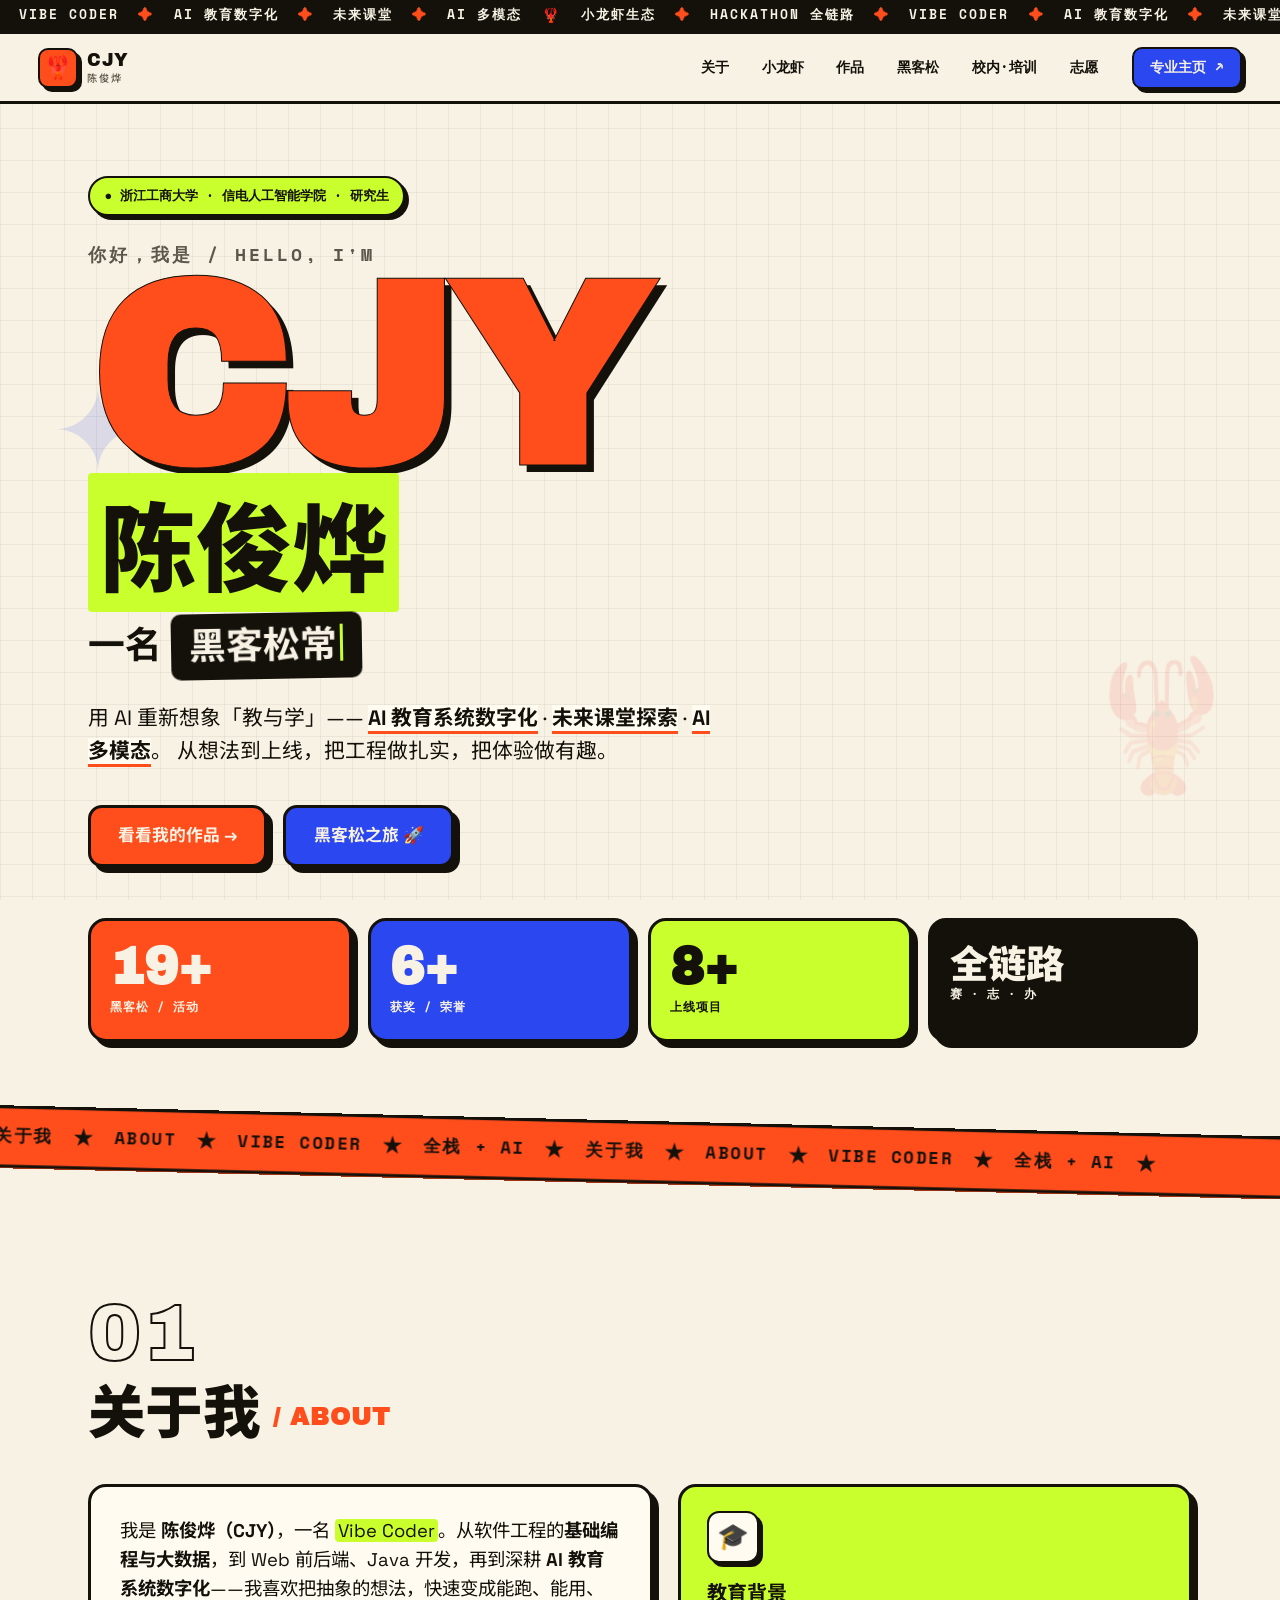
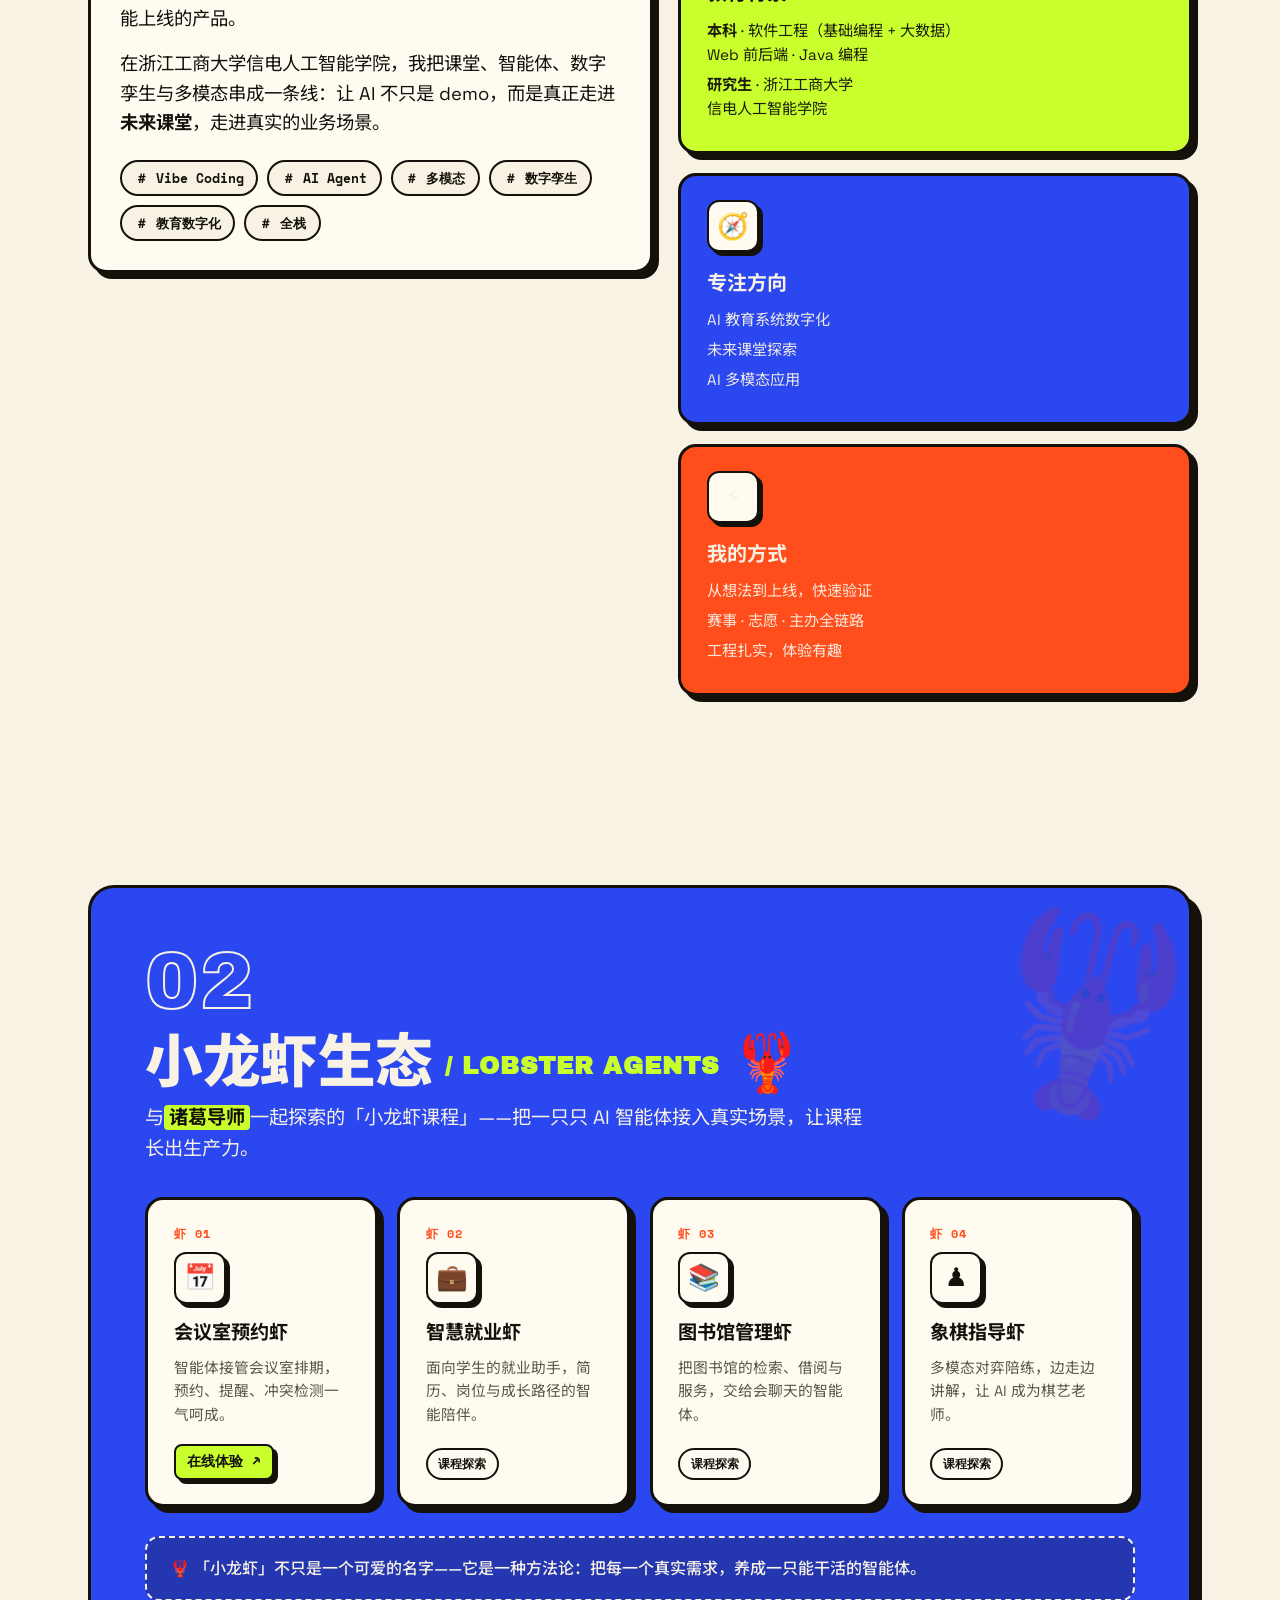
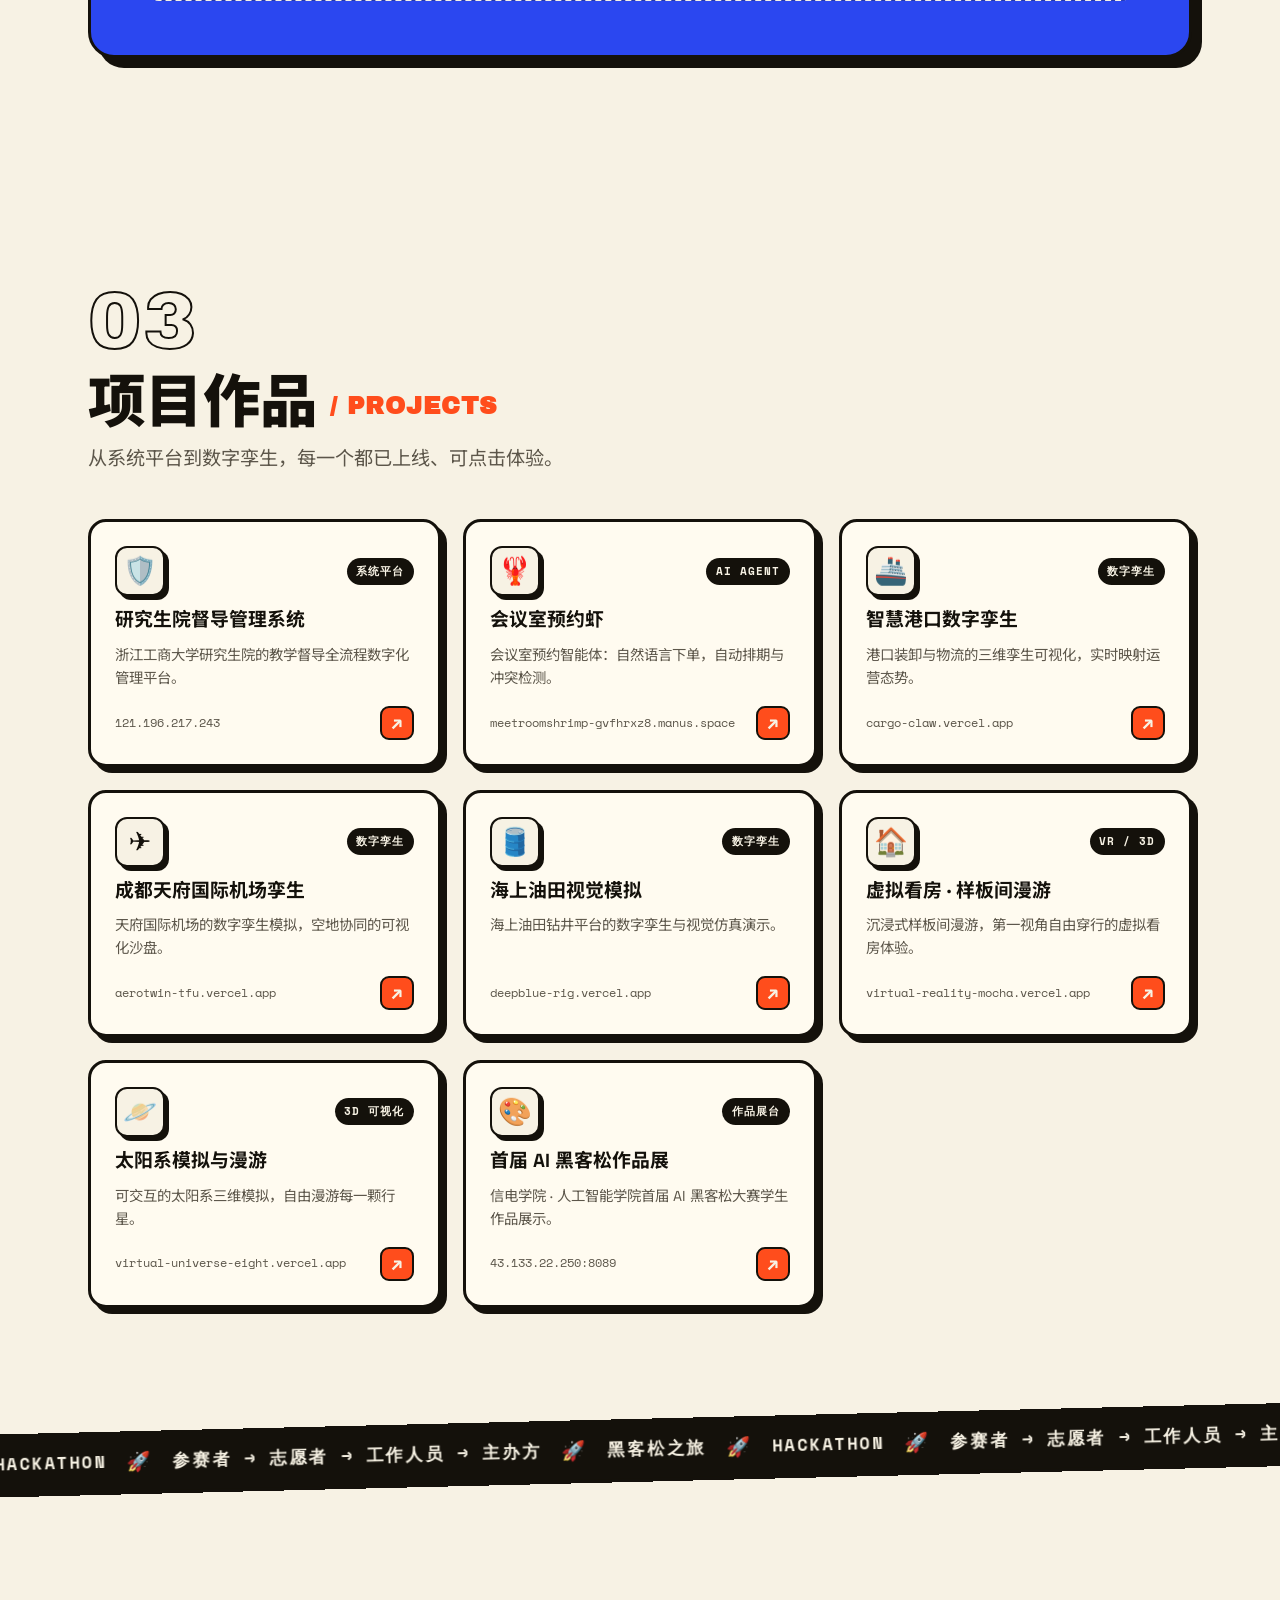
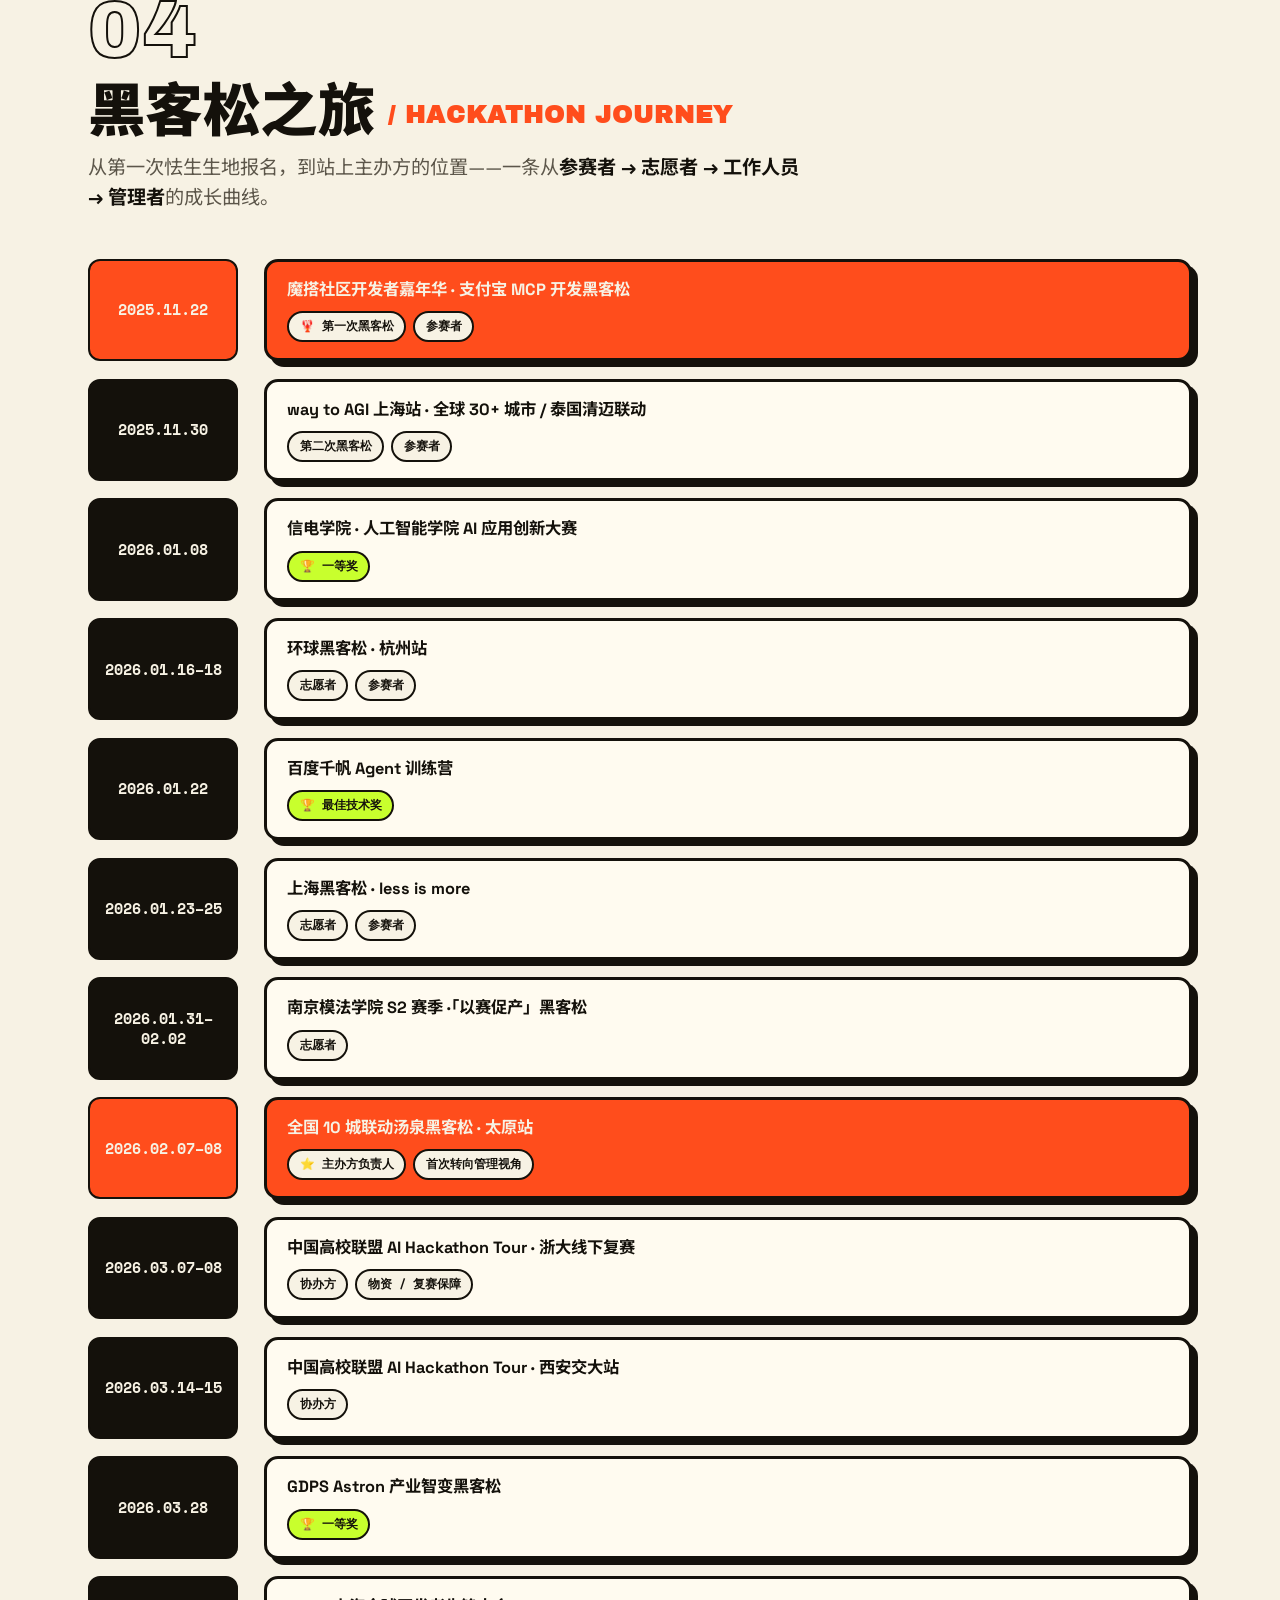
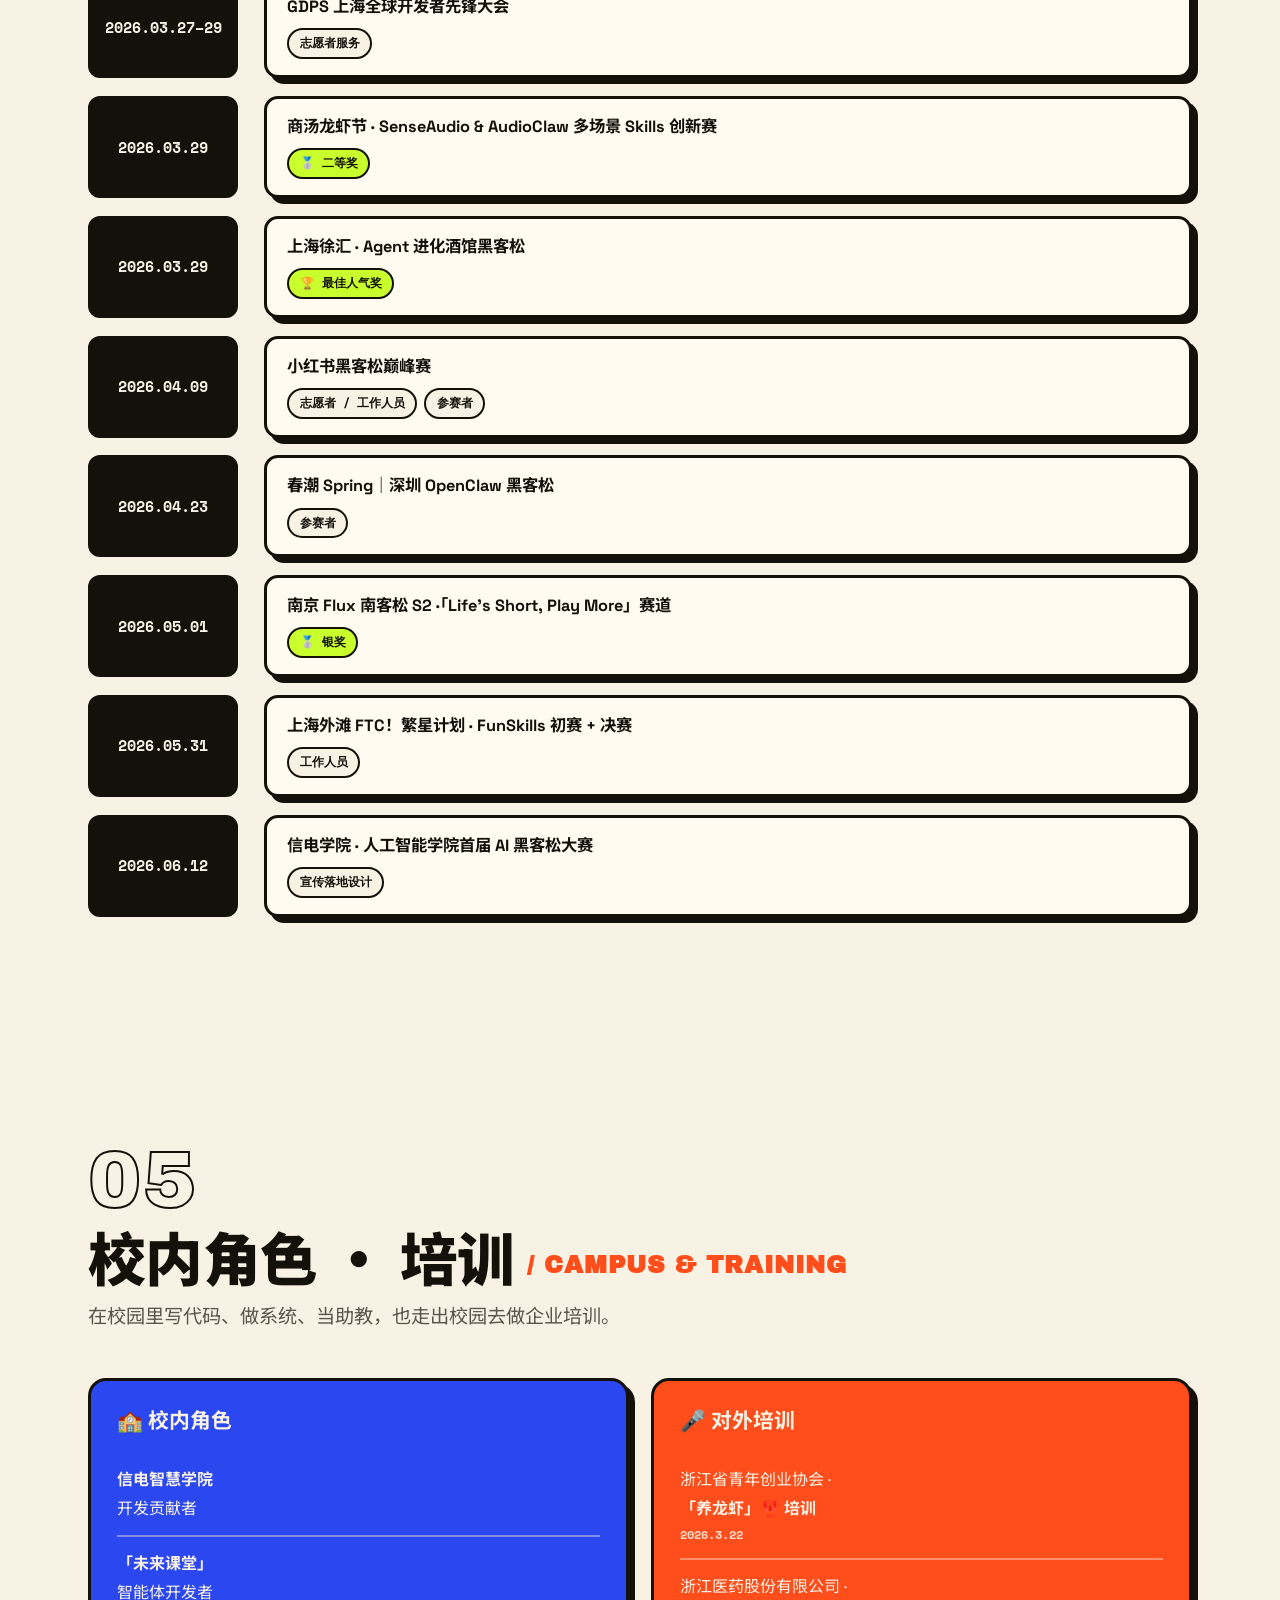
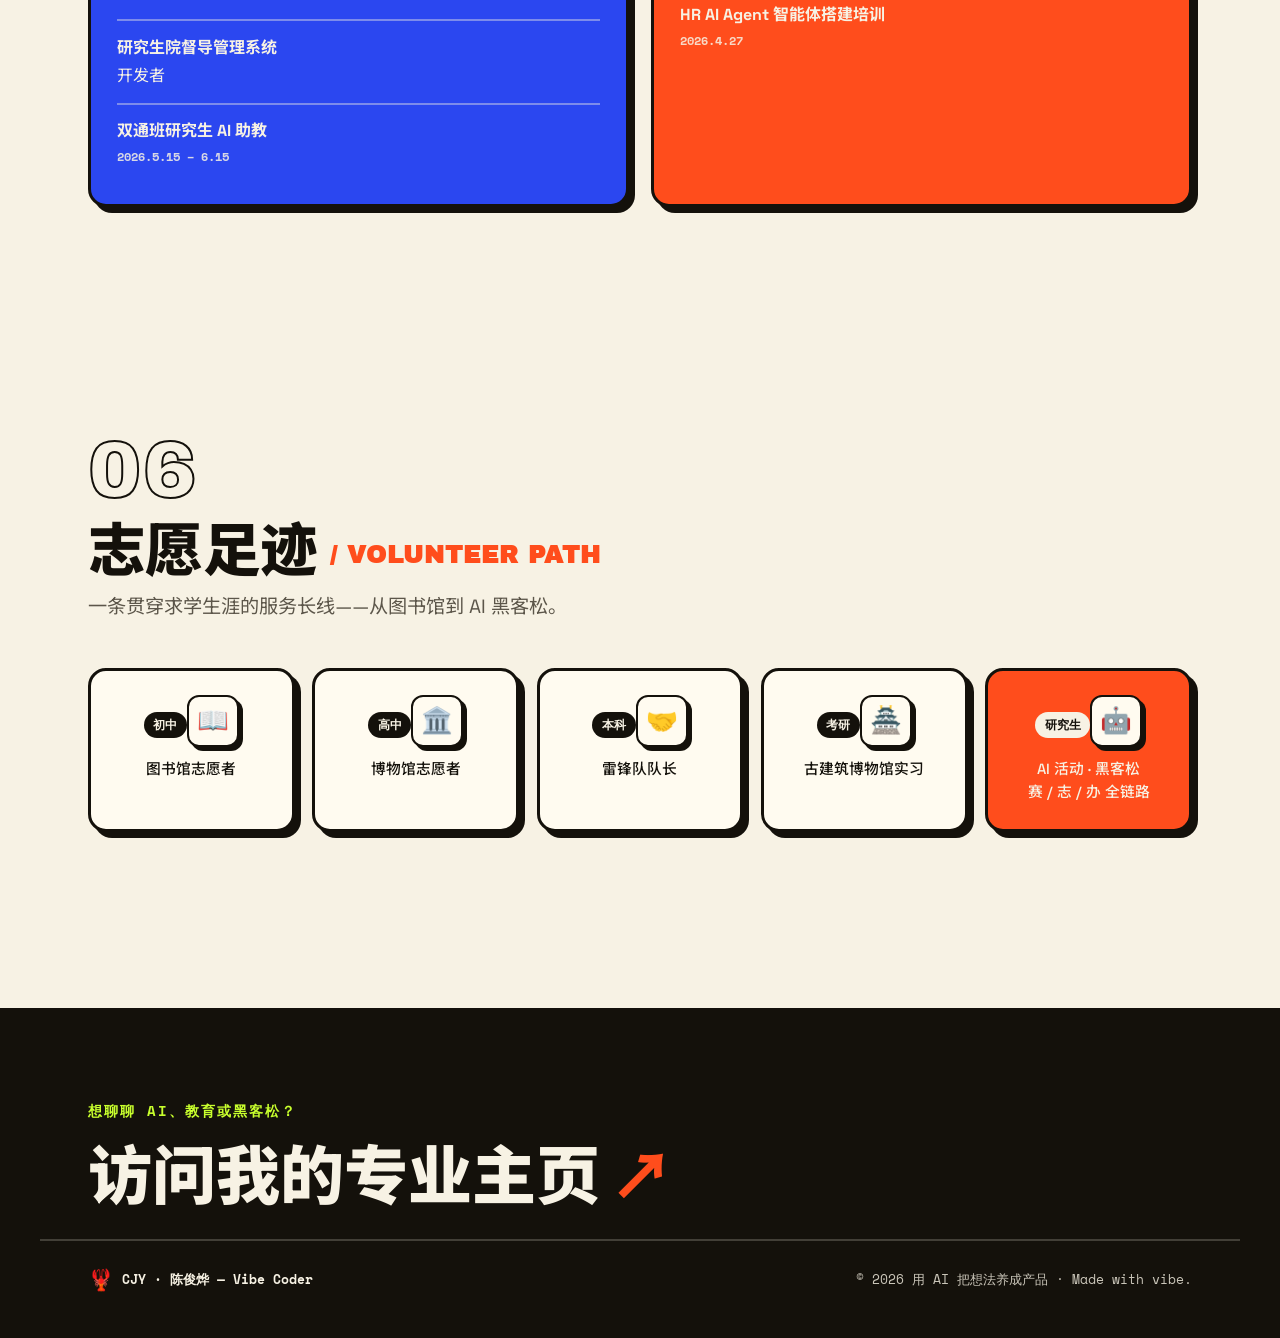
==== index.html @ 98ac2d46 "Add CJY personal site — neo-brutalist single-page design Bold, distinctive personal intro page for 陈" ====
<!DOCTYPE html>
<html lang="zh-CN">
<head>
  <meta charset="UTF-8" />
  <meta name="viewport" content="width=device-width, initial-scale=1.0" />
  <title>CJY 陈俊烨 · VIBE CODER | AI 教育 × 多模态 × 未来课堂</title>
  <meta name="description" content="陈俊烨 (CJY) — Vibe Coder。专注 AI 教育系统数字化、未来课堂探索与 AI 多模态。浙江工商大学信电人工智能学院研究生，AI 黑客松全链路参与者。" />
  <meta name="author" content="陈俊烨 CJY" />
  <meta name="theme-color" content="#F7F2E4" />

  <meta property="og:type" content="website" />
  <meta property="og:title" content="CJY 陈俊烨 · VIBE CODER" />
  <meta property="og:description" content="AI 教育系统数字化 · 未来课堂探索 · AI 多模态 🦞" />
  <meta property="og:url" content="https://cjy-self-production.zeabur.app" />

  <link rel="icon" href="data:image/svg+xml,<svg xmlns=%22http://www.w3.org/2000/svg%22 viewBox=%220 0 100 100%22><text y=%22.9em%22 font-size=%2290%22>🦞</text></svg>" />

  <link rel="preconnect" href="https://fonts.googleapis.com" />
  <link rel="preconnect" href="https://fonts.gstatic.com" crossorigin />
  <link href="https://fonts.googleapis.com/css2?family=Archivo+Black&family=Space+Grotesk:wght@400;500;600;700&family=Noto+Sans+SC:wght@400;500;700;900&family=Space+Mono:wght@400;700&display=swap" rel="stylesheet" />

  <link rel="stylesheet" href="styles.css" />
</head>
<body>
  <div class="scroll-progress" id="scrollProgress"></div>
  <div class="bg-grid" aria-hidden="true"></div>
  <span class="deco deco--star" aria-hidden="true">✦</span>
  <span class="deco deco--lobster" aria-hidden="true">🦞</span>

  <!-- ===== top ticker ===== -->
  <div class="ticker ticker--top" aria-hidden="true">
    <div class="ticker__track">
      <span>VIBE CODER</span><b>✦</b><span>AI 教育数字化</span><b>✦</b><span>未来课堂</span><b>✦</b><span>AI 多模态</span><b>🦞</b><span>小龙虾生态</span><b>✦</b><span>HACKATHON 全链路</span><b>✦</b>
      <span>VIBE CODER</span><b>✦</b><span>AI 教育数字化</span><b>✦</b><span>未来课堂</span><b>✦</b><span>AI 多模态</span><b>🦞</b><span>小龙虾生态</span><b>✦</b><span>HACKATHON 全链路</span><b>✦</b>
    </div>
  </div>

  <!-- ===== nav ===== -->
  <header class="nav" id="nav">
    <a href="#top" class="nav__brand">
      <span class="nav__logo">🦞</span>
      <span class="nav__name">CJY<em>陈俊烨</em></span>
    </a>
    <nav class="nav__links" id="navLinks">
      <a href="#about">关于</a>
      <a href="#lobster">小龙虾</a>
      <a href="#projects">作品</a>
      <a href="#journey">黑客松</a>
      <a href="#campus">校内·培训</a>
      <a href="#volunteer">志愿</a>
    </nav>
    <a class="nav__cta" href="https://cjy-self-production.zeabur.app" target="_blank" rel="noopener">专业主页 ↗</a>
    <button class="nav__burger" id="navBurger" aria-label="菜单" aria-expanded="false"><span></span><span></span><span></span></button>
  </header>

  <main id="top">
    <!-- ============ HERO ============ -->
    <section class="hero" id="hero">
      <span class="badge badge--eyebrow reveal" data-reveal>● 浙江工商大学 · 信电人工智能学院 · 研究生</span>

      <h1 class="hero__title">
        <span class="hero__hi reveal" data-reveal>你好，我是 / HELLO, I'M</span>
        <span class="hero__giant reveal" data-reveal>CJY</span>
        <span class="hero__cn reveal" data-reveal><mark>陈俊烨</mark></span>
      </h1>

      <p class="hero__role reveal" data-reveal>
        一名 <span class="hero__role-hl"><span id="roleRotate" aria-live="polite"></span></span>
      </p>

      <p class="hero__tagline reveal" data-reveal>
        用 AI 重新想象「教与学」——
        <b>AI 教育系统数字化</b> · <b>未来课堂探索</b> · <b>AI 多模态</b>。
        从想法到上线，把工程做扎实，把体验做有趣。
      </p>

      <div class="hero__actions reveal" data-reveal>
        <a class="btn btn--red" href="#projects">看看我的作品 →</a>
        <a class="btn btn--blue" href="#journey">黑客松之旅 🚀</a>
      </div>

      <ul class="hero__stats">
        <li class="stat stat--red reveal" data-reveal><strong class="counter" data-target="19" data-suffix="+">0</strong><span>黑客松 / 活动</span></li>
        <li class="stat stat--blue reveal" data-reveal><strong class="counter" data-target="6" data-suffix="+">0</strong><span>获奖 / 荣誉</span></li>
        <li class="stat stat--lime reveal" data-reveal><strong class="counter" data-target="8" data-suffix="+">0</strong><span>上线项目</span></li>
        <li class="stat stat--ink reveal" data-reveal><strong>全链路</strong><span>赛 · 志 · 办</span></li>
      </ul>
    </section>

    <!-- ===== ticker divider ===== -->
    <div class="ticker ticker--band ticker--reverse" aria-hidden="true">
      <div class="ticker__track">
        <span>关于我</span><b>★</b><span>ABOUT</span><b>★</b><span>VIBE CODER</span><b>★</b><span>全栈 + AI</span><b>★</b>
        <span>关于我</span><b>★</b><span>ABOUT</span><b>★</b><span>VIBE CODER</span><b>★</b><span>全栈 + AI</span><b>★</b>
      </div>
    </div>

    <!-- ============ ABOUT ============ -->
    <section class="section about" id="about">
      <div class="section__head">
        <span class="section__num reveal" data-reveal>01</span>
        <h2 class="section__title reveal" data-reveal>关于我 <span>/ ABOUT</span></h2>
      </div>

      <div class="about__grid">
        <article class="panel about__intro reveal" data-reveal>
          <p>我是 <b>陈俊烨（CJY）</b>，一名 <mark>Vibe Coder</mark>。从软件工程的<b>基础编程与大数据</b>，到 Web 前后端、Java 开发，再到深耕 <b>AI 教育系统数字化</b>——我喜欢把抽象的想法，快速变成能跑、能用、能上线的产品。</p>
          <p>在浙江工商大学信电人工智能学院，我把课堂、智能体、数字孪生与多模态串成一条线：让 AI 不只是 demo，而是真正走进<b>未来课堂</b>，走进真实的业务场景。</p>
          <div class="chips">
            <span>＃ Vibe Coding</span><span>＃ AI Agent</span><span>＃ 多模态</span>
            <span>＃ 数字孪生</span><span>＃ 教育数字化</span><span>＃ 全栈</span>
          </div>
        </article>

        <div class="about__cards">
          <article class="panel card--lime reveal" data-reveal><span class="card__emoji">🎓</span><h3>教育背景</h3><p><b>本科</b> · 软件工程（基础编程 + 大数据）<br/>Web 前后端 · Java 编程</p><p><b>研究生</b> · 浙江工商大学<br/>信电人工智能学院</p></article>
          <article class="panel card--blue reveal" data-reveal><span class="card__emoji">🧭</span><h3>专注方向</h3><p>AI 教育系统数字化</p><p>未来课堂探索</p><p>AI 多模态应用</p></article>
          <article class="panel card--red reveal" data-reveal><span class="card__emoji">⚡</span><h3>我的方式</h3><p>从想法到上线，快速验证</p><p>赛事 · 志愿 · 主办全链路</p><p>工程扎实，体验有趣</p></article>
        </div>
      </div>
    </section>

    <!-- ============ LOBSTER ============ -->
    <section class="section lobster" id="lobster">
      <div class="lobster__panel">
        <div class="section__head section__head--light">
          <span class="section__num section__num--light reveal" data-reveal>02</span>
          <h2 class="section__title section__title--light reveal" data-reveal>小龙虾生态 <span>/ LOBSTER AGENTS</span> 🦞</h2>
          <p class="lobster__lead reveal" data-reveal>与<b>诸葛导师</b>一起探索的「小龙虾课程」——把一只只 AI 智能体接入真实场景，让课程长出生产力。</p>
        </div>

        <div class="lobster__grid">
          <article class="panel lcard reveal" data-reveal><div class="lcard__no">虾 01</div><span class="card__emoji">📅</span><h3>会议室预约虾</h3><p>智能体接管会议室排期，预约、提醒、冲突检测一气呵成。</p><a class="lcard__link" href="https://meetroomshrimp-gvfhrxz8.manus.space" target="_blank" rel="noopener">在线体验 ↗</a></article>
          <article class="panel lcard reveal" data-reveal><div class="lcard__no">虾 02</div><span class="card__emoji">💼</span><h3>智慧就业虾</h3><p>面向学生的就业助手，简历、岗位与成长路径的智能陪伴。</p><span class="lcard__tag">课程探索</span></article>
          <article class="panel lcard reveal" data-reveal><div class="lcard__no">虾 03</div><span class="card__emoji">📚</span><h3>图书馆管理虾</h3><p>把图书馆的检索、借阅与服务，交给会聊天的智能体。</p><span class="lcard__tag">课程探索</span></article>
          <article class="panel lcard reveal" data-reveal><div class="lcard__no">虾 04</div><span class="card__emoji">♟️</span><h3>象棋指导虾</h3><p>多模态对弈陪练，边走边讲解，让 AI 成为棋艺老师。</p><span class="lcard__tag">课程探索</span></article>
        </div>

        <p class="lobster__note reveal" data-reveal>🦞 「小龙虾」不只是一个可爱的名字——它是一种方法论：把每一个真实需求，养成一只能干活的智能体。</p>
      </div>
    </section>

    <!-- ============ PROJECTS ============ -->
    <section class="section projects" id="projects">
      <div class="section__head">
        <span class="section__num reveal" data-reveal>03</span>
        <h2 class="section__title reveal" data-reveal>项目作品 <span>/ PROJECTS</span></h2>
        <p class="section__sub reveal" data-reveal>从系统平台到数字孪生，每一个都已上线、可点击体验。</p>
      </div>
      <div class="projects__grid" id="projectsGrid"></div>
    </section>

    <!-- ===== ticker divider ===== -->
    <div class="ticker ticker--band" aria-hidden="true">
      <div class="ticker__track">
        <span>HACKATHON</span><b>🚀</b><span>参赛者 → 志愿者 → 工作人员 → 主办方</span><b>🚀</b><span>黑客松之旅</span><b>🚀</b>
        <span>HACKATHON</span><b>🚀</b><span>参赛者 → 志愿者 → 工作人员 → 主办方</span><b>🚀</b><span>黑客松之旅</span><b>🚀</b>
      </div>
    </div>

    <!-- ============ JOURNEY ============ -->
    <section class="section journey" id="journey">
      <div class="section__head">
        <span class="section__num reveal" data-reveal>04</span>
        <h2 class="section__title reveal" data-reveal>黑客松之旅 <span>/ HACKATHON JOURNEY</span></h2>
        <p class="section__sub reveal" data-reveal>从第一次怯生生地报名，到站上主办方的位置——一条从<b>参赛者 → 志愿者 → 工作人员 → 管理者</b>的成长曲线。</p>
      </div>
      <div class="timeline" id="timeline"></div>
    </section>

    <!-- ============ CAMPUS ============ -->
    <section class="section campus" id="campus">
      <div class="section__head">
        <span class="section__num reveal" data-reveal>05</span>
        <h2 class="section__title reveal" data-reveal>校内角色 · 培训 <span>/ CAMPUS &amp; TRAINING</span></h2>
        <p class="section__sub reveal" data-reveal>在校园里写代码、做系统、当助教，也走出校园去做企业培训。</p>
      </div>
      <div class="campus__cols">
        <div class="panel card--blue campus__col reveal" data-reveal>
          <h3 class="campus__col-title">🏫 校内角色</h3>
          <ul class="campus__list">
            <li><b>信电智慧学院</b> 开发贡献者</li>
            <li><b>「未来课堂」</b> 智能体开发者</li>
            <li><b>研究生院督导管理系统</b> 开发者</li>
            <li><b>双通班研究生 AI 助教</b><span class="campus__date">2026.5.15 – 6.15</span></li>
          </ul>
        </div>
        <div class="panel card--red campus__col reveal" data-reveal>
          <h3 class="campus__col-title">🎤 对外培训</h3>
          <ul class="campus__list">
            <li>浙江省青年创业协会 · <b>「养龙虾」🦞 培训</b><span class="campus__date">2026.3.22</span></li>
            <li>浙江医药股份有限公司 · <b>HR AI Agent 智能体搭建培训</b><span class="campus__date">2026.4.27</span></li>
          </ul>
        </div>
      </div>
    </section>

    <!-- ============ VOLUNTEER ============ -->
    <section class="section volunteer" id="volunteer">
      <div class="section__head">
        <span class="section__num reveal" data-reveal>06</span>
        <h2 class="section__title reveal" data-reveal>志愿足迹 <span>/ VOLUNTEER PATH</span></h2>
        <p class="section__sub reveal" data-reveal>一条贯穿求学生涯的服务长线——从图书馆到 AI 黑客松。</p>
      </div>
      <div class="vsteps">
        <div class="panel vstep reveal" data-reveal><span class="vstep__when">初中</span><span class="card__emoji">📖</span><p>图书馆志愿者</p></div>
        <div class="panel vstep reveal" data-reveal><span class="vstep__when">高中</span><span class="card__emoji">🏛️</span><p>博物馆志愿者</p></div>
        <div class="panel vstep reveal" data-reveal><span class="vstep__when">本科</span><span class="card__emoji">🤝</span><p>雷锋队队长</p></div>
        <div class="panel vstep reveal" data-reveal><span class="vstep__when">考研</span><span class="card__emoji">🏯</span><p>古建筑博物馆实习</p></div>
        <div class="panel vstep vstep--now reveal" data-reveal><span class="vstep__when">研究生</span><span class="card__emoji">🤖</span><p>AI 活动 · 黑客松<br/>赛 / 志 / 办 全链路</p></div>
      </div>
    </section>
  </main>

  <!-- ============ FOOTER ============ -->
  <footer class="footer" id="footer">
    <div class="footer__cta-wrap">
      <p class="footer__kicker">想聊聊 AI、教育或黑客松？</p>
      <a class="footer__big" href="https://cjy-self-production.zeabur.app" target="_blank" rel="noopener">访问我的专业主页 <span>↗</span></a>
    </div>
    <div class="footer__bar">
      <span class="footer__brand"><span class="footer__logo">🦞</span> CJY · 陈俊烨 — Vibe Coder</span>
      <span class="footer__copy">© <span id="year"></span> 用 AI 把想法养成产品 · Made with vibe.</span>
    </div>
  </footer>

  <script src="main.js" defer></script>
</body>
</html>
---- styles.css ----
/* =====================================================================
   CJY · 陈俊烨 — Personal Site
   Style: NEO-BRUTALISM 🦞  ·  cream paper × ink × red/blue/lime
   Bold · Creative · Distinct
   ===================================================================== */

:root {
  --paper:  #F7F2E4;   /* warm cream background */
  --paper-2:#FFFBF0;
  --ink:    #14110B;   /* near-black warm ink */
  --red:    #FF4D1C;   /* lobster red-orange */
  --blue:   #2B47F0;   /* electric blue */
  --lime:   #C8FF2D;   /* acid lime */
  --pink:   #FF5DA2;   /* accent pink */
  --muted:  #5C564A;

  --bd:     3px solid var(--ink);
  --bd-2:   2px solid var(--ink);
  --sh:     6px 6px 0 var(--ink);
  --sh-lg:  10px 10px 0 var(--ink);
  --sh-sm:  4px 4px 0 var(--ink);
  --radius: 18px;
  --radius-s: 12px;

  --maxw:   1200px;
  --ease:   cubic-bezier(.2,.8,.2,1);
  --sans:   "Space Grotesk", "Noto Sans SC", system-ui, sans-serif;
  --cn:     "Noto Sans SC", "Space Grotesk", sans-serif;
  --black:  "Archivo Black", "Noto Sans SC", sans-serif;
  --mono:   "Space Mono", ui-monospace, monospace;
}

*, *::before, *::after { box-sizing: border-box; margin: 0; padding: 0; }
html { scroll-behavior: smooth; -webkit-text-size-adjust: 100%; }
body {
  font-family: var(--sans);
  background: var(--paper);
  color: var(--ink);
  line-height: 1.6;
  overflow-x: hidden;
  -webkit-font-smoothing: antialiased;
}
a { color: inherit; text-decoration: none; }
ul { list-style: none; }
b, strong { font-weight: 700; }
::selection { background: var(--lime); color: var(--ink); }

mark {
  background: var(--lime); color: var(--ink); padding: 0 .18em;
  border-radius: 4px; box-decoration-break: clone; -webkit-box-decoration-break: clone;
}

::-webkit-scrollbar { width: 12px; }
::-webkit-scrollbar-track { background: var(--paper); border-left: var(--bd-2); }
::-webkit-scrollbar-thumb { background: var(--ink); }

/* ---------- background ---------- */
.bg-grid {
  position: fixed; inset: 0; z-index: -2; pointer-events: none;
  background-image:
    linear-gradient(rgba(20,17,11,.05) 1.5px, transparent 1.5px),
    linear-gradient(90deg, rgba(20,17,11,.05) 1.5px, transparent 1.5px);
  background-size: 32px 32px;
}
.deco { position: fixed; z-index: -1; pointer-events: none; user-select: none; }
.deco--star { top: 38%; left: 4%; font-size: 7rem; color: var(--blue); opacity: .14; animation: spin 26s linear infinite; }
.deco--lobster { bottom: 8%; right: 3%; font-size: 8rem; opacity: .10; animation: spin 40s linear infinite reverse; }
@keyframes spin { to { transform: rotate(360deg); } }

/* ---------- scroll progress ---------- */
.scroll-progress {
  position: fixed; top: 0; left: 0; height: 6px; width: 0%;
  background: var(--red); z-index: 100; border-bottom: var(--bd-2);
  transition: width .1s linear;
}

/* =====================================================================
   Ticker / marquee
   ===================================================================== */
.ticker { overflow: hidden; background: var(--ink); color: var(--paper); border-block: var(--bd); }
.ticker--top {
  position: fixed; top: 0; left: 0; right: 0; z-index: 95;
  border-top: 0; height: 34px; display: flex; align-items: center;
}
.ticker--band { margin: 0; transform: rotate(-1.4deg) scale(1.04); border-color: var(--ink); }
.ticker--band.ticker--reverse { transform: rotate(1.4deg) scale(1.04); background: var(--red); color: var(--ink); border-color: var(--ink); }
.ticker__track {
  display: inline-flex; align-items: center; white-space: nowrap;
  font-family: var(--mono); font-weight: 700; text-transform: uppercase; letter-spacing: 2px;
  animation: marquee 26s linear infinite;
}
.ticker--top .ticker__track { font-size: .8rem; padding-block: 0; }
.ticker--band .ticker__track { font-size: 1.05rem; padding-block: .75rem; animation-duration: 30s; }
.ticker--reverse .ticker__track { animation-direction: reverse; }
.ticker__track span { padding: 0 1.2rem; }
.ticker__track b { color: var(--red); font-size: 1.1em; }
.ticker--reverse .ticker__track b { color: var(--ink); }
@keyframes marquee { to { transform: translateX(-50%); } }

/* =====================================================================
   Nav
   ===================================================================== */
.nav {
  position: fixed; top: 34px; left: 0; right: 0; z-index: 90;
  display: flex; align-items: center; gap: 1.2rem;
  padding: .8rem clamp(1rem, 4vw, 2.4rem);
  background: var(--paper); border-bottom: var(--bd);
  transition: box-shadow .3s, transform .3s;
}
.nav.is-stuck { box-shadow: 0 8px 0 -3px rgba(20,17,11,.12); }
.nav__brand { display: flex; align-items: center; gap: .55rem; }
.nav__logo {
  font-size: 1.4rem; background: var(--red); border: var(--bd-2); border-radius: 10px;
  width: 40px; height: 40px; display: grid; place-items: center; box-shadow: var(--sh-sm);
  transition: transform .25s var(--ease);
}
.nav__brand:hover .nav__logo { transform: rotate(-10deg) scale(1.05); }
.nav__name { display: flex; flex-direction: column; line-height: 1; font-family: var(--black); font-size: 1.1rem; letter-spacing: .5px; }
.nav__name em { font-style: normal; font-family: var(--cn); font-weight: 500; font-size: .64rem; color: var(--muted); letter-spacing: 2px; margin-top: 3px; }

.nav__links { display: flex; gap: .2rem; margin-left: auto; font-family: var(--mono); font-weight: 700; }
.nav__links a {
  padding: .45rem .8rem; font-size: .85rem; border: 2px solid transparent; border-radius: 9px;
  transition: background .2s, border-color .2s, color .2s;
}
.nav__links a:hover, .nav__links a.is-active { background: var(--lime); border-color: var(--ink); box-shadow: var(--sh-sm); }

.nav__cta {
  font-family: var(--mono); font-weight: 700; font-size: .85rem;
  padding: .5rem 1rem; background: var(--blue); color: var(--paper);
  border: var(--bd-2); border-radius: 10px; box-shadow: var(--sh-sm);
  transition: transform .15s var(--ease), box-shadow .15s var(--ease);
}
.nav__cta:hover { transform: translate(-2px,-2px); box-shadow: 6px 6px 0 var(--ink); }
.nav__cta:active { transform: translate(2px,2px); box-shadow: 1px 1px 0 var(--ink); }

.nav__burger { display: none; flex-direction: column; gap: 5px; background: var(--lime); border: var(--bd-2); border-radius: 9px; box-shadow: var(--sh-sm); padding: 8px 7px; cursor: pointer; }
.nav__burger span { width: 22px; height: 2.5px; background: var(--ink); border-radius: 2px; transition: .3s var(--ease); }
.nav__burger[aria-expanded="true"] span:nth-child(1) { transform: translateY(7.5px) rotate(45deg); }
.nav__burger[aria-expanded="true"] span:nth-child(2) { opacity: 0; }
.nav__burger[aria-expanded="true"] span:nth-child(3) { transform: translateY(-7.5px) rotate(-45deg); }

/* =====================================================================
   Badges / buttons / chips (shared brutalist bits)
   ===================================================================== */
.badge {
  display: inline-block; font-family: var(--mono); font-weight: 700; font-size: .8rem;
  padding: .5rem .9rem; background: var(--paper-2); border: var(--bd-2); border-radius: 999px;
  box-shadow: var(--sh-sm);
}
.badge--eyebrow { background: var(--lime); transform: rotate(-1.5deg); }

.btn {
  display: inline-flex; align-items: center; gap: .5rem;
  font-family: var(--sans); font-weight: 700; font-size: 1.05rem;
  padding: .9rem 1.7rem; border: var(--bd); border-radius: 14px; box-shadow: var(--sh);
  cursor: pointer; transition: transform .15s var(--ease), box-shadow .15s var(--ease);
}
.btn:hover { transform: translate(-3px,-3px); box-shadow: var(--sh-lg); }
.btn:active { transform: translate(3px,3px); box-shadow: 2px 2px 0 var(--ink); }
.btn--red  { background: var(--red);  color: var(--paper); }
.btn--blue { background: var(--blue); color: var(--paper); }

.chips { display: flex; flex-wrap: wrap; gap: .55rem; margin-top: 1.4rem; }
.chips span {
  font-family: var(--mono); font-size: .82rem; font-weight: 700;
  padding: .35rem .8rem; background: var(--paper); border: var(--bd-2); border-radius: 999px;
  transition: transform .2s var(--ease), background .2s;
}
.chips span:hover { background: var(--blue); color: var(--paper); transform: translateY(-3px) rotate(-2deg); }

/* shared panel */
.panel { background: var(--paper-2); border: var(--bd); border-radius: var(--radius); box-shadow: var(--sh); }

/* =====================================================================
   Hero
   ===================================================================== */
.hero {
  max-width: var(--maxw); margin: 0 auto;
  padding: clamp(7rem, 16vw, 11rem) clamp(1rem, 6vw, 3rem) clamp(3rem, 7vw, 5rem);
}
.hero__title { line-height: .92; margin: 1.6rem 0 1.4rem; }
.hero__hi {
  display: inline-block; font-family: var(--mono); font-weight: 700; font-size: clamp(.85rem, 2.2vw, 1.1rem);
  letter-spacing: 3px; color: var(--muted); margin-bottom: .8rem;
}
.hero__giant {
  display: block; font-family: var(--black); color: var(--red);
  font-size: clamp(5rem, 22vw, 16rem); letter-spacing: -.02em; line-height: .82;
  text-shadow: 7px 7px 0 var(--ink); -webkit-text-stroke: 1px var(--ink);
}
.hero__cn {
  display: block; font-family: var(--cn); font-weight: 900;
  font-size: clamp(2.4rem, 9vw, 6rem); margin-top: .1em; line-height: 1;
}
.hero__cn mark { padding: 0 .12em; }

.hero__role { font-size: clamp(1.3rem, 4vw, 2.3rem); font-weight: 700; margin-bottom: 1.4rem; }
.hero__role-hl {
  display: inline-block; background: var(--ink); color: var(--paper);
  padding: .1em .5em; border-radius: 10px; min-width: 6ch; transform: rotate(-1deg);
}
#roleRotate::after { content: ""; display: inline-block; width: 3px; height: 1em; background: var(--lime); margin-left: 3px; vertical-align: -.12em; animation: caret 1s steps(1) infinite; }
@keyframes caret { 50% { opacity: 0; } }

.hero__tagline { font-size: clamp(1.05rem, 2vw, 1.3rem); max-width: 640px; color: var(--ink); margin-bottom: 2.3rem; }
.hero__tagline b { background: var(--paper-2); border-bottom: 3px solid var(--red); }

.hero__actions { display: flex; flex-wrap: wrap; gap: 1rem; margin-bottom: 3.2rem; }

.hero__stats { display: grid; grid-template-columns: repeat(4, 1fr); gap: 1rem; }
.stat {
  border: var(--bd); border-radius: var(--radius); box-shadow: var(--sh);
  padding: 1.3rem 1.2rem; transition: transform .2s var(--ease), box-shadow .2s var(--ease);
}
.stat:hover { transform: translate(-3px,-3px) rotate(-1deg); box-shadow: var(--sh-lg); }
.stat strong { display: block; font-family: var(--black); font-size: clamp(2rem, 5vw, 3.2rem); line-height: 1; }
.stat span { font-family: var(--mono); font-size: .76rem; font-weight: 700; text-transform: uppercase; letter-spacing: 1px; }
.stat--red  { background: var(--red);  color: var(--paper); }
.stat--blue { background: var(--blue); color: var(--paper); }
.stat--lime { background: var(--lime); }
.stat--ink  { background: var(--ink);  color: var(--paper); }
.stat--ink strong { font-family: var(--cn); font-weight: 900; font-size: clamp(1.5rem, 4vw, 2.4rem); }

/* =====================================================================
   Section scaffolding
   ===================================================================== */
.section { max-width: var(--maxw); margin: 0 auto; padding: clamp(4rem, 9vw, 7rem) clamp(1rem, 6vw, 3rem); }
.section__head { margin-bottom: 2.8rem; }
.section__num {
  display: inline-block; font-family: var(--black); font-size: clamp(2.5rem, 8vw, 5rem);
  color: transparent; -webkit-text-stroke: 2px var(--ink); line-height: 1; letter-spacing: 2px;
}
.section__title { font-family: var(--cn); font-weight: 900; font-size: clamp(2rem, 6vw, 3.6rem); line-height: 1.05; letter-spacing: -.01em; margin-top: .3rem; }
.section__title span { font-family: var(--black); font-size: .42em; color: var(--red); -webkit-text-stroke: 0; letter-spacing: 1px; vertical-align: middle; }
.section__sub { font-size: clamp(1rem, 2vw, 1.2rem); color: var(--muted); max-width: 720px; margin-top: 1rem; }
.section__sub b { color: var(--ink); }

/* =====================================================================
   About
   ===================================================================== */
.about__grid { display: grid; grid-template-columns: 1.1fr 1fr; gap: 1.6rem; align-items: start; }
.about__intro { padding: 1.8rem; }
.about__intro p { font-size: clamp(1rem, 1.6vw, 1.15rem); margin-bottom: 1rem; }
.about__cards { display: grid; gap: 1.2rem; }

.card--lime { background: var(--lime); }
.card--blue { background: var(--blue); color: var(--paper); }
.card--red  { background: var(--red);  color: var(--paper); }
.about__cards .panel, .lcard, .vstep, .campus__col {
  padding: 1.5rem 1.6rem; transition: transform .2s var(--ease), box-shadow .2s var(--ease);
}
.about__cards .panel:hover { transform: translate(-4px,-4px) rotate(-1deg); box-shadow: var(--sh-lg); }
.card__emoji {
  display: inline-grid; place-items: center; width: 52px; height: 52px; font-size: 1.6rem;
  background: var(--paper-2); border: var(--bd-2); border-radius: 12px; box-shadow: var(--sh-sm); margin-bottom: .9rem;
}
.about__cards h3 { font-size: 1.25rem; margin-bottom: .6rem; }
.about__cards p { font-size: .95rem; margin-bottom: .35rem; opacity: .95; }

/* =====================================================================
   Lobster
   ===================================================================== */
.lobster { padding-top: clamp(3rem, 6vw, 5rem); }
.lobster__panel {
  background: var(--blue); border: var(--bd); border-radius: 26px; box-shadow: var(--sh-lg);
  padding: clamp(2rem, 5vw, 3.4rem); position: relative; overflow: hidden;
}
.lobster__panel::after {
  content: "🦞"; position: absolute; top: -30px; right: -20px; font-size: 12rem; opacity: .16; transform: rotate(14deg);
}
.section__head--light { margin-bottom: 2rem; position: relative; z-index: 1; }
.section__num--light { color: transparent; -webkit-text-stroke: 2px var(--paper); }
.section__title--light { color: var(--paper); }
.section__title--light span { color: var(--lime); }
.lobster__lead { color: var(--paper); font-size: clamp(1rem, 2vw, 1.2rem); max-width: 720px; margin-top: 1rem; }
.lobster__lead b { background: var(--lime); color: var(--ink); padding: 0 .25em; border-radius: 4px; }

.lobster__grid { display: grid; grid-template-columns: repeat(4, 1fr); gap: 1.2rem; position: relative; z-index: 1; }
.lcard { background: var(--paper-2); display: flex; flex-direction: column; }
.lcard:hover { transform: translate(-4px,-4px) rotate(1deg); box-shadow: var(--sh-lg); }
.lcard__no { font-family: var(--mono); font-weight: 700; font-size: .78rem; color: var(--red); margin-bottom: .5rem; letter-spacing: 1px; }
.lcard h3 { font-size: 1.2rem; margin-bottom: .5rem; }
.lcard p { font-size: .92rem; color: var(--muted); margin-bottom: 1rem; flex-grow: 1; }
.lcard__link { font-family: var(--mono); font-weight: 700; font-size: .85rem; background: var(--lime); border: var(--bd-2); border-radius: 8px; padding: .35rem .7rem; align-self: flex-start; box-shadow: var(--sh-sm); transition: transform .15s var(--ease); }
.lcard__link:hover { transform: translate(-2px,-2px); box-shadow: 5px 5px 0 var(--ink); }
.lcard__tag { font-family: var(--mono); font-weight: 700; font-size: .72rem; padding: .3rem .65rem; border: var(--bd-2); border-radius: 999px; align-self: flex-start; }
.lobster__note {
  margin-top: 1.8rem; position: relative; z-index: 1; color: var(--paper);
  background: rgba(20,17,11,.28); border: 2px dashed var(--paper); border-radius: 14px;
  padding: 1.1rem 1.4rem; font-size: 1rem; font-weight: 500;
}

/* =====================================================================
   Projects
   ===================================================================== */
.projects__grid { display: grid; grid-template-columns: repeat(auto-fill, minmax(280px, 1fr)); gap: 1.4rem; }
.pcard {
  display: flex; flex-direction: column; gap: .7rem; min-height: 210px;
  padding: 1.5rem; background: var(--paper-2); border: var(--bd); border-radius: var(--radius); box-shadow: var(--sh);
  transition: transform .2s var(--ease), box-shadow .2s var(--ease), background .2s;
}
.pcard:hover { transform: translate(-4px,-4px) rotate(-1deg); box-shadow: var(--sh-lg); background: var(--lime); }
.pcard__top { display: flex; align-items: center; justify-content: space-between; }
.pcard__emoji { font-size: 1.7rem; width: 50px; height: 50px; display: grid; place-items: center; background: var(--paper); border: var(--bd-2); border-radius: 12px; box-shadow: var(--sh-sm); }
.pcard__cat { font-family: var(--mono); font-weight: 700; font-size: .68rem; letter-spacing: 1px; text-transform: uppercase; padding: .3rem .6rem; background: var(--ink); color: var(--paper); border-radius: 999px; }
.pcard h3 { font-size: 1.18rem; line-height: 1.35; }
.pcard p { font-size: .9rem; color: var(--muted); flex-grow: 1; }
.pcard:hover p, .pcard:hover .pcard__url { color: var(--ink); }
.pcard__foot { display: flex; align-items: center; gap: .5rem; margin-top: auto; padding-top: .3rem; }
.pcard__url { font-family: var(--mono); font-size: .74rem; color: var(--muted); overflow: hidden; text-overflow: ellipsis; white-space: nowrap; }
.pcard__arrow { margin-left: auto; font-weight: 700; font-size: 1.2rem; width: 34px; height: 34px; display: grid; place-items: center; background: var(--red); color: var(--paper); border: var(--bd-2); border-radius: 9px; transition: transform .2s var(--ease); }
.pcard:hover .pcard__arrow { transform: rotate(45deg) scale(1.1); }

/* =====================================================================
   Timeline (Journey)
   ===================================================================== */
.timeline { display: grid; gap: 1.1rem; }
.tl-item {
  display: grid; grid-template-columns: clamp(96px, 16vw, 150px) 1fr; gap: clamp(.8rem, 3vw, 1.6rem); align-items: stretch;
}
.tl-date {
  font-family: var(--mono); font-weight: 700; font-size: clamp(.78rem, 1.6vw, .92rem);
  display: flex; align-items: center; justify-content: center; text-align: center; line-height: 1.3;
  background: var(--ink); color: var(--paper); border: var(--bd-2); border-radius: 12px; padding: .6rem .4rem;
}
.tl-body {
  background: var(--paper-2); border: var(--bd); border-radius: 14px; box-shadow: var(--sh);
  padding: 1rem 1.3rem; transition: transform .2s var(--ease), box-shadow .2s var(--ease);
}
.tl-item:hover .tl-body { transform: translate(-3px,-3px); box-shadow: var(--sh-lg); }
.tl-title { font-weight: 700; font-size: 1.02rem; line-height: 1.45; }
.tl-role { display: flex; flex-wrap: wrap; gap: .45rem; margin-top: .6rem; }
.tl-tag { font-family: var(--mono); font-weight: 700; font-size: .74rem; padding: .25rem .65rem; border: var(--bd-2); border-radius: 999px; background: var(--paper); }
.tl-tag--award { background: var(--lime); }
.tl-tag--lead  { background: var(--blue); color: var(--paper); }
.tl-tag--first { background: var(--pink); }
/* milestone rows */
.tl-item--star .tl-date { background: var(--red); }
.tl-item--star .tl-body { background: var(--red); color: var(--paper); }
.tl-item--star .tl-tag { background: var(--paper); color: var(--ink); border-color: var(--ink); }

/* =====================================================================
   Campus
   ===================================================================== */
.campus__cols { display: grid; grid-template-columns: 1fr 1fr; gap: 1.4rem; }
.campus__col:hover { transform: translate(-4px,-4px); box-shadow: var(--sh-lg); }
.campus__col-title { font-size: 1.3rem; margin-bottom: 1rem; }
.campus__list li { display: flex; flex-direction: column; gap: .2rem; padding: .85rem 0; border-bottom: 2px solid rgba(247,242,228,.35); }
.card--blue .campus__list li, .card--red .campus__list li { border-color: rgba(247,242,228,.4); }
.campus__list li:last-child { border-bottom: 0; }
.campus__date { font-family: var(--mono); font-weight: 700; font-size: .76rem; opacity: .85; }

/* =====================================================================
   Volunteer
   ===================================================================== */
.vsteps { display: grid; grid-template-columns: repeat(5, 1fr); gap: 1.1rem; }
.vstep { text-align: center; }
.vstep:hover { transform: translate(-4px,-4px) rotate(-1.5deg); box-shadow: var(--sh-lg); }
.vstep__when { display: inline-block; font-family: var(--mono); font-weight: 700; font-size: .78rem; background: var(--ink); color: var(--paper); padding: .2rem .6rem; border-radius: 999px; margin-bottom: .8rem; }
.vstep .card__emoji { margin: 0 auto .7rem; }
.vstep p { font-size: .92rem; font-weight: 500; }
.vstep--now { background: var(--red); color: var(--paper); }
.vstep--now .vstep__when { background: var(--paper); color: var(--ink); }

/* =====================================================================
   Footer
   ===================================================================== */
.footer { border-top: var(--bd); background: var(--ink); color: var(--paper); margin-top: 4rem; }
.footer__cta-wrap { max-width: var(--maxw); margin: 0 auto; padding: clamp(3rem, 8vw, 5.5rem) clamp(1rem, 6vw, 3rem) 2rem; }
.footer__kicker { font-family: var(--mono); font-weight: 700; text-transform: uppercase; letter-spacing: 2px; color: var(--lime); font-size: .9rem; margin-bottom: 1rem; }
.footer__big {
  display: inline-flex; align-items: center; gap: .6rem; flex-wrap: wrap;
  font-family: var(--cn); font-weight: 900; font-size: clamp(1.8rem, 6vw, 4rem); line-height: 1.05;
  color: var(--paper); transition: gap .25s var(--ease);
}
.footer__big span { color: var(--red); }
.footer__big:hover { gap: 1.4rem; }
.footer__big:hover span { color: var(--lime); }
.footer__bar {
  max-width: var(--maxw); margin: 0 auto; padding: 1.4rem clamp(1rem, 6vw, 3rem) 2.6rem;
  display: flex; flex-wrap: wrap; gap: 1rem; justify-content: space-between; align-items: center;
  border-top: 2px solid rgba(247,242,228,.2); font-family: var(--mono); font-size: .82rem;
}
.footer__brand { display: inline-flex; align-items: center; gap: .5rem; font-weight: 700; }
.footer__logo { font-size: 1.3rem; }
.footer__copy { opacity: .8; }

/* =====================================================================
   Reveal
   ===================================================================== */
.reveal { opacity: 0; transform: translateY(34px) scale(.97); transition: opacity .6s var(--ease), transform .6s var(--ease); }
.reveal.is-in { opacity: 1; transform: none; }

/* =====================================================================
   Responsive
   ===================================================================== */
@media (max-width: 960px) {
  .about__grid { grid-template-columns: 1fr; }
  .lobster__grid { grid-template-columns: repeat(2, 1fr); }
  .campus__cols { grid-template-columns: 1fr; }
  .vsteps { grid-template-columns: repeat(2, 1fr); }
  .vstep--now { grid-column: span 2; }
}
@media (max-width: 760px) {
  .nav__links, .nav__cta { display: none; }
  .nav__burger { display: flex; margin-left: auto; }
  .nav__links.is-open {
    display: flex; flex-direction: column; gap: .5rem; align-items: stretch;
    position: absolute; top: 100%; left: 0; right: 0; padding: 1rem clamp(1rem,4vw,2.4rem) 1.4rem;
    background: var(--paper); border-bottom: var(--bd);
  }
  .nav__links.is-open a { padding: .7rem .8rem; font-size: 1rem; }
  .hero__stats { grid-template-columns: repeat(2, 1fr); }
}
@media (max-width: 520px) {
  .lobster__grid { grid-template-columns: 1fr; }
  .vsteps { grid-template-columns: 1fr; }
  .vstep--now { grid-column: span 1; }
  .hero__giant { text-shadow: 5px 5px 0 var(--ink); }
  .tl-item { grid-template-columns: 84px 1fr; }
}

/* reduced motion */
@media (prefers-reduced-motion: reduce) {
  *, *::before, *::after { animation-duration: .001ms !important; animation-iteration-count: 1 !important; transition-duration: .001ms !important; scroll-behavior: auto !important; }
  .reveal { opacity: 1; transform: none; }
  .ticker__track { animation: none; }
}
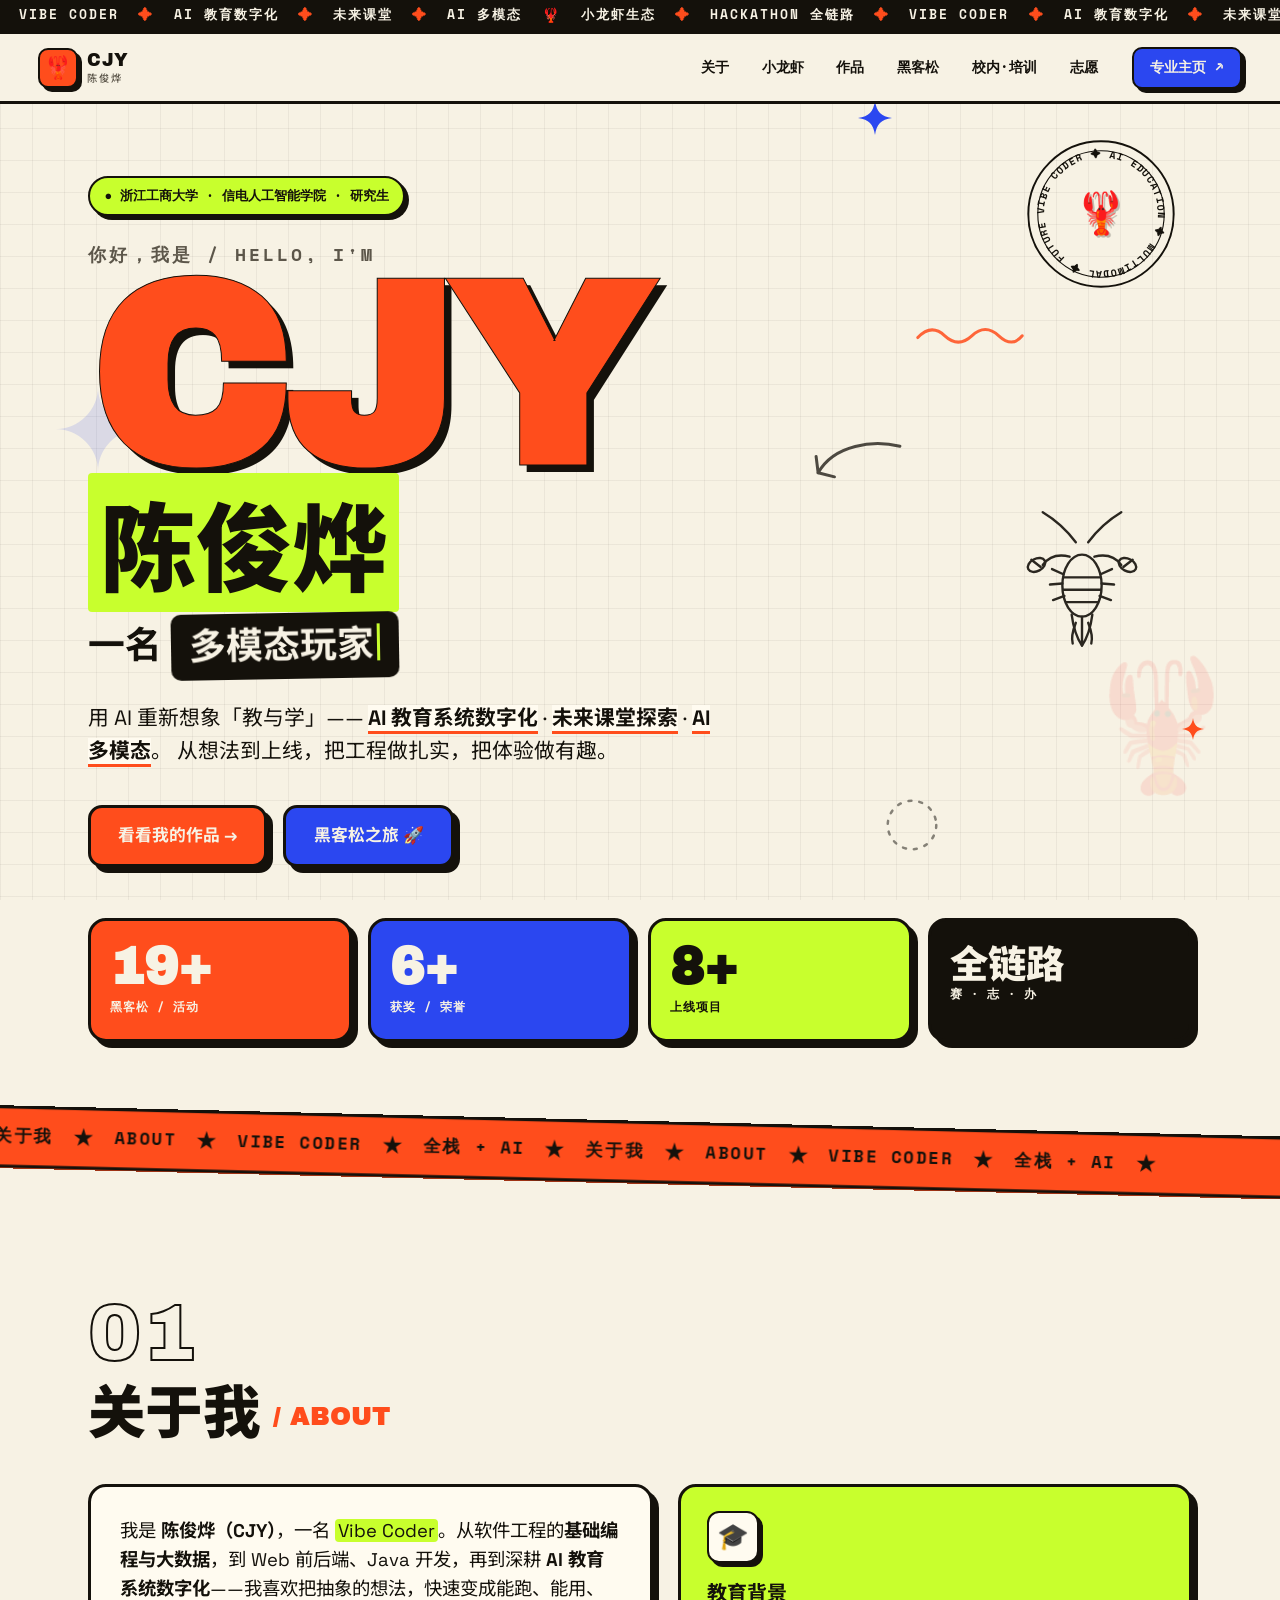
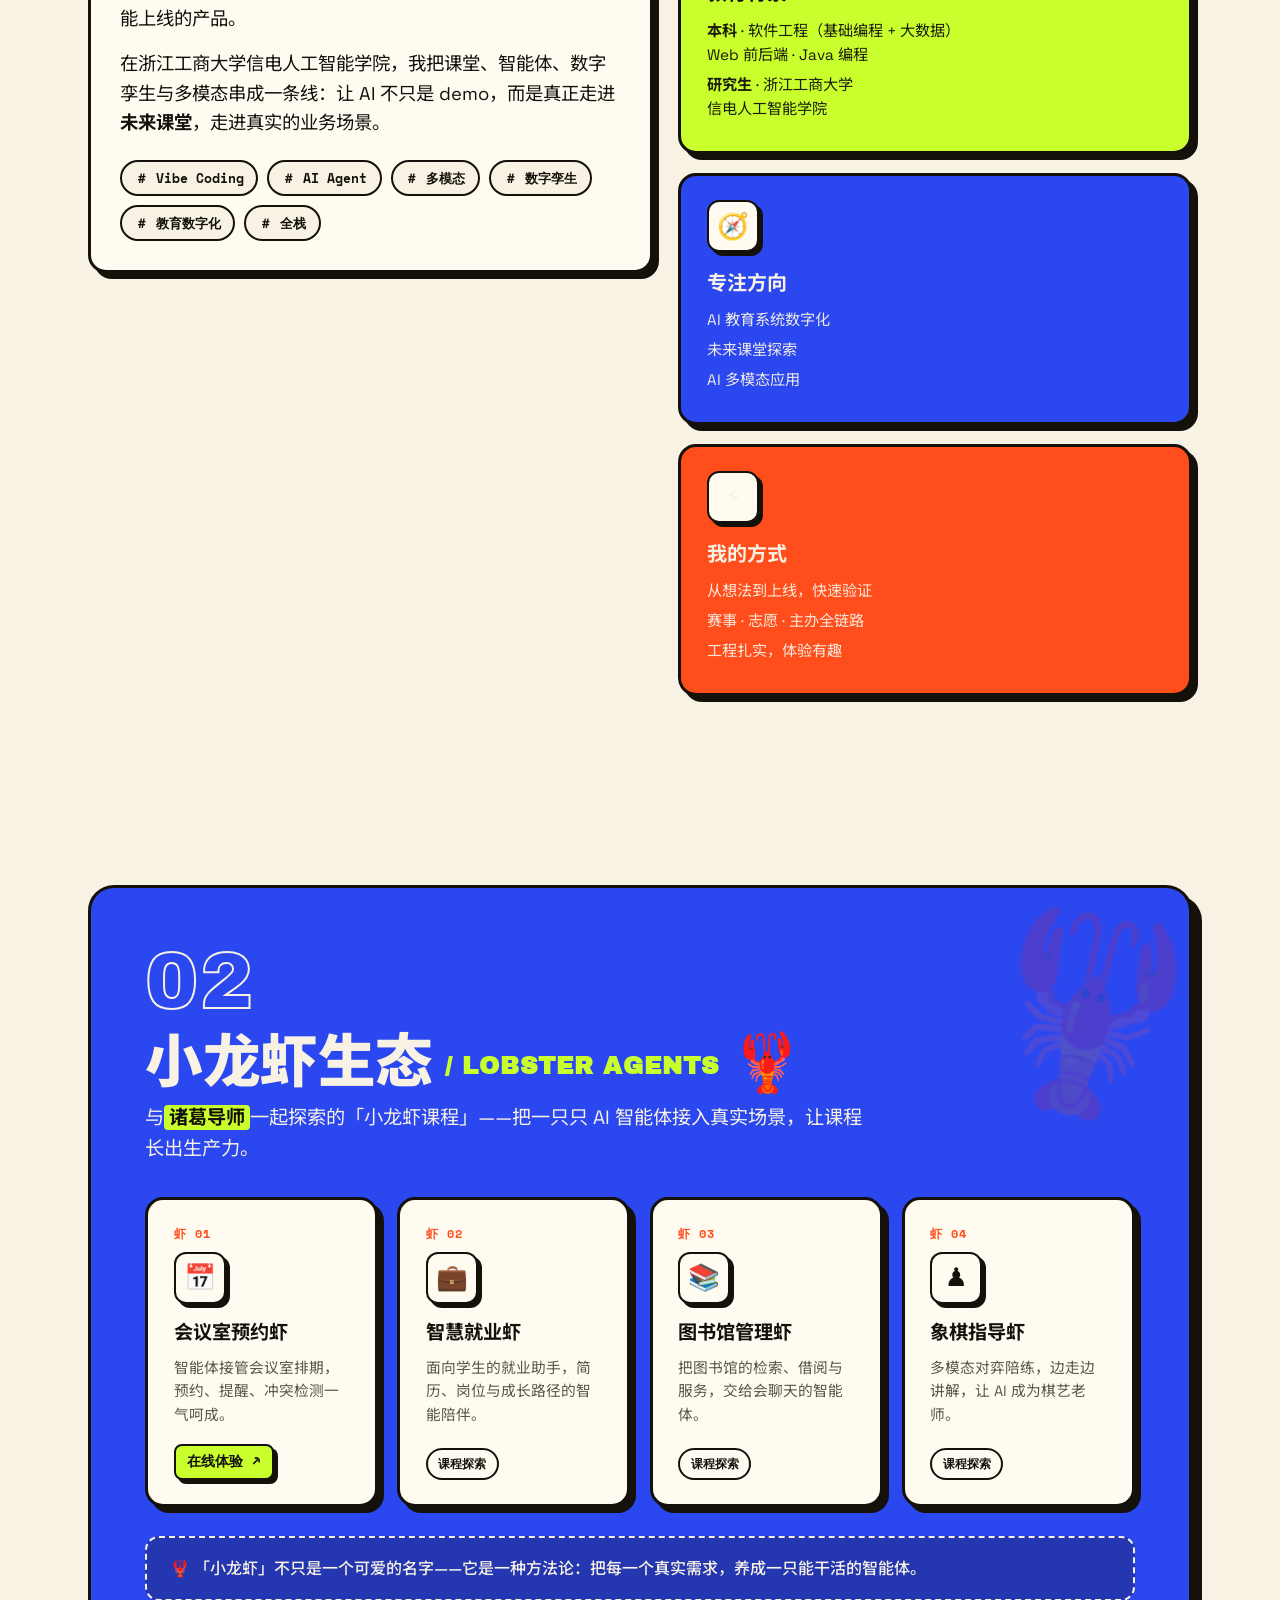
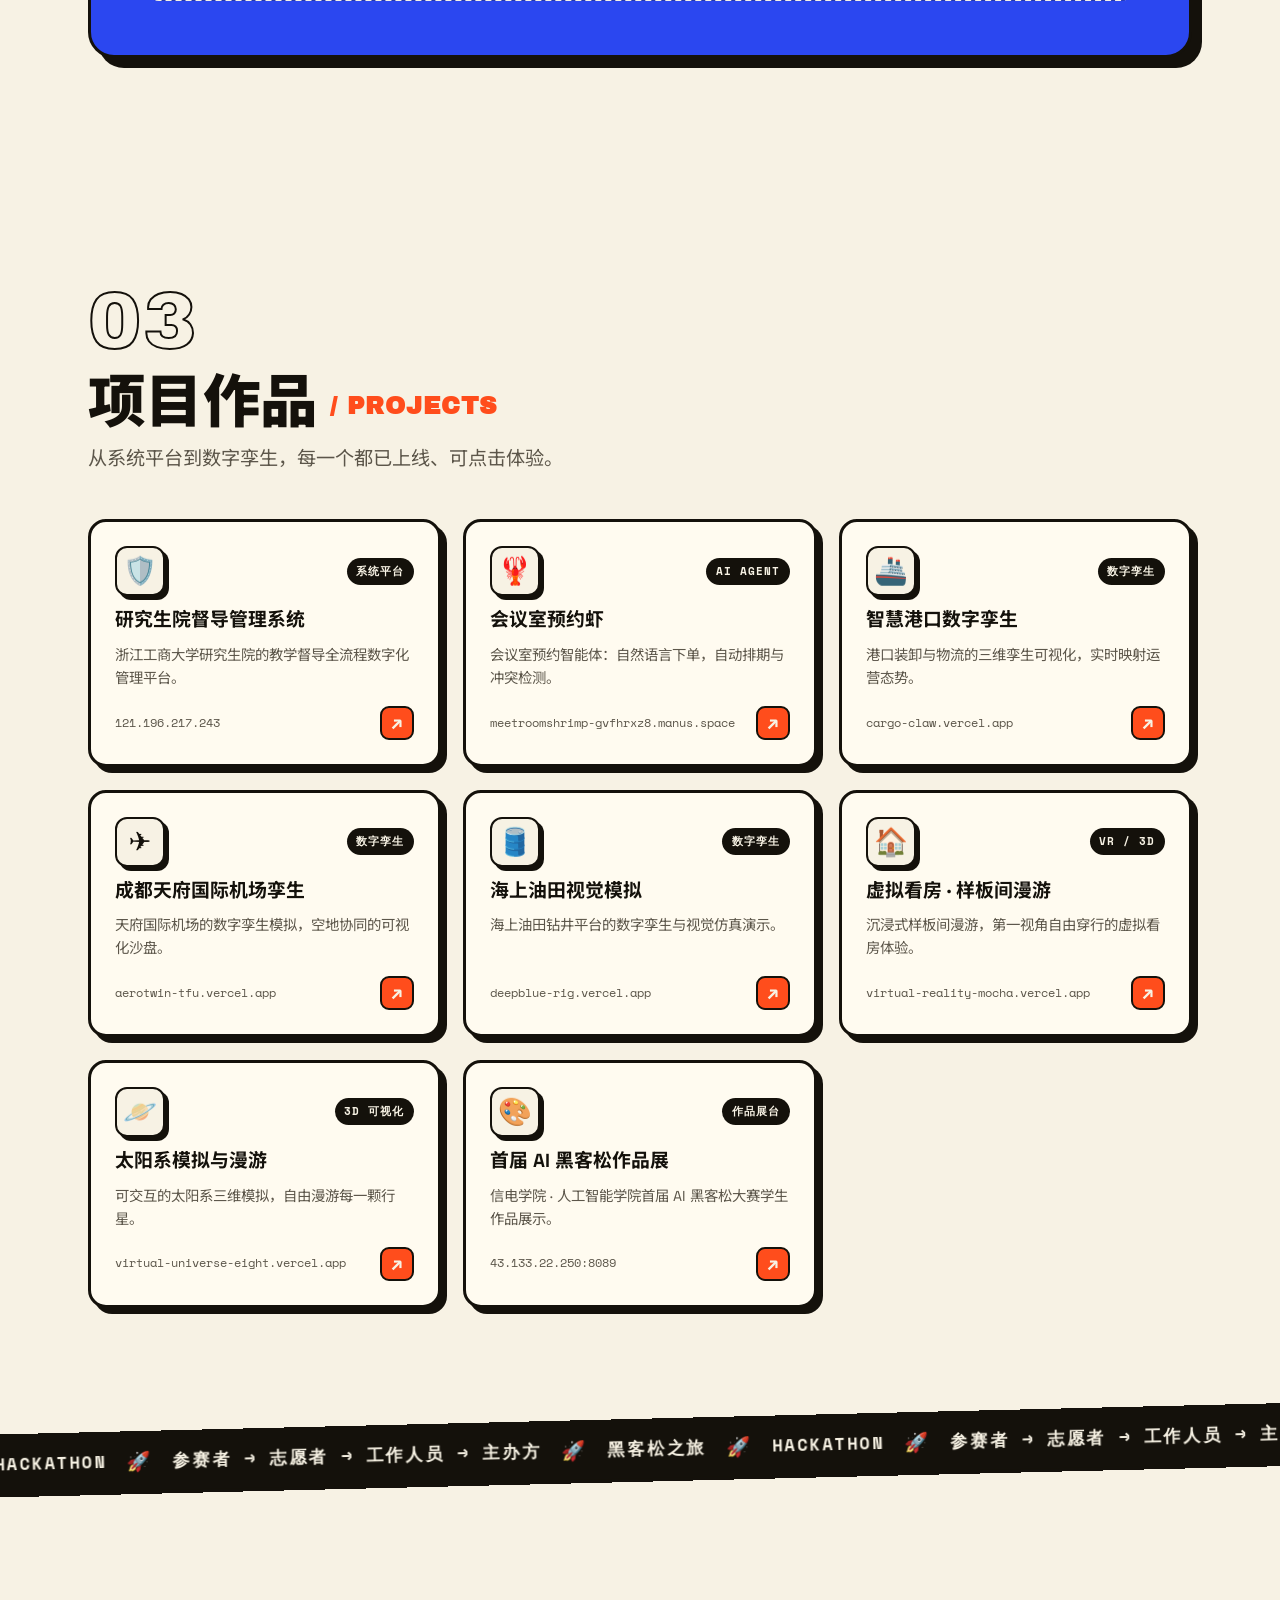
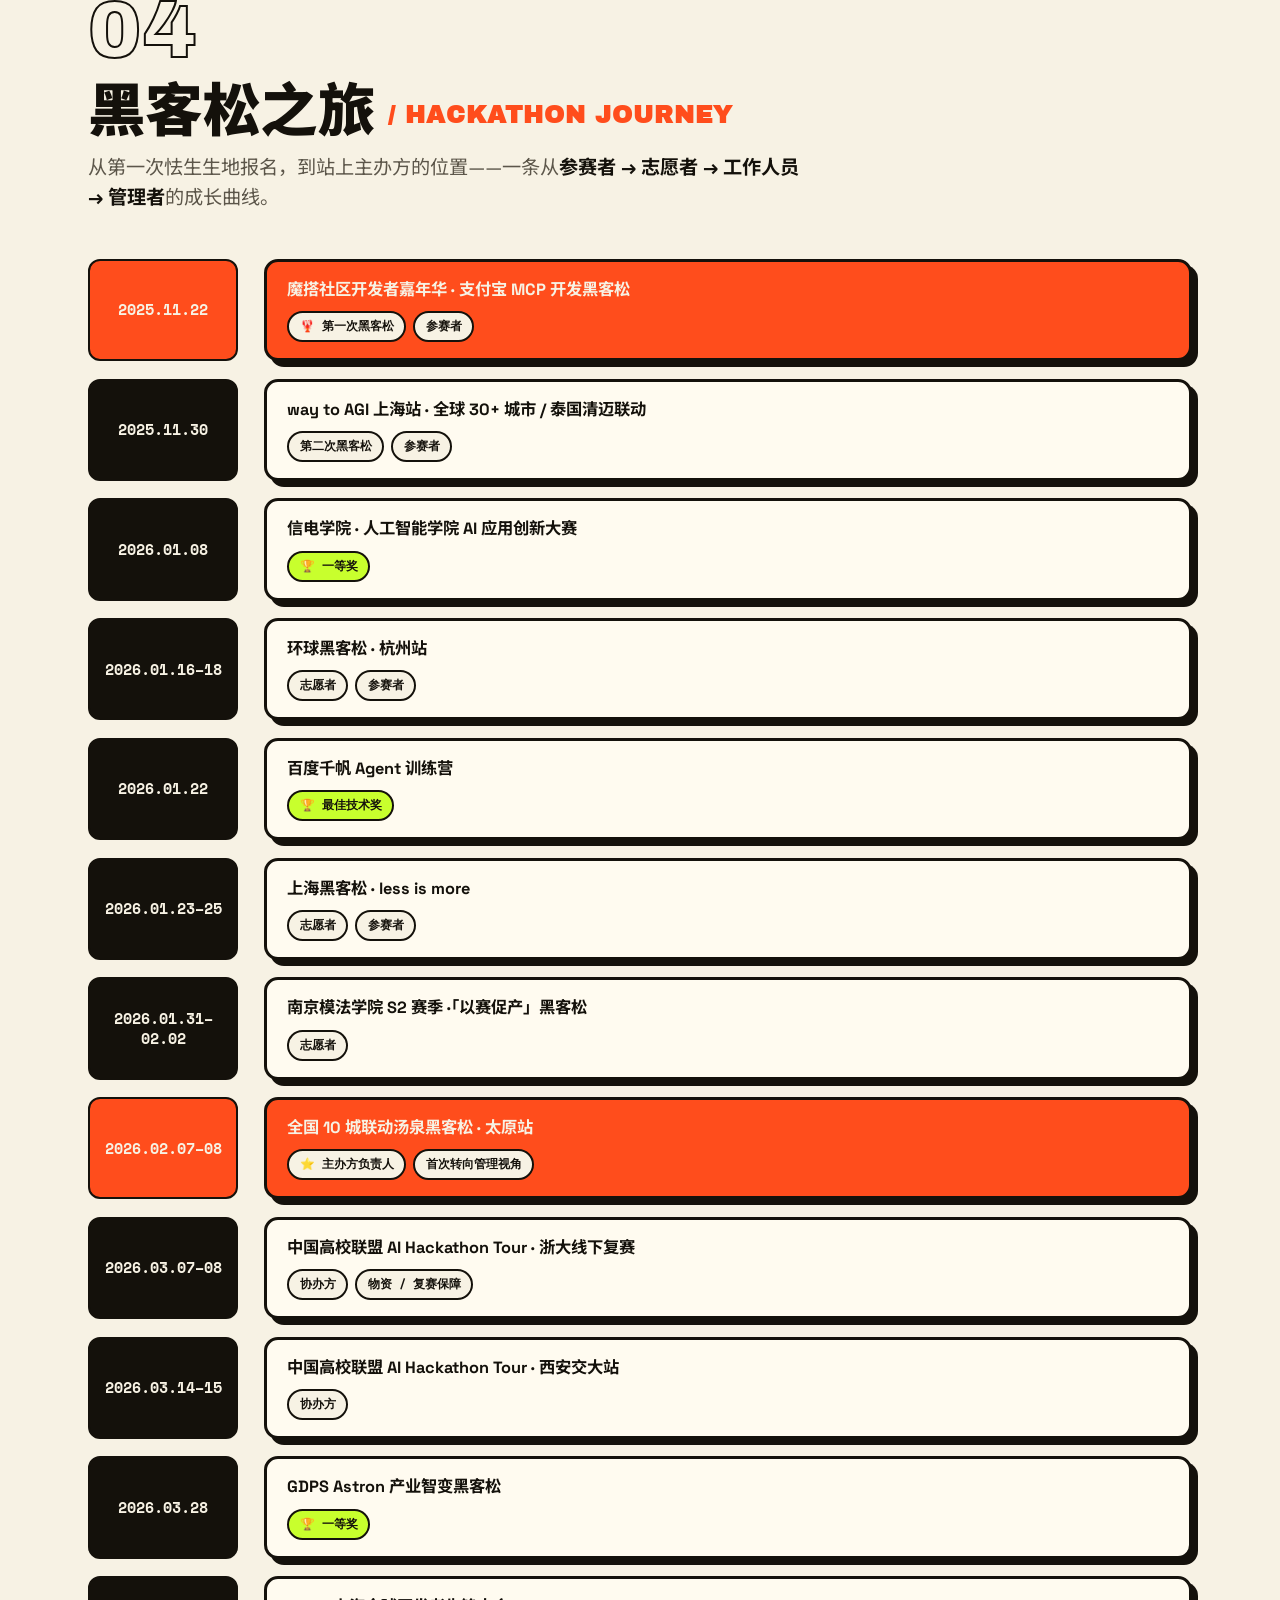
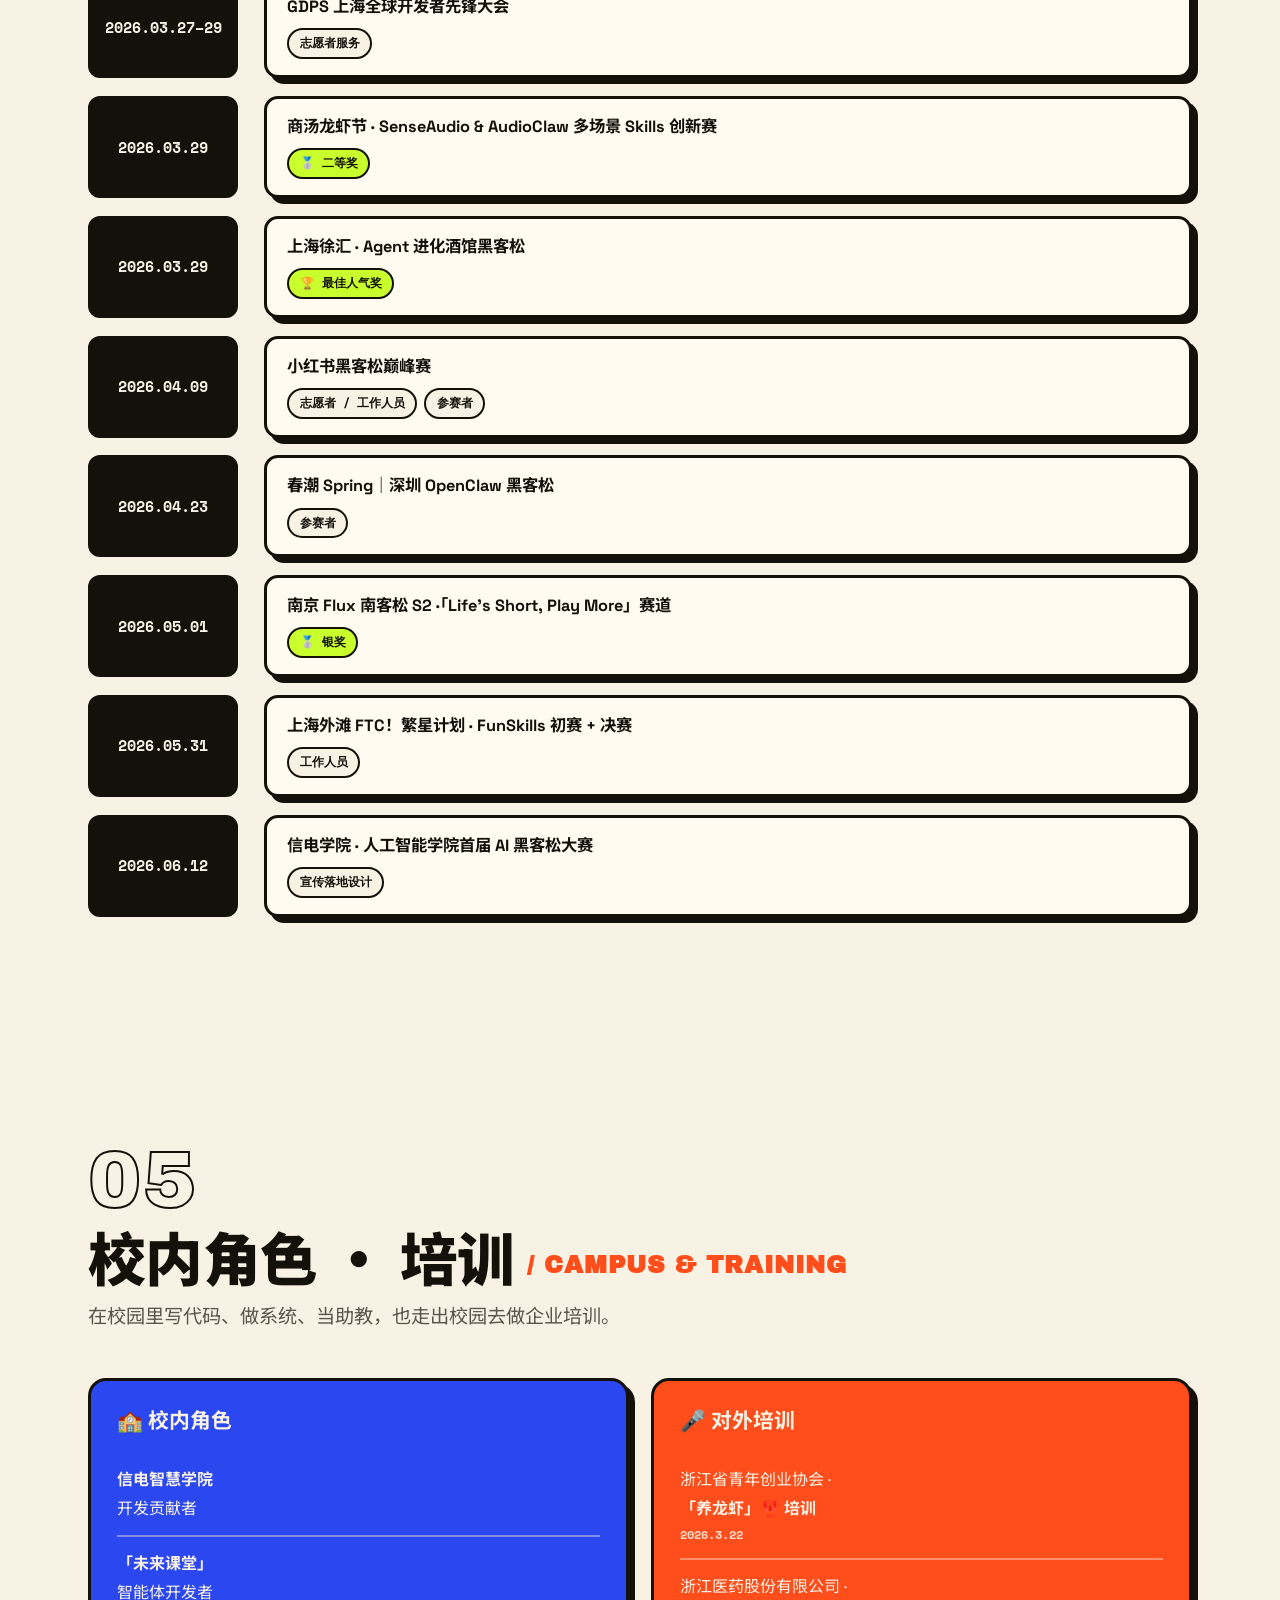
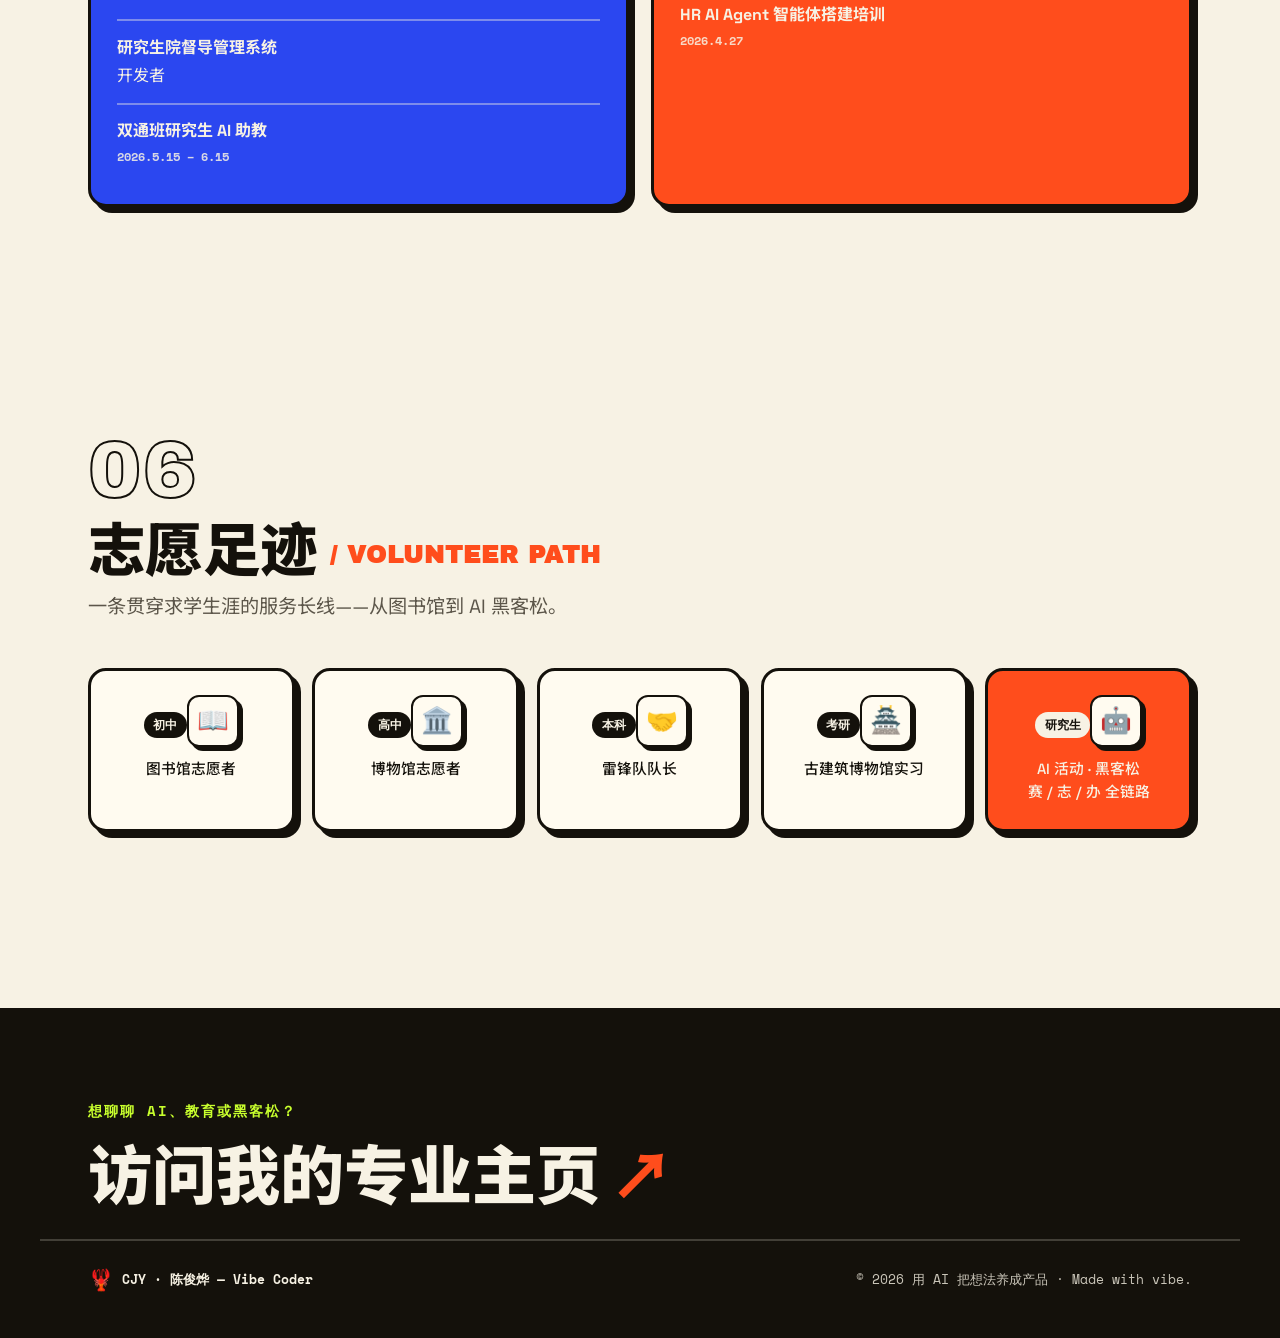
==== commit 909f0d96: "Enrich hero with lobster doodles + click claw-snap on cursor trail Hero right-side now carries a cur" ====
--- a/index.html
+++ b/index.html
@@ -85,7 +85,55 @@
         <li class="stat stat--lime reveal" data-reveal><strong class="counter" data-target="8" data-suffix="+">0</strong><span>上线项目</span></li>
         <li class="stat stat--ink reveal" data-reveal><strong>全链路</strong><span>赛 · 志 · 办</span></li>
       </ul>
-    </section>
+
+      <!-- right-side lobster atmosphere · hand-drawn line doodles -->
+      <div class="hero__deco" aria-hidden="true">
+        <!-- rotating seal / 印章徽章 -->
+        <div class="seal">
+          <svg viewBox="0 0 200 200" class="seal__svg">
+            <defs>
+              <path id="sealPath" d="M100,100 m-72,0 a72,72 0 1,1 144,0 a72,72 0 1,1 -144,0" />
+            </defs>
+            <circle cx="100" cy="100" r="92" class="seal__ring" />
+            <circle cx="100" cy="100" r="80" class="seal__ring seal__ring--thin" />
+            <text class="seal__text">
+              <textPath href="#sealPath" startOffset="0">
+                VIBE CODER ✦ AI EDUCATION ✦ MULTIMODAL ✦ FUTURE CLASSROOM ✦&nbsp;
+              </textPath>
+            </text>
+          </svg>
+          <span class="seal__center">🦞</span>
+        </div>
+
+        <!-- hand-drawn line lobster -->
+        <svg class="doodle doodle--lobster" viewBox="0 0 120 150">
+          <g fill="none" stroke="currentColor" stroke-width="2.4" stroke-linecap="round" stroke-linejoin="round">
+            <path d="M54 36 C42 20 32 13 22 7" />
+            <path d="M66 36 C78 20 88 13 98 7" />
+            <path d="M48 50 C36 47 28 50 22 58" />
+            <ellipse cx="16" cy="58" rx="9" ry="6" transform="rotate(-28 16 58)" />
+            <path d="M11 53 L20 60" />
+            <path d="M72 50 C84 47 92 50 98 58" />
+            <ellipse cx="104" cy="58" rx="9" ry="6" transform="rotate(28 104 58)" />
+            <path d="M109 53 L100 60" />
+            <ellipse cx="60" cy="78" rx="19" ry="30" />
+            <path d="M43 70 H77 M42 82 H78 M45 94 H75" />
+            <path d="M42 67 L31 62 M41 76 L29 77 M43 88 L32 92" />
+            <path d="M78 67 L89 62 M79 76 L91 77 M77 88 L88 92" />
+            <path d="M50 106 C52 122 56 130 60 136 C64 130 68 122 70 106" />
+            <path d="M60 108 V136 M54 114 Q49 127 51 134 M66 114 Q71 127 69 134" />
+          </g>
+        </svg>
+
+        <!-- accents -->
+        <svg class="doodle doodle--spark1" viewBox="0 0 40 40"><path d="M20 0 C22 13 27 18 40 20 C27 22 22 27 20 40 C18 27 13 22 0 20 C13 18 18 13 20 0Z"/></svg>
+        <svg class="doodle doodle--spark2" viewBox="0 0 40 40"><path d="M20 0 C22 13 27 18 40 20 C27 22 22 27 20 40 C18 27 13 22 0 20 C13 18 18 13 20 0Z"/></svg>
+        <svg class="doodle doodle--arrow" viewBox="0 0 90 60"><g fill="none" stroke="currentColor" stroke-width="3" stroke-linecap="round" stroke-linejoin="round"><path d="M86 8 C60 2 22 6 6 34"/><path d="M6 34 L4 18 M6 34 L22 38"/></g></svg>
+        <svg class="doodle doodle--wave" viewBox="0 0 120 24"><path d="M2 14 Q17 -2 32 12 T62 12 T92 12 T118 12" fill="none" stroke="currentColor" stroke-width="3" stroke-linecap="round"/></svg>
+        <svg class="doodle doodle--ring" viewBox="0 0 60 60"><circle cx="30" cy="30" r="26" fill="none" stroke="currentColor" stroke-width="2.5" stroke-dasharray="3 8" stroke-linecap="round"/></svg>
+      </div>
+    </section>
+
 
     <!-- ===== ticker divider ===== -->
     <div class="ticker ticker--band ticker--reverse" aria-hidden="true">
--- a/styles.css
+++ b/styles.css
@@ -221,6 +221,30 @@
 .stat--lime { background: var(--lime); }
 .stat--ink  { background: var(--ink);  color: var(--paper); }
 .stat--ink strong { font-family: var(--cn); font-weight: 900; font-size: clamp(1.5rem, 4vw, 2.4rem); }
+
+/* ---- hero right-side decorations: lobster atmosphere + hand-drawn doodles ---- */
+.hero { position: relative; z-index: 0; }
+.hero__deco { position: absolute; inset: 0; z-index: -1; pointer-events: none; overflow: hidden; display: none; }
+@media (min-width: 1080px) { .hero__deco { display: block; } }
+
+.seal { position: absolute; top: 12%; right: 5%; width: 158px; height: 158px; }
+.seal__svg { width: 100%; height: 100%; animation: spin 24s linear infinite; }
+.seal__ring { fill: none; stroke: var(--ink); stroke-width: 2.5; }
+.seal__ring--thin { stroke-width: 1.4; }
+.seal__text { font-family: var(--mono); font-weight: 700; font-size: 12.5px; letter-spacing: 1.5px; fill: var(--ink); }
+.seal__center { position: absolute; inset: 0; display: grid; place-items: center; font-size: 2.6rem; filter: drop-shadow(2px 2px 0 rgba(20,17,11,.25)); }
+
+.doodle { position: absolute; color: var(--ink); }
+.doodle path, .doodle circle, .doodle ellipse { vector-effect: non-scaling-stroke; }
+.doodle--lobster { top: 45%; right: 8%; width: 124px; opacity: .9; animation: floaty 7s var(--ease) infinite; }
+.doodle--spark1 { top: 9%; right: 29%; width: 34px; fill: var(--blue); animation: twinkle 3.2s ease-in-out infinite; }
+.doodle--spark2 { top: 64%; right: 3%; width: 22px; fill: var(--red); animation: twinkle 2.6s ease-in-out infinite .6s; }
+.doodle--arrow { top: 39%; right: 28%; width: 92px; opacity: .75; }
+.doodle--wave { top: 29%; right: 18%; width: 108px; color: var(--red); opacity: .85; animation: floaty 6s var(--ease) infinite reverse; }
+.doodle--ring { top: 71%; right: 25%; width: 56px; opacity: .5; animation: spin 30s linear infinite reverse; }
+
+@keyframes floaty { 50% { transform: translateY(-12px) rotate(3deg); } }
+@keyframes twinkle { 0%, 100% { transform: scale(.7); opacity: .5; } 50% { transform: scale(1.12); opacity: 1; } }
 
 /* =====================================================================
    Section scaffolding
@@ -387,6 +411,30 @@
 .footer__copy { opacity: .8; }
 
 /* =====================================================================
+   Lobster cursor trail 🦞
+   ===================================================================== */
+.lobtrail {
+  position: fixed; inset: 0; z-index: 9998; overflow: hidden;
+  pointer-events: none; opacity: 0; transition: opacity .25s var(--ease);
+}
+.lobtrail.is-on { opacity: 1; }
+.lobtrail__dot {
+  position: absolute; top: 0; left: 0; border-radius: 50%;
+  background: var(--red); will-change: transform;
+}
+.lobtrail__dot:nth-child(3n) { background: var(--lime); }
+.lobtrail__head {
+  position: absolute; top: 0; left: 0; font-size: 26px; line-height: 1;
+  will-change: transform; filter: drop-shadow(2px 2px 0 rgba(20,17,11,.4));
+}
+.lobtrail__pop {
+  position: absolute; top: 0; left: 0; width: 8px; height: 8px; margin: -4px 0 0 -4px;
+  border-radius: 50%; background: var(--red); opacity: .9; will-change: transform, opacity;
+  transition: transform .46s cubic-bezier(.2,.8,.2,1), opacity .46s ease-out;
+}
+.lobtrail__pop--lime { background: var(--lime); }
+
+/* =====================================================================
    Reveal
    ===================================================================== */
 .reveal { opacity: 0; transform: translateY(34px) scale(.97); transition: opacity .6s var(--ease), transform .6s var(--ease); }
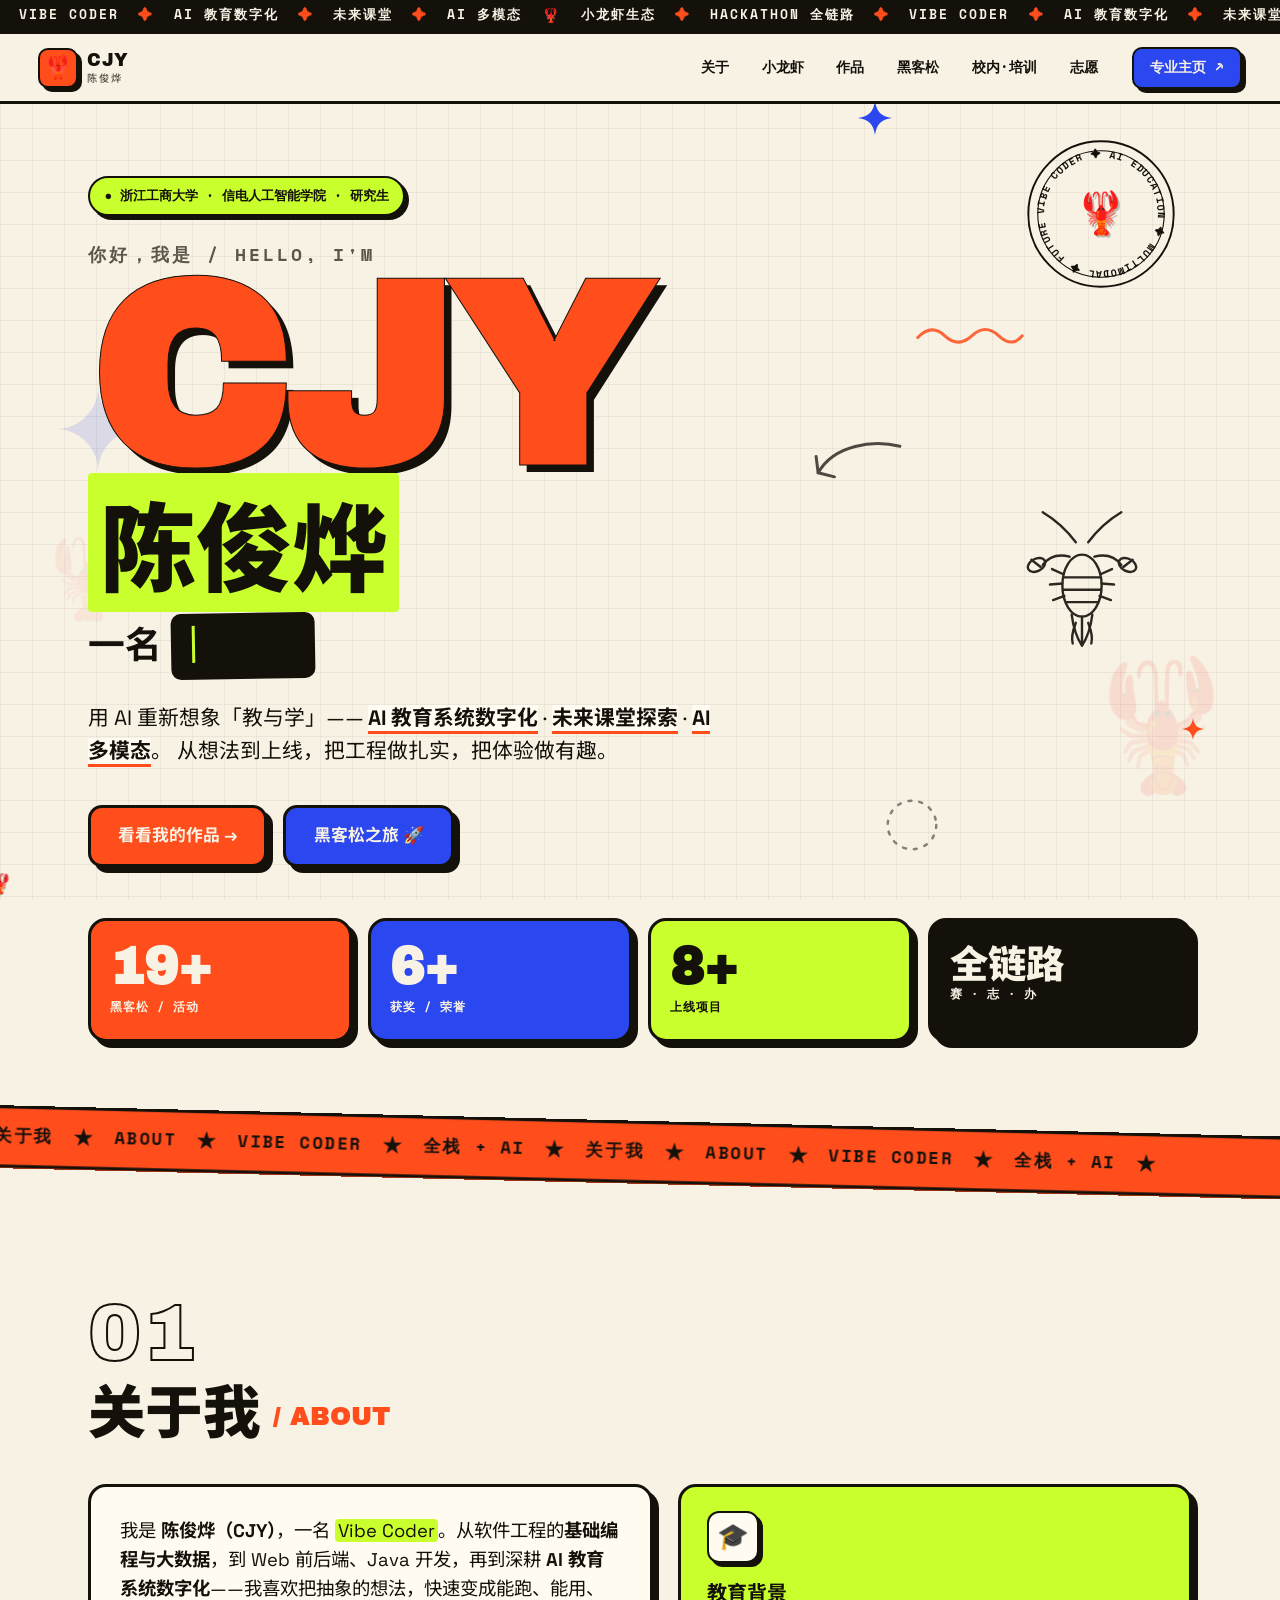
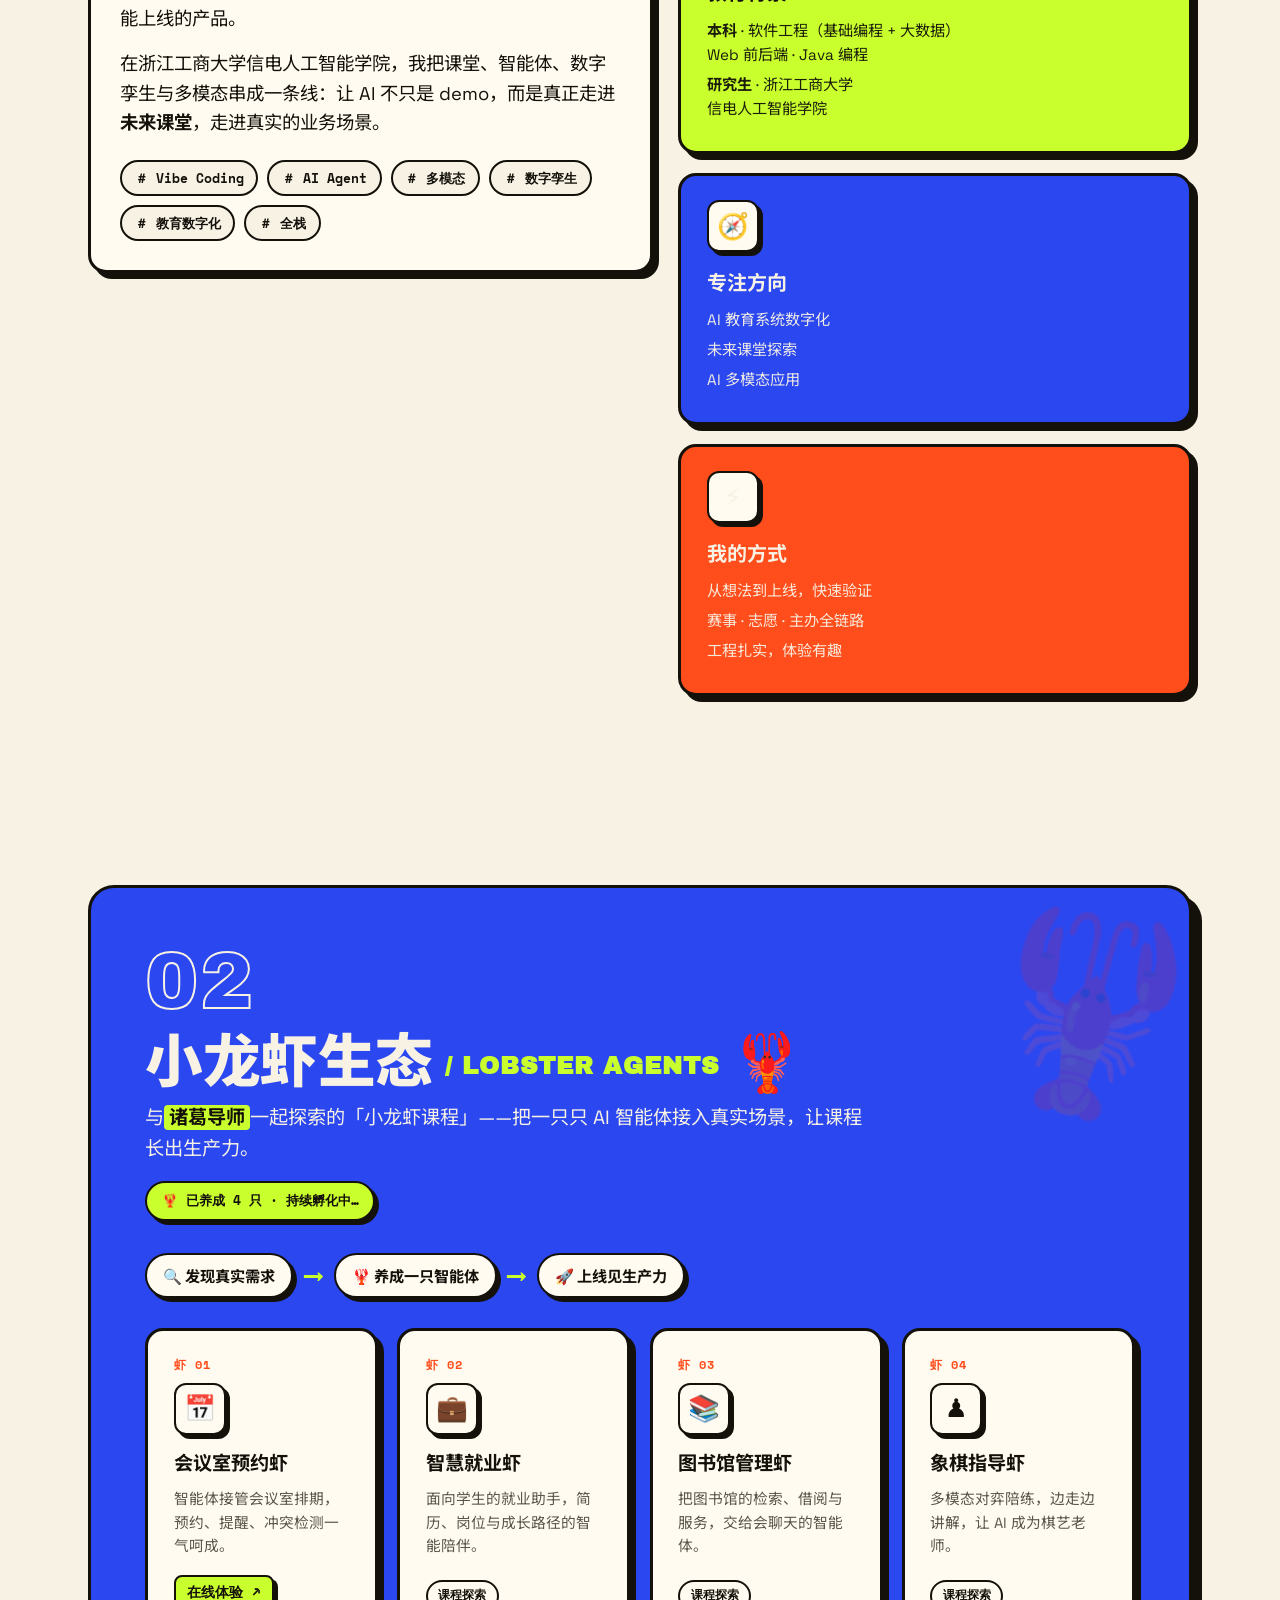
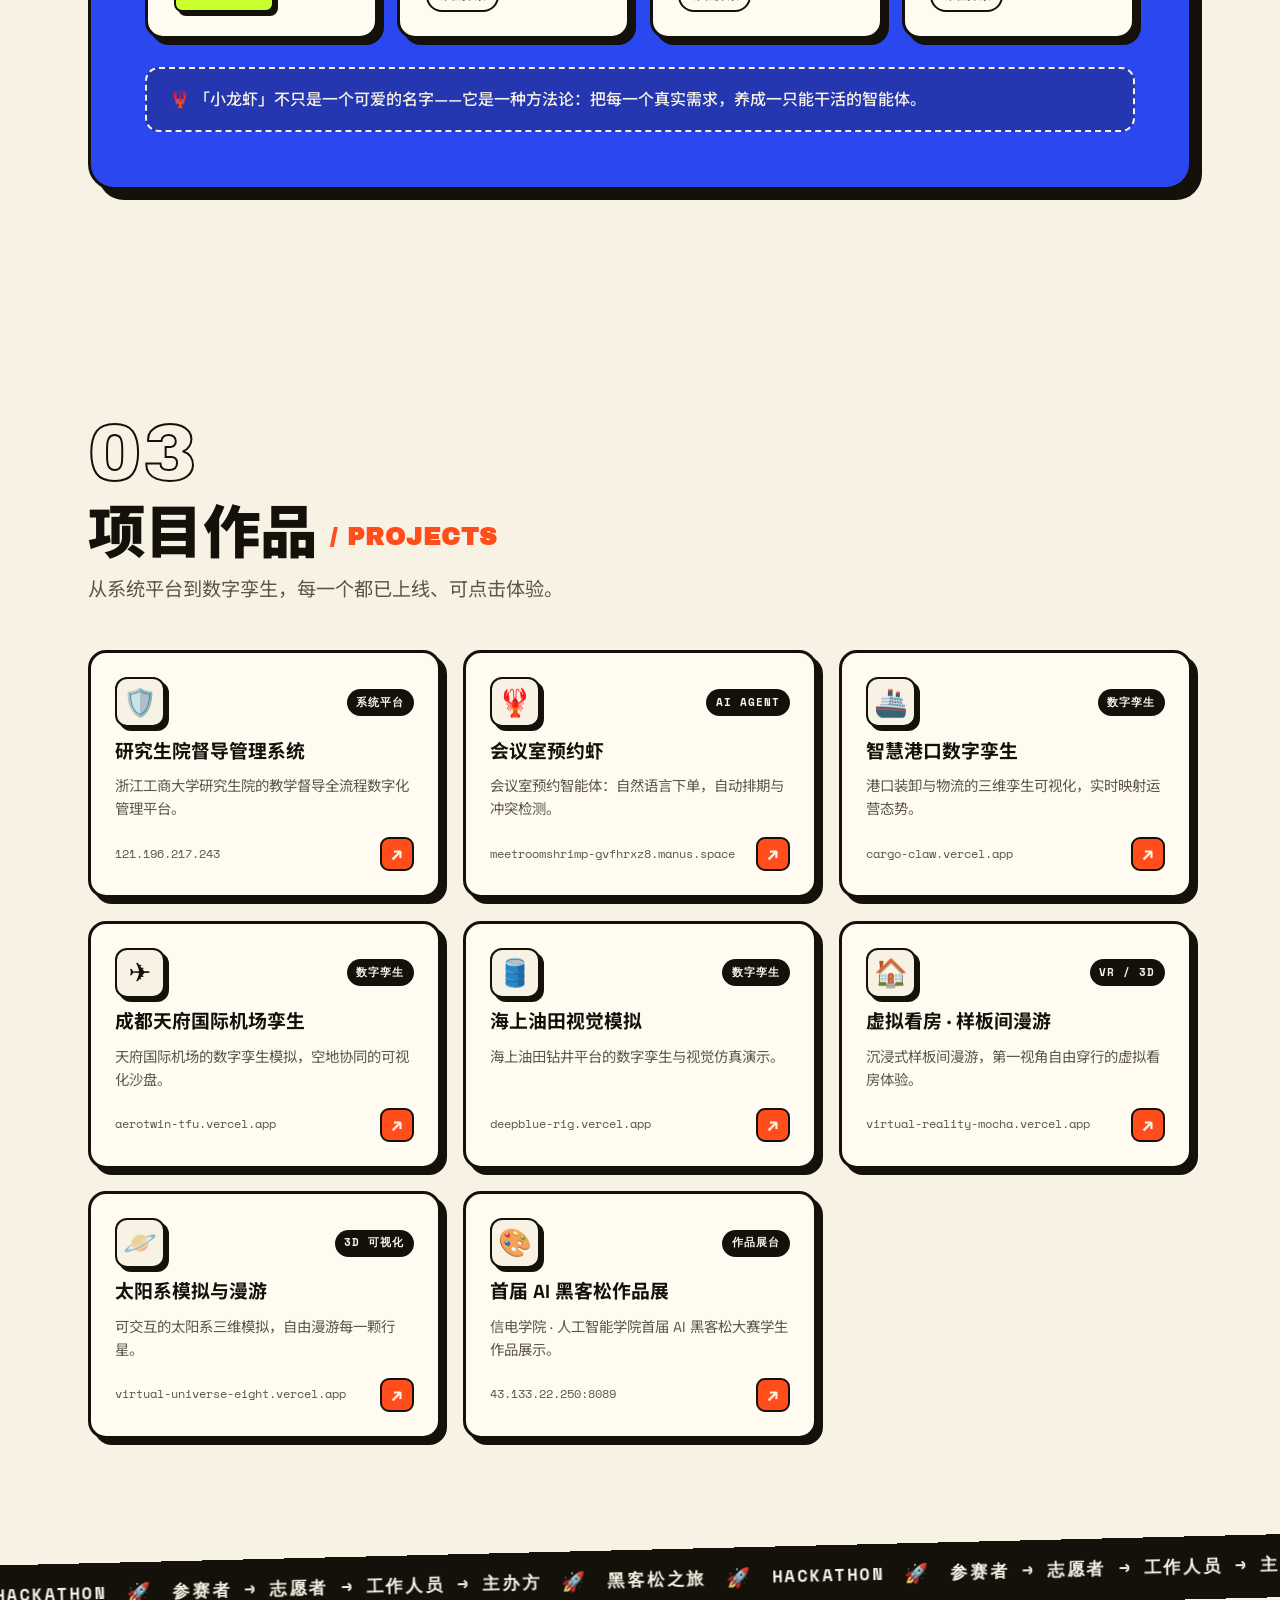
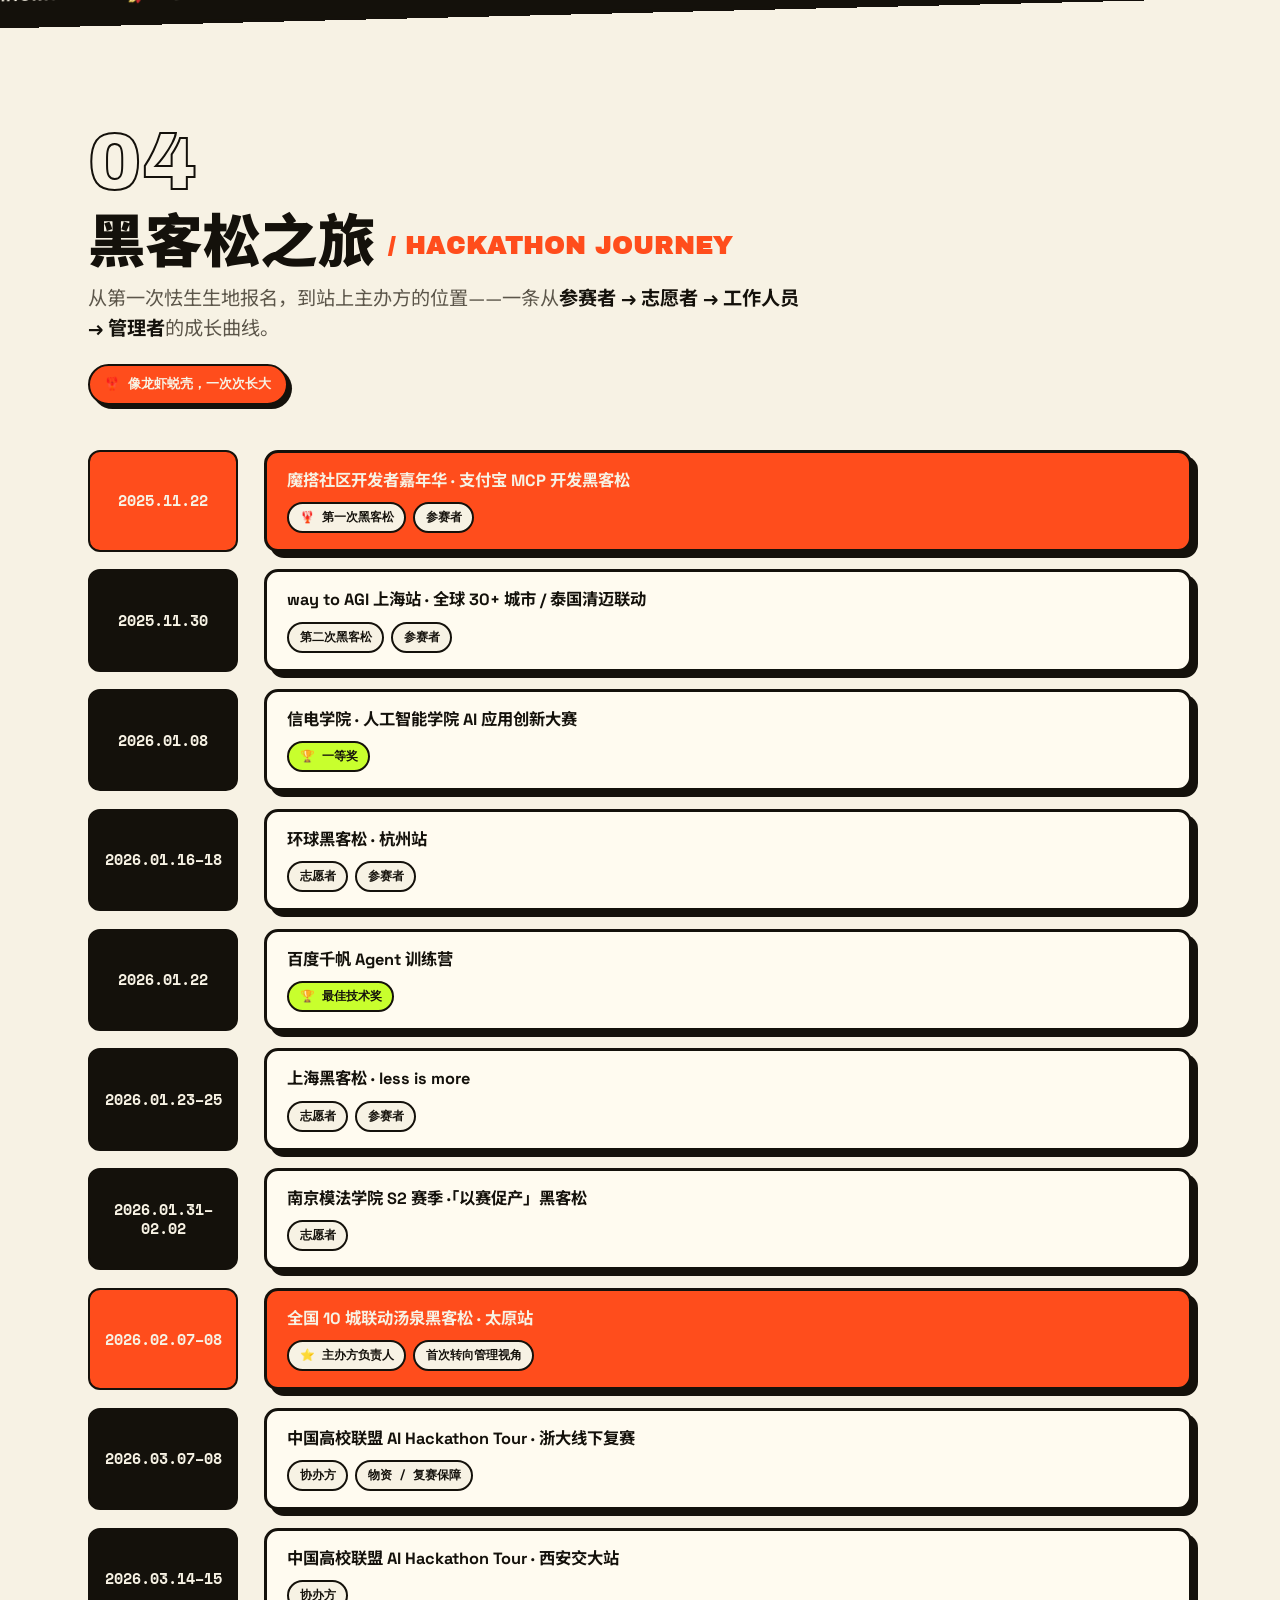
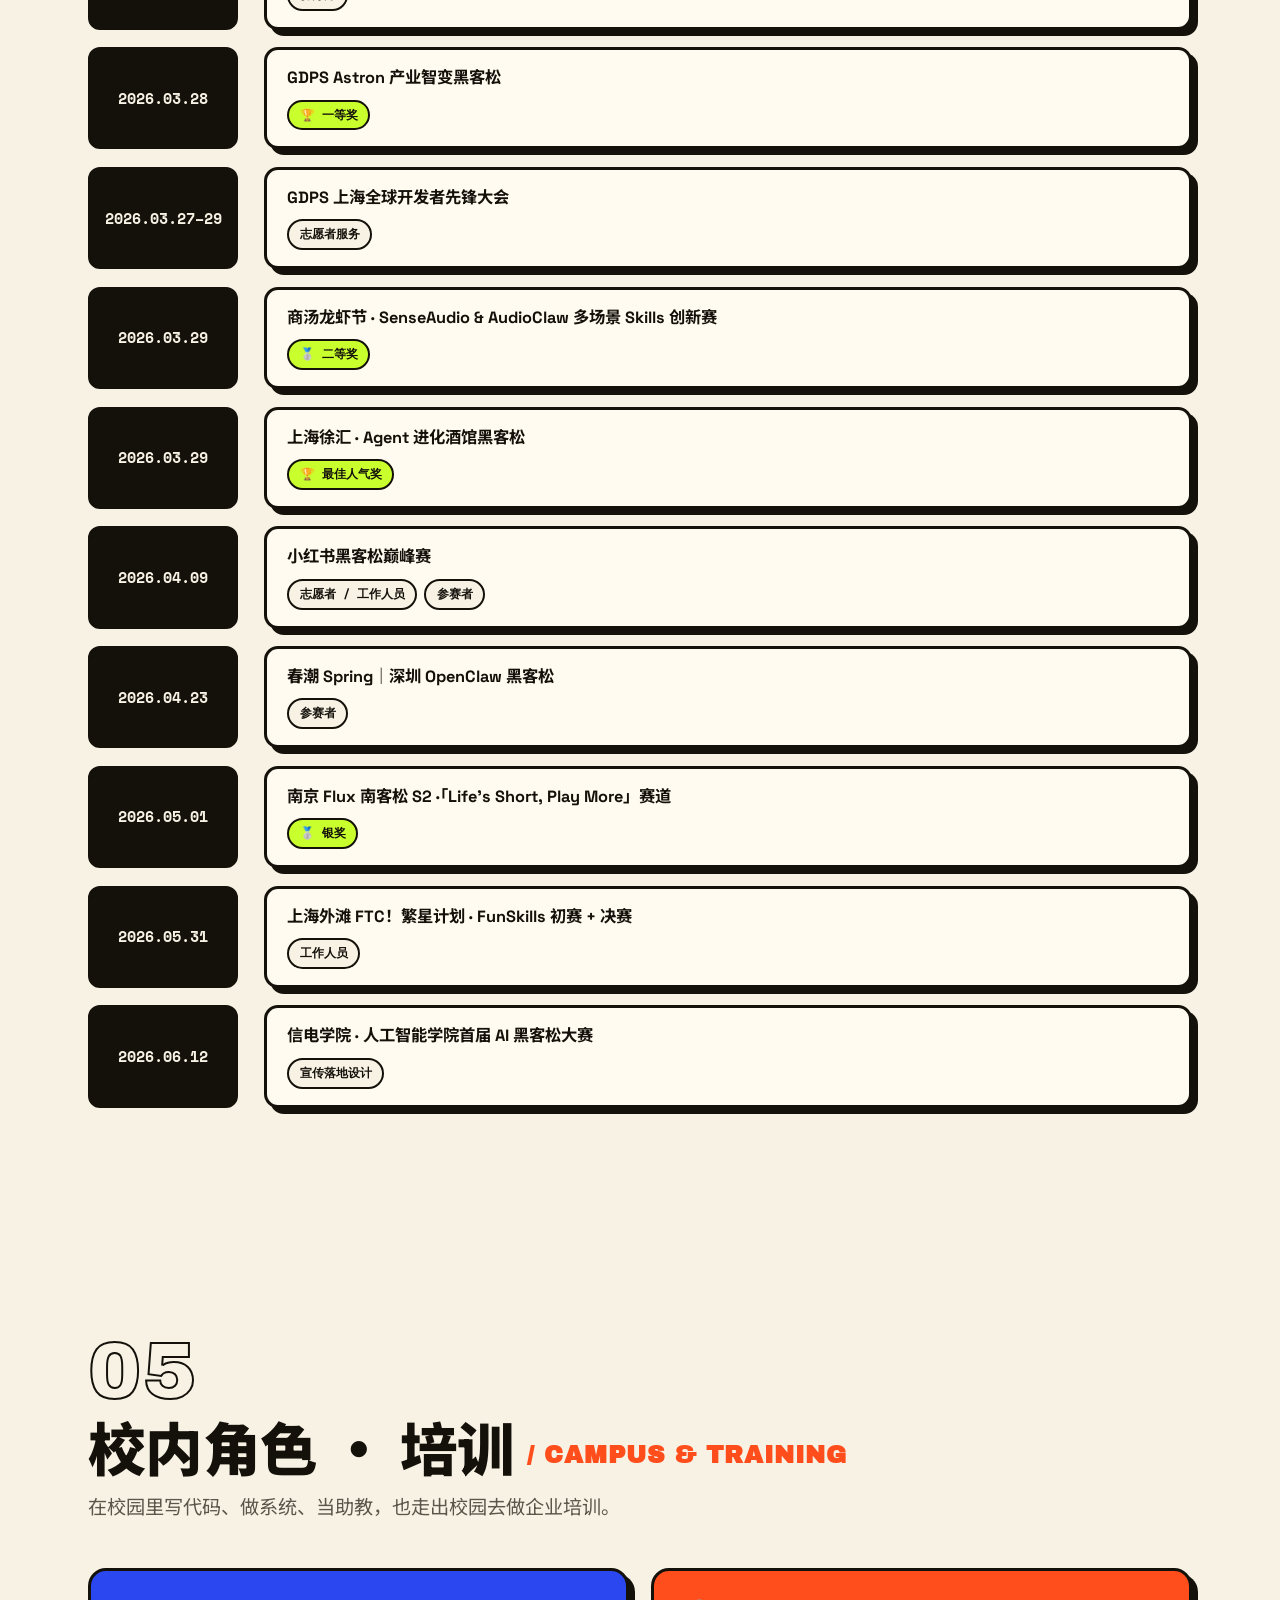
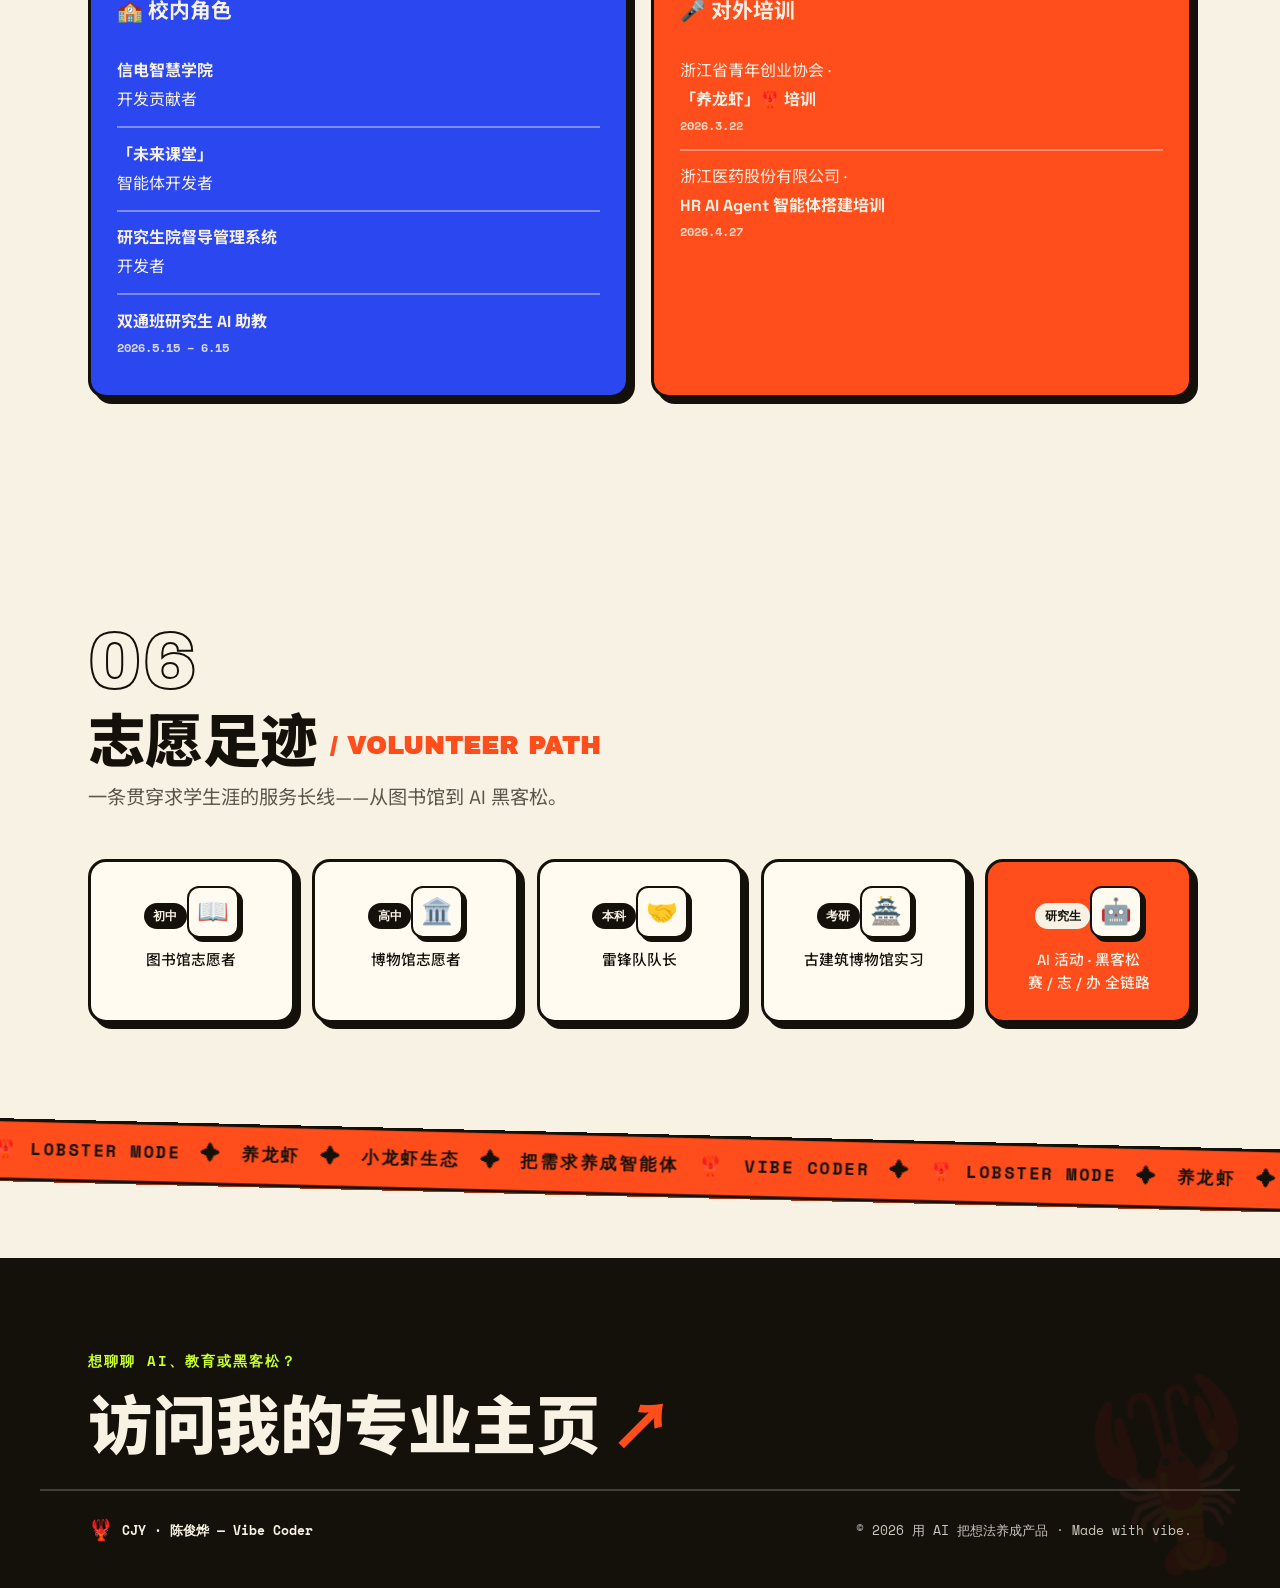
==== commit ffb99d97: "Enrich the lobster theme across the page 🦞 - Scroll progress relocated to the bottom; a lobster now " ====
--- a/index.html
+++ b/index.html
@@ -23,9 +23,11 @@
 </head>
 <body>
   <div class="scroll-progress" id="scrollProgress"></div>
+  <span class="scroll-lob" id="scrollLob" aria-hidden="true">🦞</span>
   <div class="bg-grid" aria-hidden="true"></div>
   <span class="deco deco--star" aria-hidden="true">✦</span>
   <span class="deco deco--lobster" aria-hidden="true">🦞</span>
+  <span class="deco deco--lobster2" aria-hidden="true">🦞</span>
 
   <!-- ===== top ticker ===== -->
   <div class="ticker ticker--top" aria-hidden="true">
@@ -171,10 +173,20 @@
     <!-- ============ LOBSTER ============ -->
     <section class="section lobster" id="lobster">
       <div class="lobster__panel">
+        <div class="bubbles" id="lobBubbles" aria-hidden="true"></div>
         <div class="section__head section__head--light">
           <span class="section__num section__num--light reveal" data-reveal>02</span>
           <h2 class="section__title section__title--light reveal" data-reveal>小龙虾生态 <span>/ LOBSTER AGENTS</span> 🦞</h2>
           <p class="lobster__lead reveal" data-reveal>与<b>诸葛导师</b>一起探索的「小龙虾课程」——把一只只 AI 智能体接入真实场景，让课程长出生产力。</p>
+          <span class="badge lob-hatch reveal" data-reveal>🦞 已养成 4 只 · 持续孵化中…</span>
+        </div>
+
+        <div class="lobflow reveal" data-reveal>
+          <span class="lobflow__step">🔍 发现真实需求</span>
+          <span class="lobflow__arr">→</span>
+          <span class="lobflow__step">🦞 养成一只智能体</span>
+          <span class="lobflow__arr">→</span>
+          <span class="lobflow__step">🚀 上线见生产力</span>
         </div>
 
         <div class="lobster__grid">
@@ -212,6 +224,7 @@
         <span class="section__num reveal" data-reveal>04</span>
         <h2 class="section__title reveal" data-reveal>黑客松之旅 <span>/ HACKATHON JOURNEY</span></h2>
         <p class="section__sub reveal" data-reveal>从第一次怯生生地报名，到站上主办方的位置——一条从<b>参赛者 → 志愿者 → 工作人员 → 管理者</b>的成长曲线。</p>
+        <span class="badge journey-badge reveal" data-reveal>🦞 像龙虾蜕壳，一次次长大</span>
       </div>
       <div class="timeline" id="timeline"></div>
     </section>
@@ -260,8 +273,17 @@
     </section>
   </main>
 
+  <!-- ===== lobster parade ===== -->
+  <div class="ticker ticker--band ticker--reverse" aria-hidden="true">
+    <div class="ticker__track">
+      <span>🦞 LOBSTER MODE</span><b>✦</b><span>养龙虾</span><b>✦</b><span>小龙虾生态</span><b>✦</b><span>把需求养成智能体</span><b>🦞</b><span>VIBE CODER</span><b>✦</b>
+      <span>🦞 LOBSTER MODE</span><b>✦</b><span>养龙虾</span><b>✦</b><span>小龙虾生态</span><b>✦</b><span>把需求养成智能体</span><b>🦞</b><span>VIBE CODER</span><b>✦</b>
+    </div>
+  </div>
+
   <!-- ============ FOOTER ============ -->
   <footer class="footer" id="footer">
+    <span class="footer__lob" aria-hidden="true">🦞</span>
     <div class="footer__cta-wrap">
       <p class="footer__kicker">想聊聊 AI、教育或黑客松？</p>
       <a class="footer__big" href="https://cjy-self-production.zeabur.app" target="_blank" rel="noopener">访问我的专业主页 <span>↗</span></a>
--- a/styles.css
+++ b/styles.css
@@ -69,8 +69,8 @@
 
 /* ---------- scroll progress ---------- */
 .scroll-progress {
-  position: fixed; top: 0; left: 0; height: 6px; width: 0%;
-  background: var(--red); z-index: 100; border-bottom: var(--bd-2);
+  position: fixed; bottom: 0; left: 0; height: 6px; width: 0%;
+  background: var(--red); z-index: 100; border-top: var(--bd-2);
   transition: width .1s linear;
 }
 
@@ -316,6 +316,49 @@
 }
 
 /* =====================================================================
+   Lobster theme enrichments 🦞
+   ===================================================================== */
+/* lobster crawling along the bottom scroll-progress bar */
+.scroll-lob {
+  position: fixed; bottom: 1px; left: 0; z-index: 101; font-size: 20px;
+  pointer-events: none; transform: translateX(-50%) scaleX(-1);
+  filter: drop-shadow(1px 1px 0 rgba(20,17,11,.45)); transition: left .1s linear;
+}
+/* extra faint background lobster (left side) for balance */
+.deco--lobster2 { top: 57%; left: 3%; font-size: 5rem; opacity: .06; animation: spin 52s linear infinite; }
+
+/* rising bubbles inside the ecosystem panel */
+.bubbles { position: absolute; inset: 0; z-index: 0; pointer-events: none; }
+.bubbles span {
+  position: absolute; bottom: -28px; border-radius: 50%;
+  background: rgba(255,255,255,.12); border: 2px solid rgba(255,255,255,.42);
+  animation: rise linear infinite;
+}
+@keyframes rise {
+  0%   { transform: translateY(0) scale(.5); opacity: 0; }
+  12%  { opacity: .9; }
+  88%  { opacity: .9; }
+  100% { transform: translateY(calc(-1 * var(--rise, 520px))) scale(1.1); opacity: 0; }
+}
+
+/* "raise a lobster" methodology flow */
+.lobflow { display: flex; flex-wrap: wrap; align-items: center; gap: .6rem; margin: 0 0 1.9rem; position: relative; z-index: 1; }
+.lobflow__step {
+  font-family: var(--cn); font-weight: 700; font-size: .95rem; color: var(--ink);
+  background: var(--paper-2); border: var(--bd-2); border-radius: 999px; padding: .5rem 1rem; box-shadow: var(--sh-sm);
+}
+.lobflow__arr { font-family: var(--black); color: var(--lime); font-size: 1.3rem; }
+.lob-hatch { background: var(--lime); color: var(--ink); transform: rotate(-1.5deg); margin-top: 1rem; }
+
+/* journey molt flourish */
+.journey-badge { background: var(--red); color: var(--paper); transform: rotate(-1deg); margin-top: 1.2rem; }
+
+/* footer lobster watermark */
+.footer { position: relative; overflow: hidden; }
+.footer__lob { position: absolute; right: -6px; bottom: -28px; font-size: 11rem; opacity: .07; transform: rotate(-12deg); pointer-events: none; z-index: 0; }
+.footer__cta-wrap, .footer__bar { position: relative; z-index: 1; }
+
+/* =====================================================================
    Projects
    ===================================================================== */
 .projects__grid { display: grid; grid-template-columns: repeat(auto-fill, minmax(280px, 1fr)); gap: 1.4rem; }
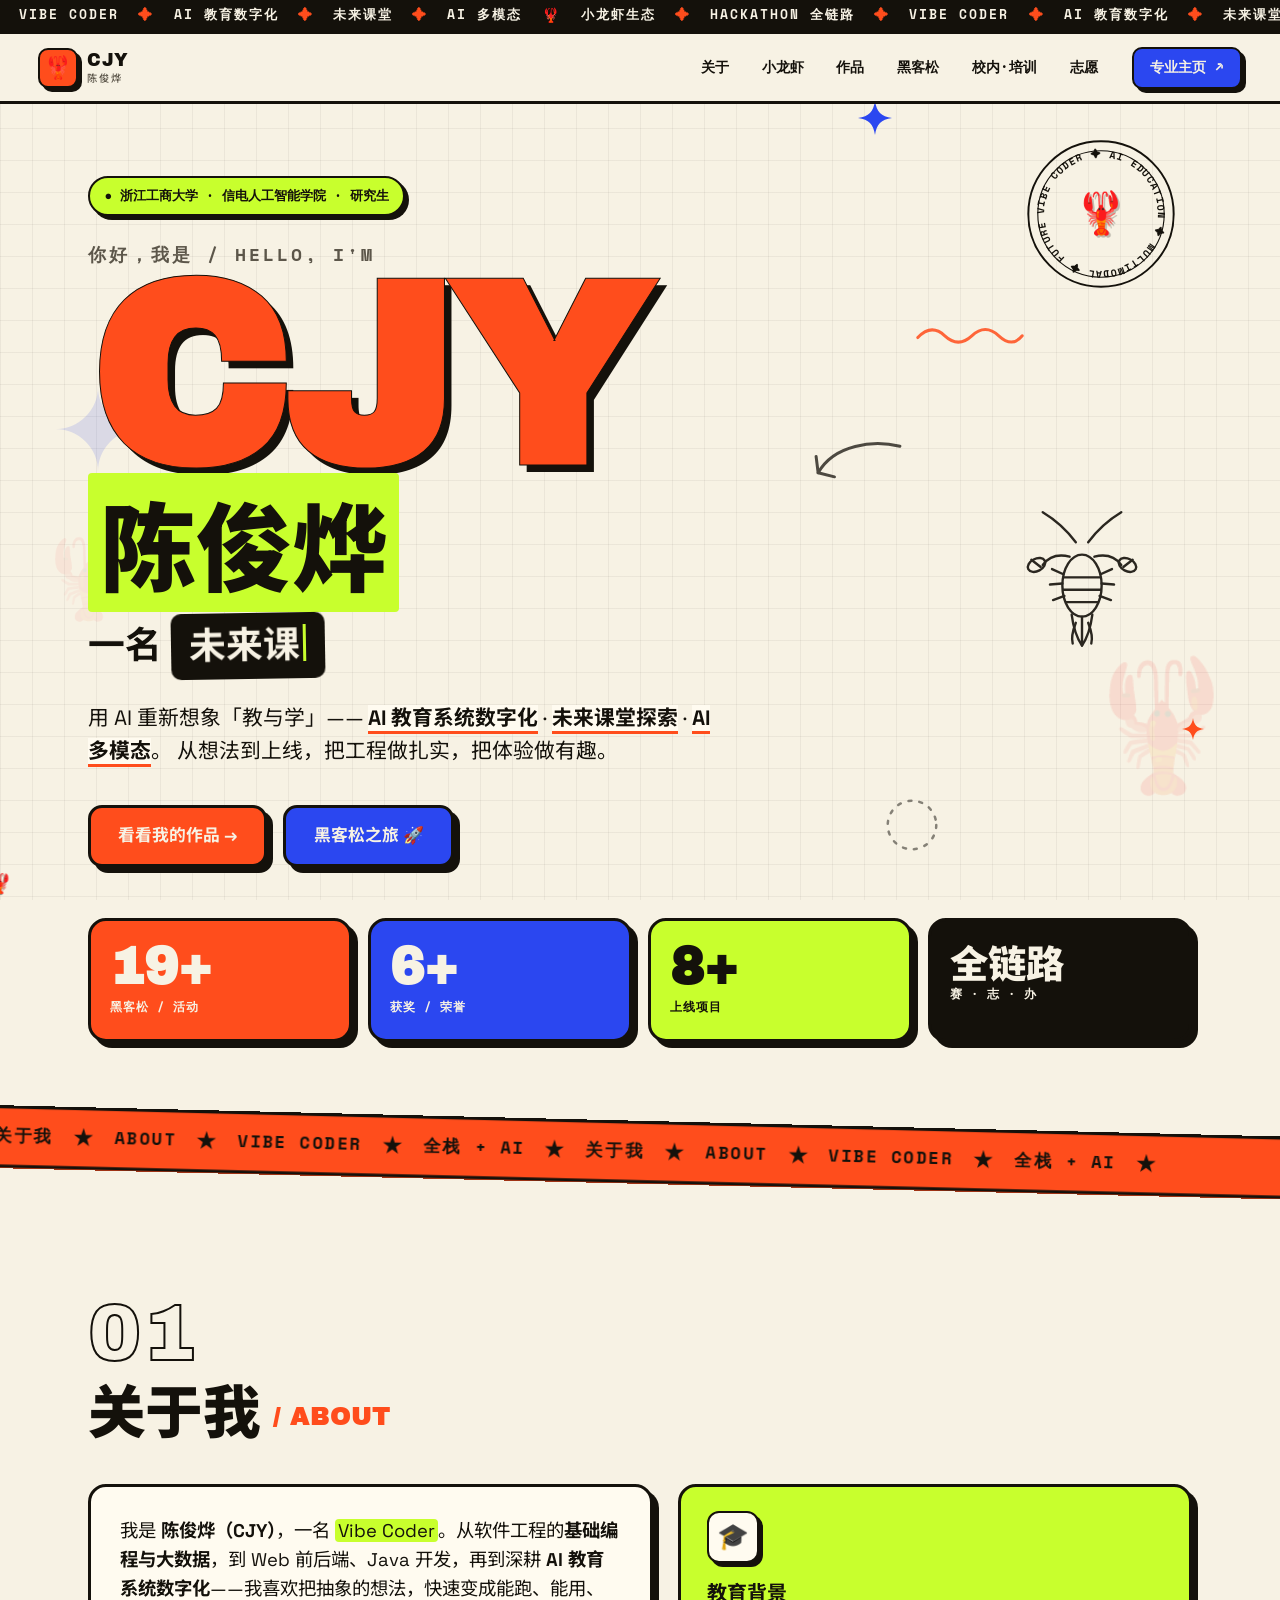
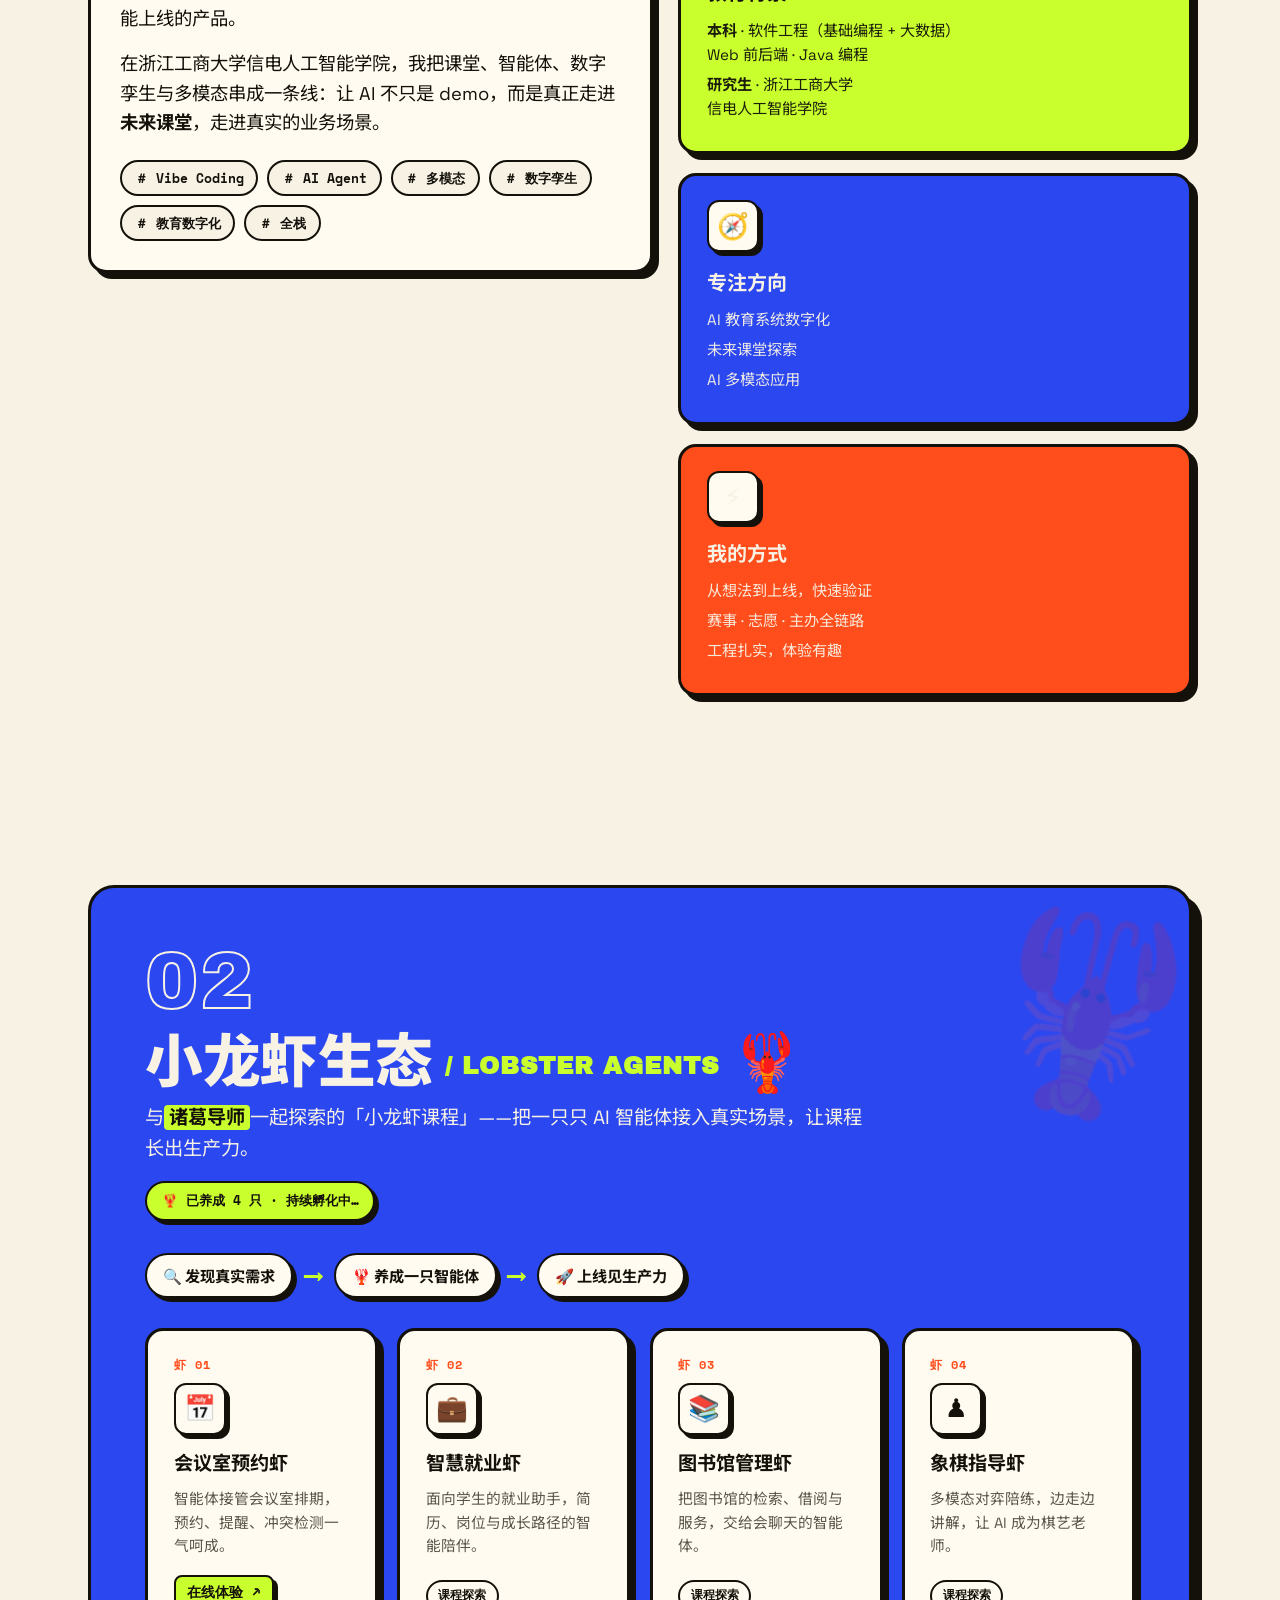
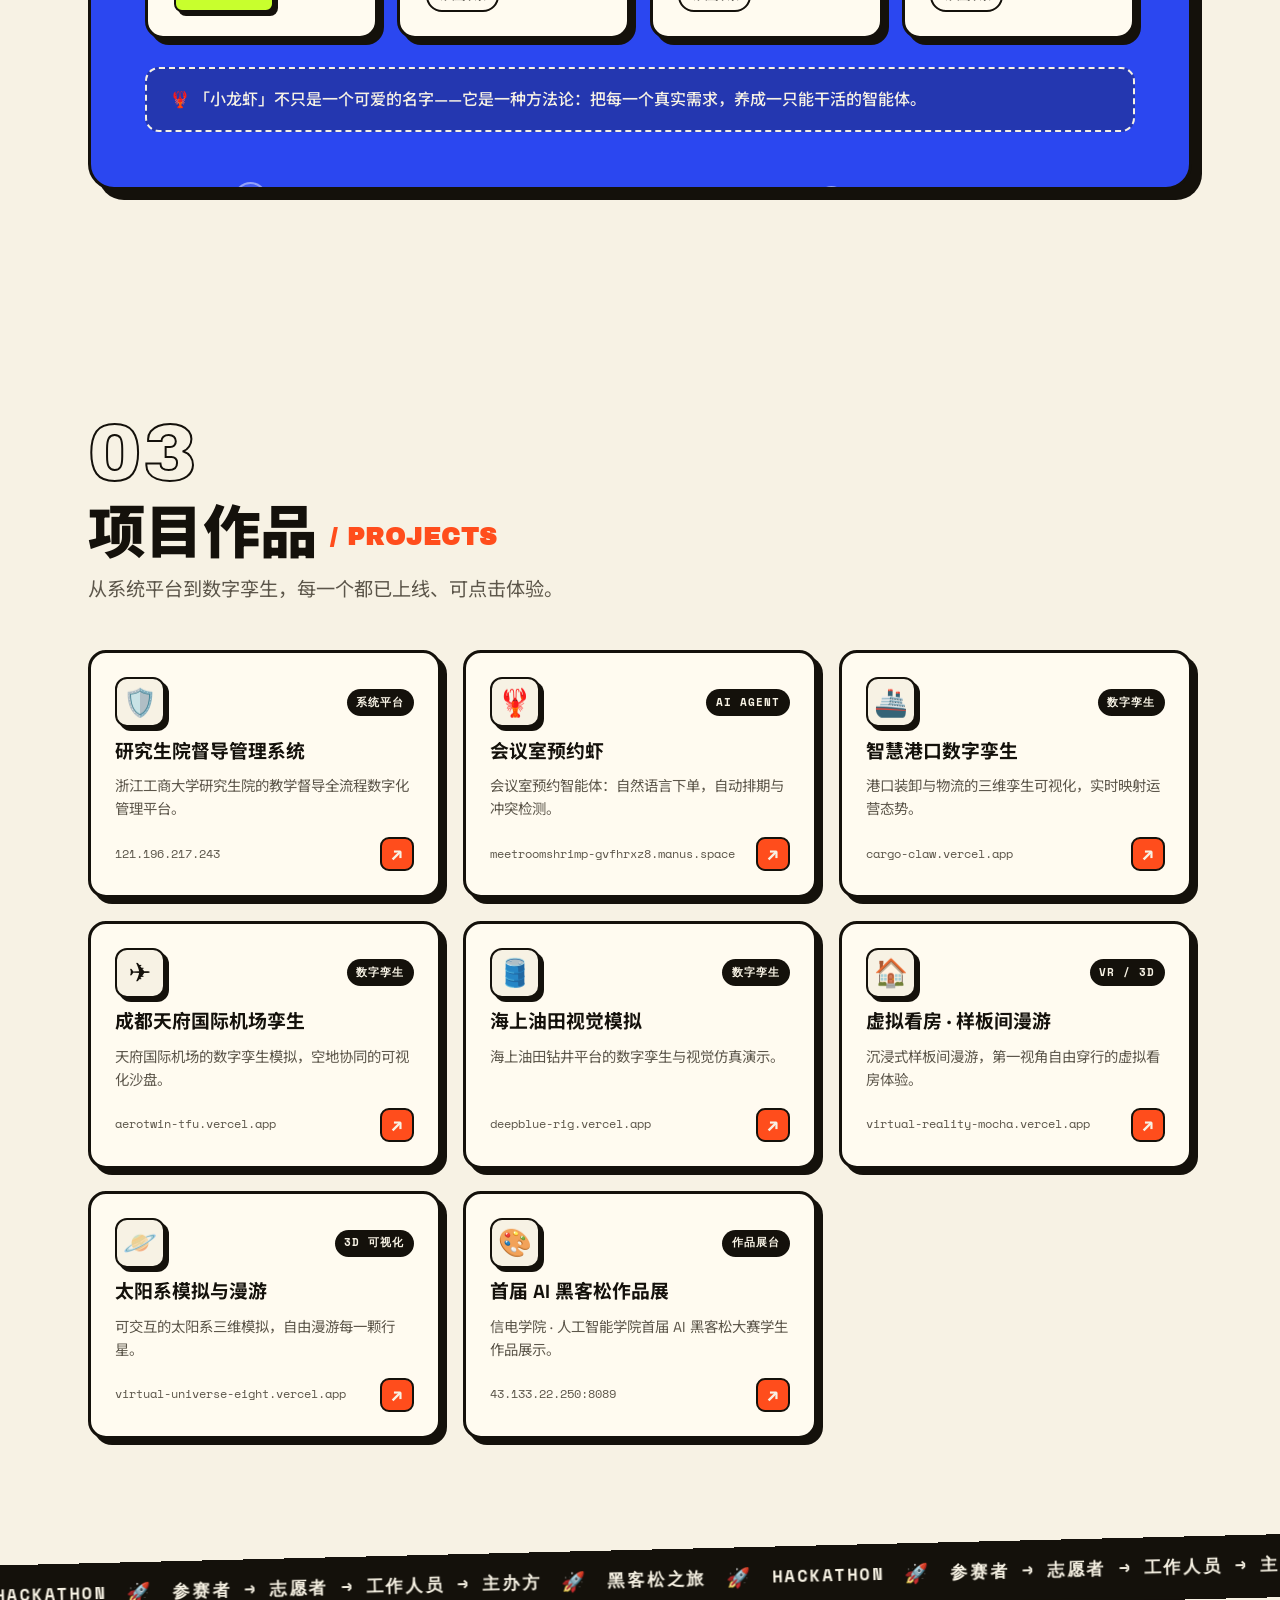
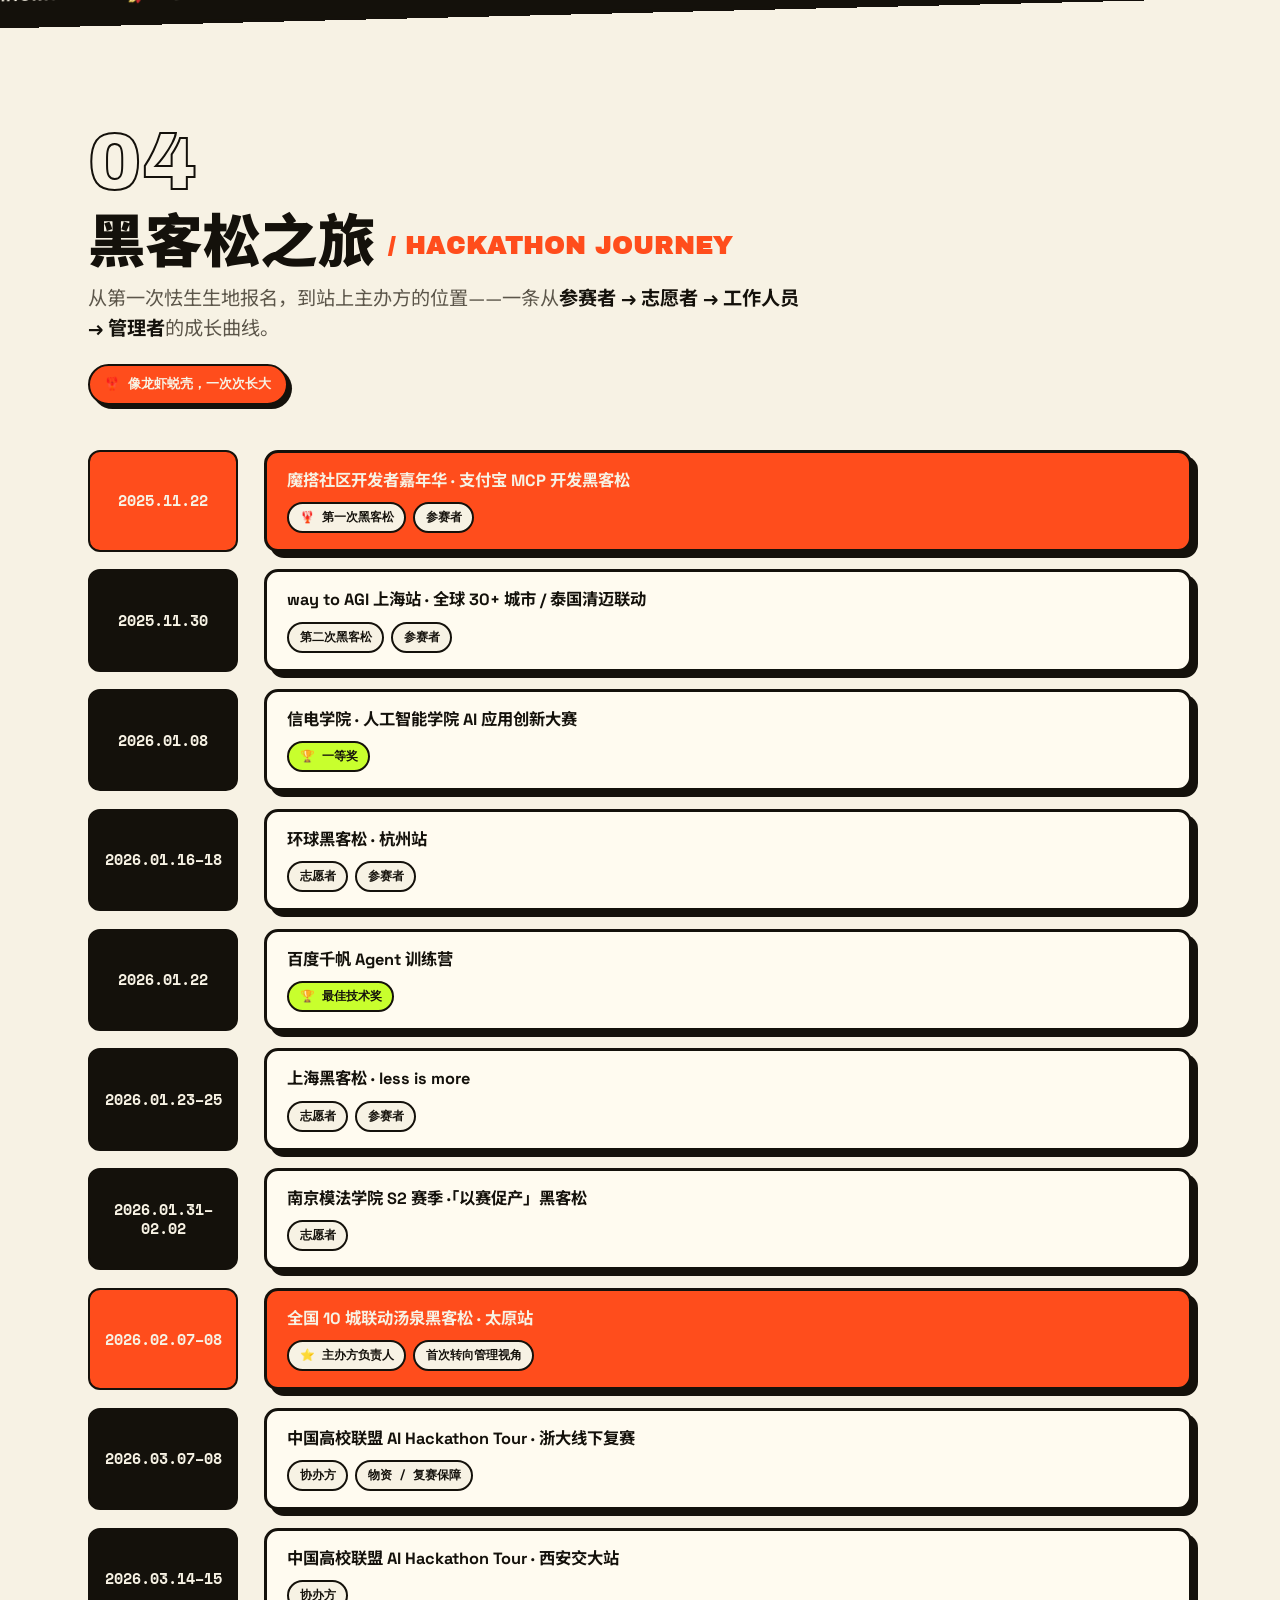
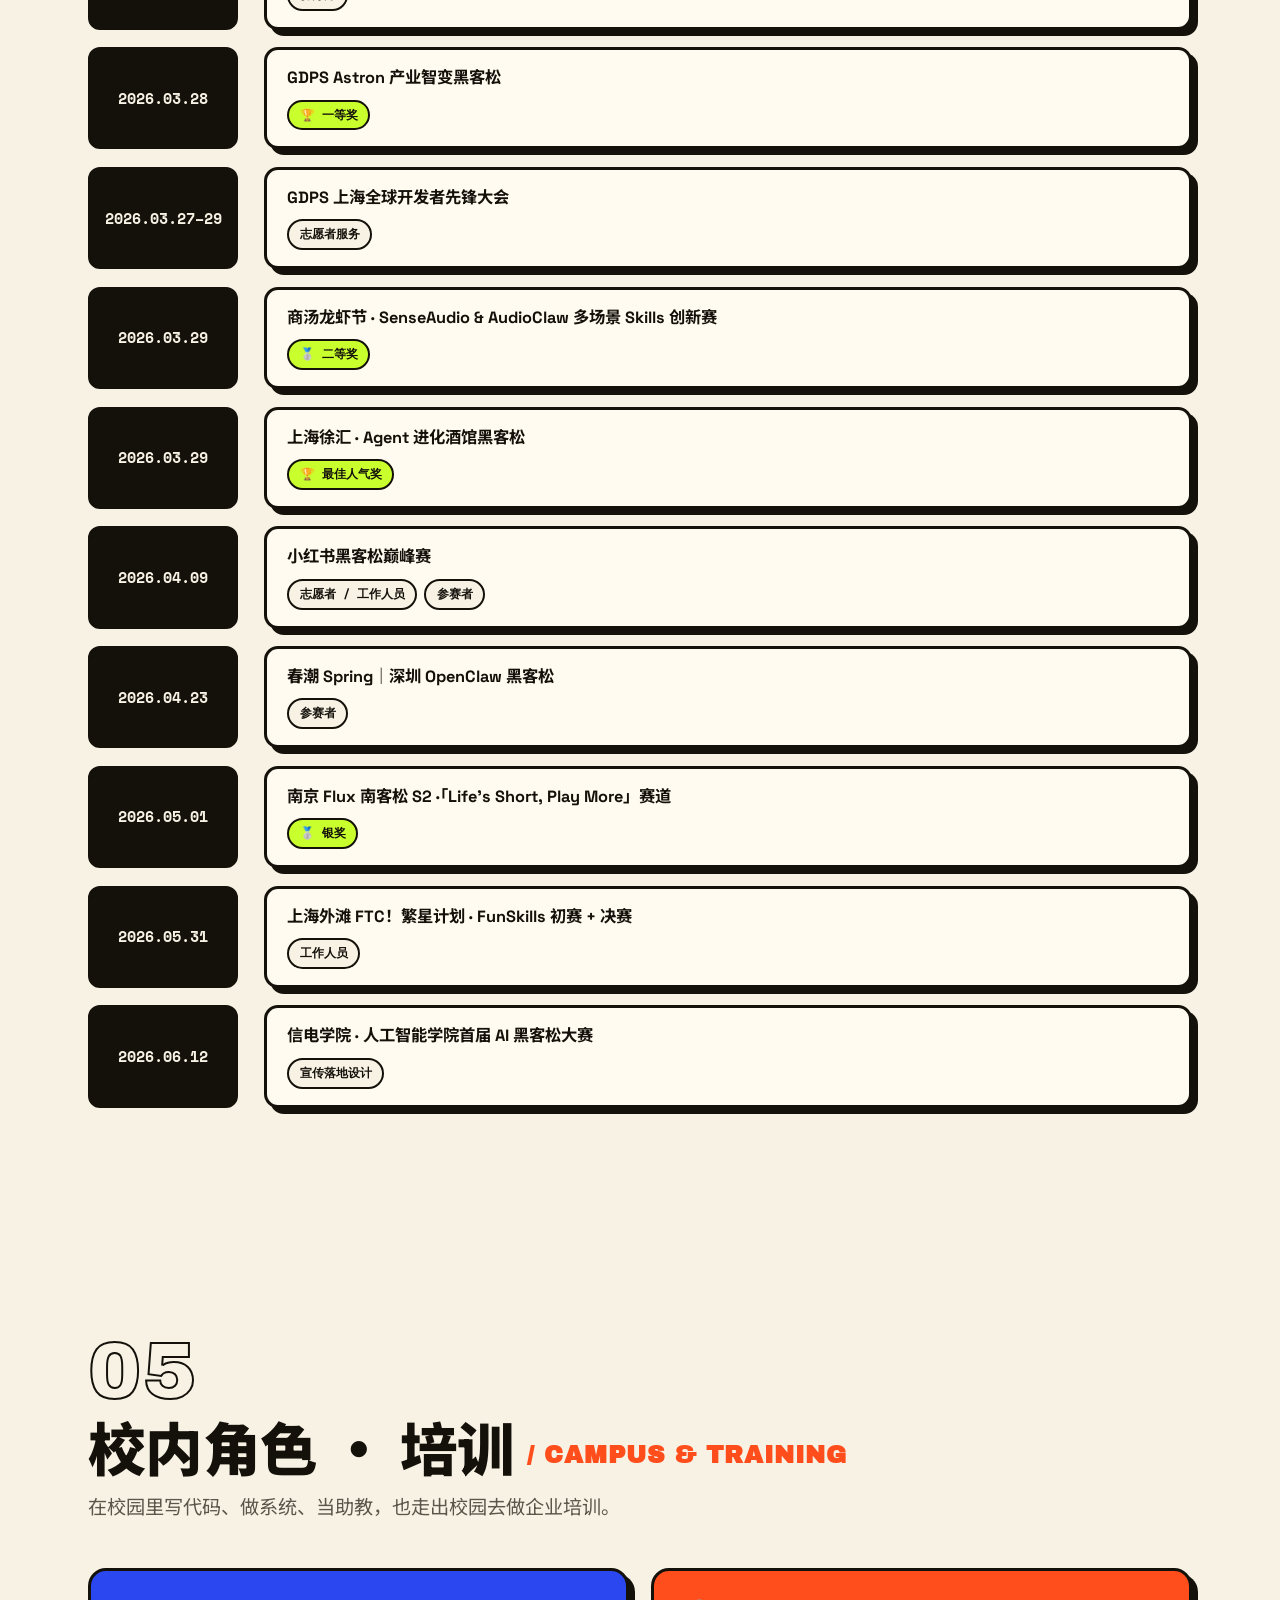
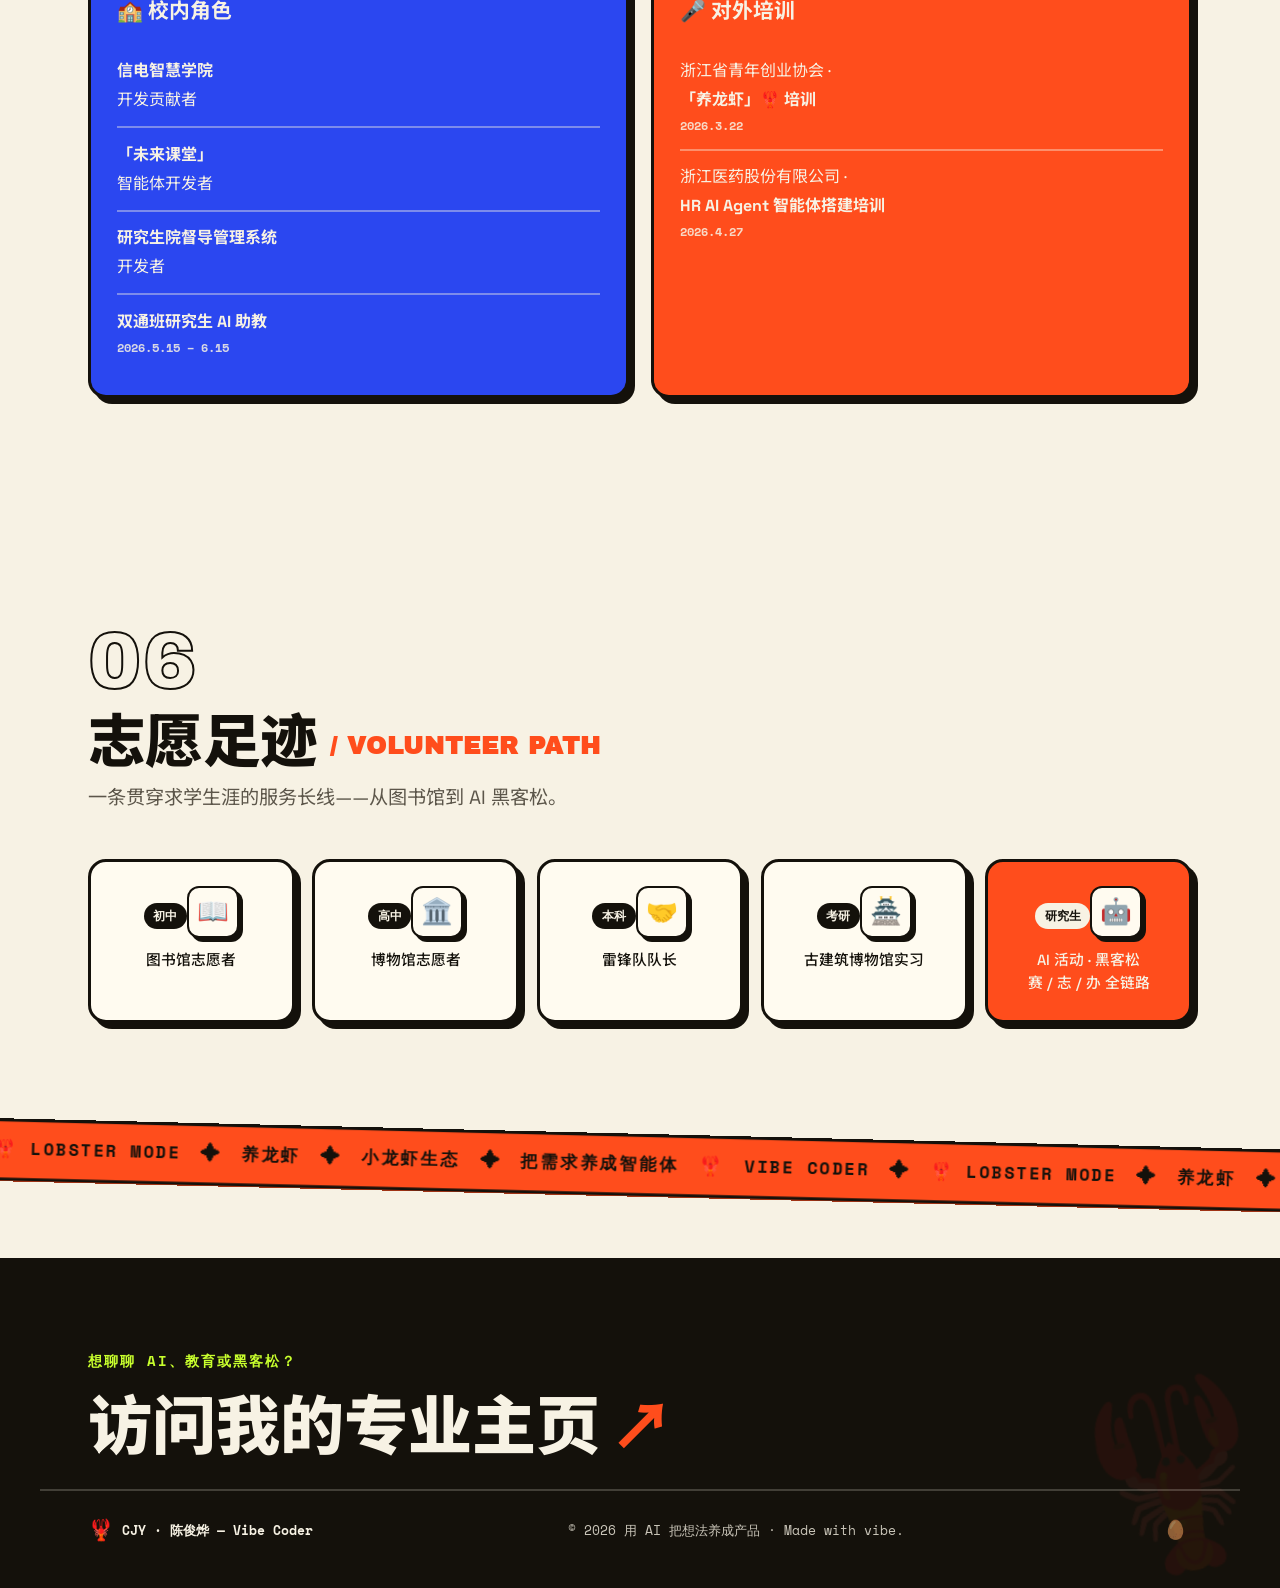
==== commit f50464fb: "Add easter-egg hint, multi-device polish & a11y - Subtle footer 🥚 button opens a device-aware popove" ====
--- a/index.html
+++ b/index.html
@@ -22,6 +22,7 @@
   <link rel="stylesheet" href="styles.css" />
 </head>
 <body>
+  <a class="skip-link" href="#top">跳到主要内容</a>
   <div class="scroll-progress" id="scrollProgress"></div>
   <span class="scroll-lob" id="scrollLob" aria-hidden="true">🦞</span>
   <div class="bg-grid" aria-hidden="true"></div>
@@ -291,6 +292,7 @@
     <div class="footer__bar">
       <span class="footer__brand"><span class="footer__logo">🦞</span> CJY · 陈俊烨 — Vibe Coder</span>
       <span class="footer__copy">© <span id="year"></span> 用 AI 把想法养成产品 · Made with vibe.</span>
+      <span class="egg-hint" id="eggHint"><button class="egg-hint__btn" type="button" aria-haspopup="true" aria-expanded="false" aria-label="隐藏的小龙虾彩蛋提示">🥚</button></span>
     </div>
   </footer>
 
--- a/styles.css
+++ b/styles.css
@@ -477,6 +477,63 @@
 }
 .lobtrail__pop--lime { background: var(--lime); }
 
+/* easter eggs: lobster swarm / rain / confetti / toast */
+.egg-layer { position: fixed; inset: 0; z-index: 9990; pointer-events: none; overflow: hidden; }
+.egg-lob { position: fixed; left: 0; top: 0; line-height: 1; will-change: transform, opacity; filter: drop-shadow(2px 2px 0 rgba(20,17,11,.35)); }
+.egg-confetti { position: fixed; top: 0; left: 0; width: 12px; height: 15px; border: 2px solid var(--ink); border-radius: 3px; will-change: transform; }
+.egg-toast {
+  position: fixed; left: 50%; top: 86px; z-index: 9991; white-space: nowrap;
+  background: var(--lime); color: var(--ink); border: var(--bd); border-radius: 14px; box-shadow: var(--sh);
+  font-family: var(--cn); font-weight: 700; font-size: 1rem; padding: .7rem 1.2rem;
+  opacity: 0; pointer-events: none; transform: translateX(-50%) translateY(-14px) rotate(-1.5deg);
+  transition: opacity .25s var(--ease), transform .25s var(--ease);
+}
+.egg-toast.is-show { opacity: 1; transform: translateX(-50%) translateY(0) rotate(-1.5deg); }
+
+/* skip link + keyboard focus (a11y) */
+.skip-link {
+  position: fixed; top: -120px; left: 12px; z-index: 200;
+  background: var(--lime); color: var(--ink); border: var(--bd); border-radius: 10px;
+  padding: .6rem 1.1rem; font-weight: 700; box-shadow: var(--sh); transition: top .2s var(--ease);
+}
+.skip-link:focus { top: calc(34px + 12px); outline: none; }
+:focus-visible { outline: 3px solid currentColor; outline-offset: 3px; border-radius: 6px; }
+
+/* subtle easter-egg hint in the footer */
+.egg-hint { position: relative; display: inline-flex; }
+.egg-hint__btn {
+  background: transparent; border: 0; cursor: pointer; font-size: 1.15rem; line-height: 1;
+  padding: 5px; border-radius: 8px; opacity: .55; color: inherit;
+  transition: opacity .2s, transform .2s; animation: egghint-pulse 3.6s ease-in-out infinite;
+}
+.egg-hint__btn:hover, .egg-hint__btn:focus-visible { opacity: 1; transform: translateY(-2px) rotate(-8deg); }
+@keyframes egghint-pulse { 0%, 100% { transform: scale(1); opacity: .5; } 50% { transform: scale(1.14); opacity: .85; } }
+.egg-hint__pop {
+  position: absolute; right: 0; bottom: calc(100% + 10px); z-index: 9991; width: max-content; max-width: 80vw;
+  background: var(--paper); color: var(--ink); border: var(--bd); border-radius: 14px; box-shadow: var(--sh-lg);
+  padding: .9rem 1.1rem; text-align: left;
+  opacity: 0; visibility: hidden; transform: translateY(8px) rotate(-1deg);
+  transition: opacity .22s var(--ease), transform .22s var(--ease), visibility .22s;
+}
+.egg-hint__pop.is-open { opacity: 1; visibility: visible; transform: none; }
+.egg-hint__pop h4 { font-family: var(--cn); font-weight: 900; font-size: .98rem; margin-bottom: .5rem; }
+.egg-hint__pop ul { display: grid; gap: .28rem; margin: 0 0 .75rem; }
+.egg-hint__pop li { font-family: var(--mono); font-size: .82rem; color: var(--muted); }
+.egg-hint__try {
+  font-family: var(--cn); font-weight: 700; font-size: .85rem; background: var(--red); color: var(--paper);
+  border: var(--bd-2); border-radius: 9px; padding: .45rem .85rem; cursor: pointer; box-shadow: var(--sh-sm);
+  transition: transform .15s var(--ease), box-shadow .15s var(--ease);
+}
+.egg-hint__try:hover { transform: translate(-2px,-2px); box-shadow: 5px 5px 0 var(--ink); }
+/* on small screens the footer bar wraps, so center the popover as a fixed sheet */
+@media (max-width: 620px) {
+  .egg-hint__pop {
+    position: fixed; left: 50%; right: auto; bottom: 84px; top: auto; max-width: 88vw;
+    transform: translateX(-50%) translateY(8px) rotate(-1deg);
+  }
+  .egg-hint__pop.is-open { transform: translateX(-50%) translateY(0) rotate(-1deg); }
+}
+
 /* =====================================================================
    Reveal
    ===================================================================== */
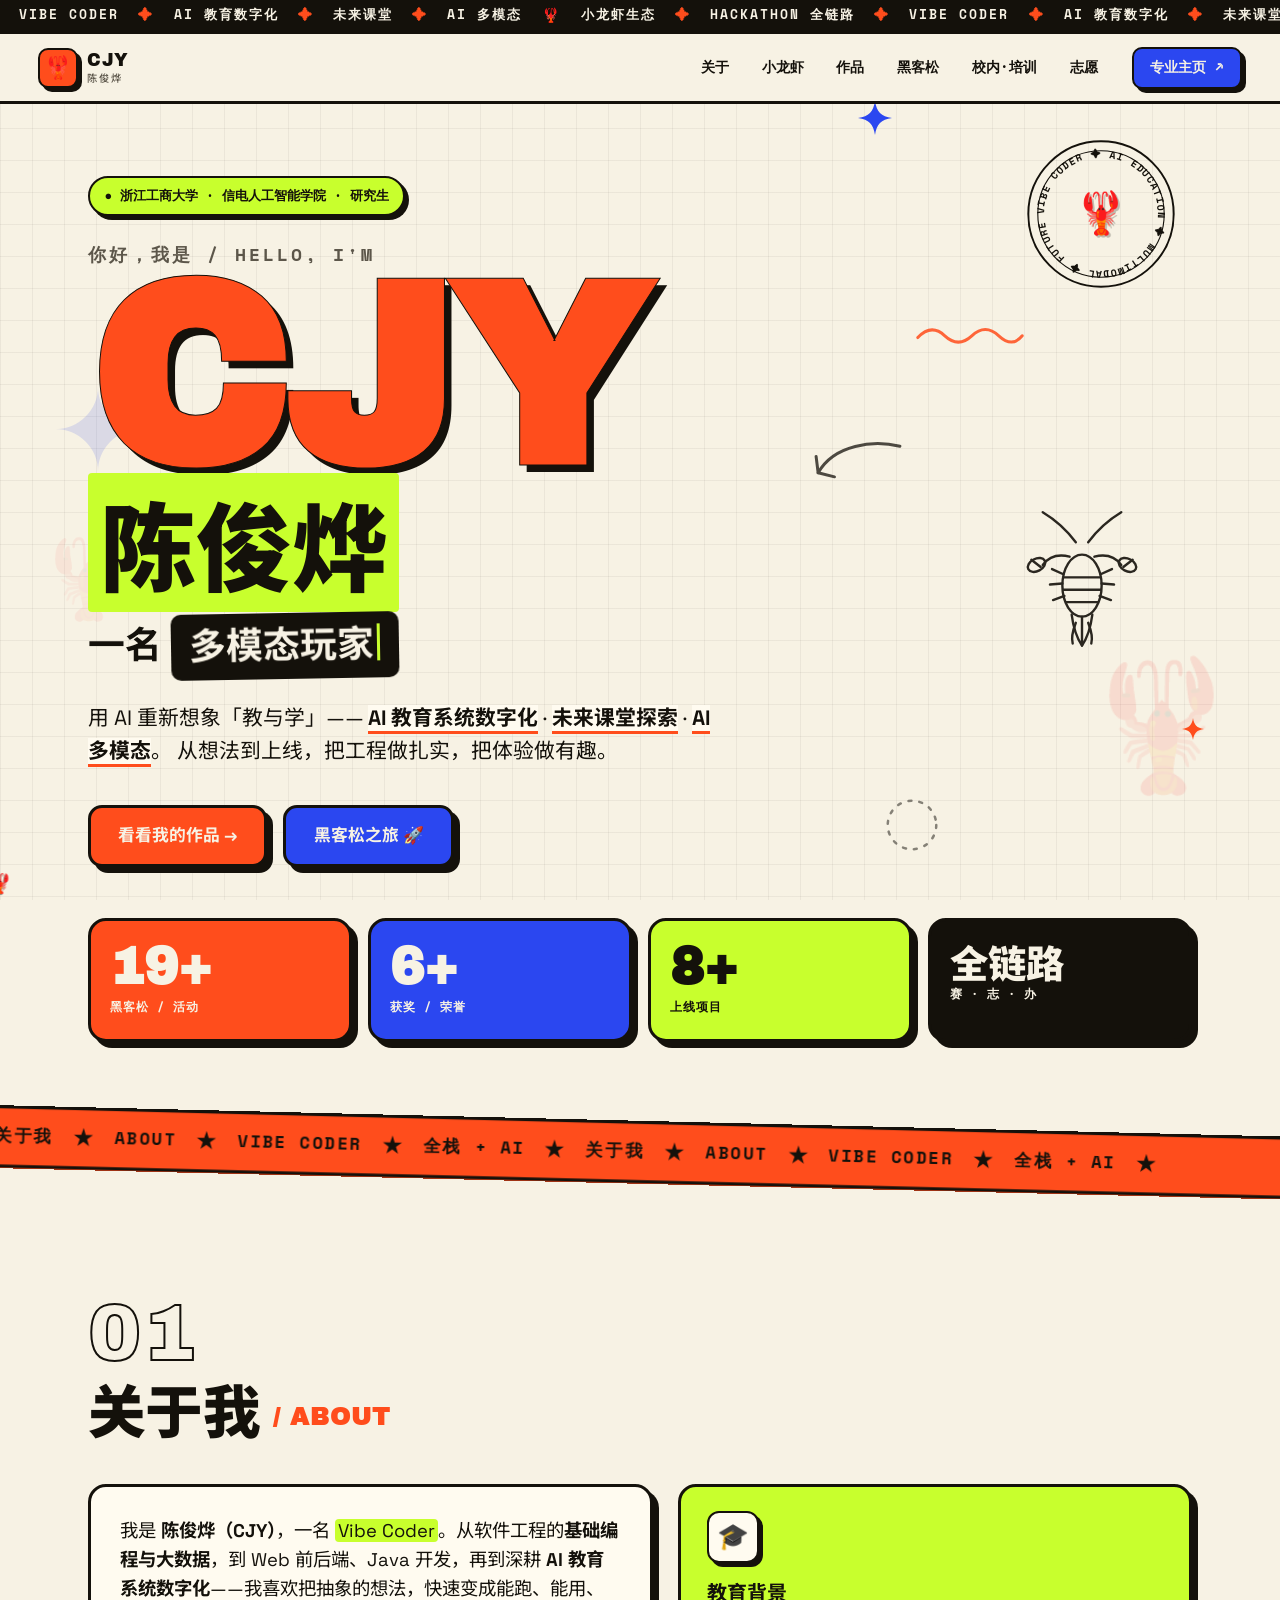
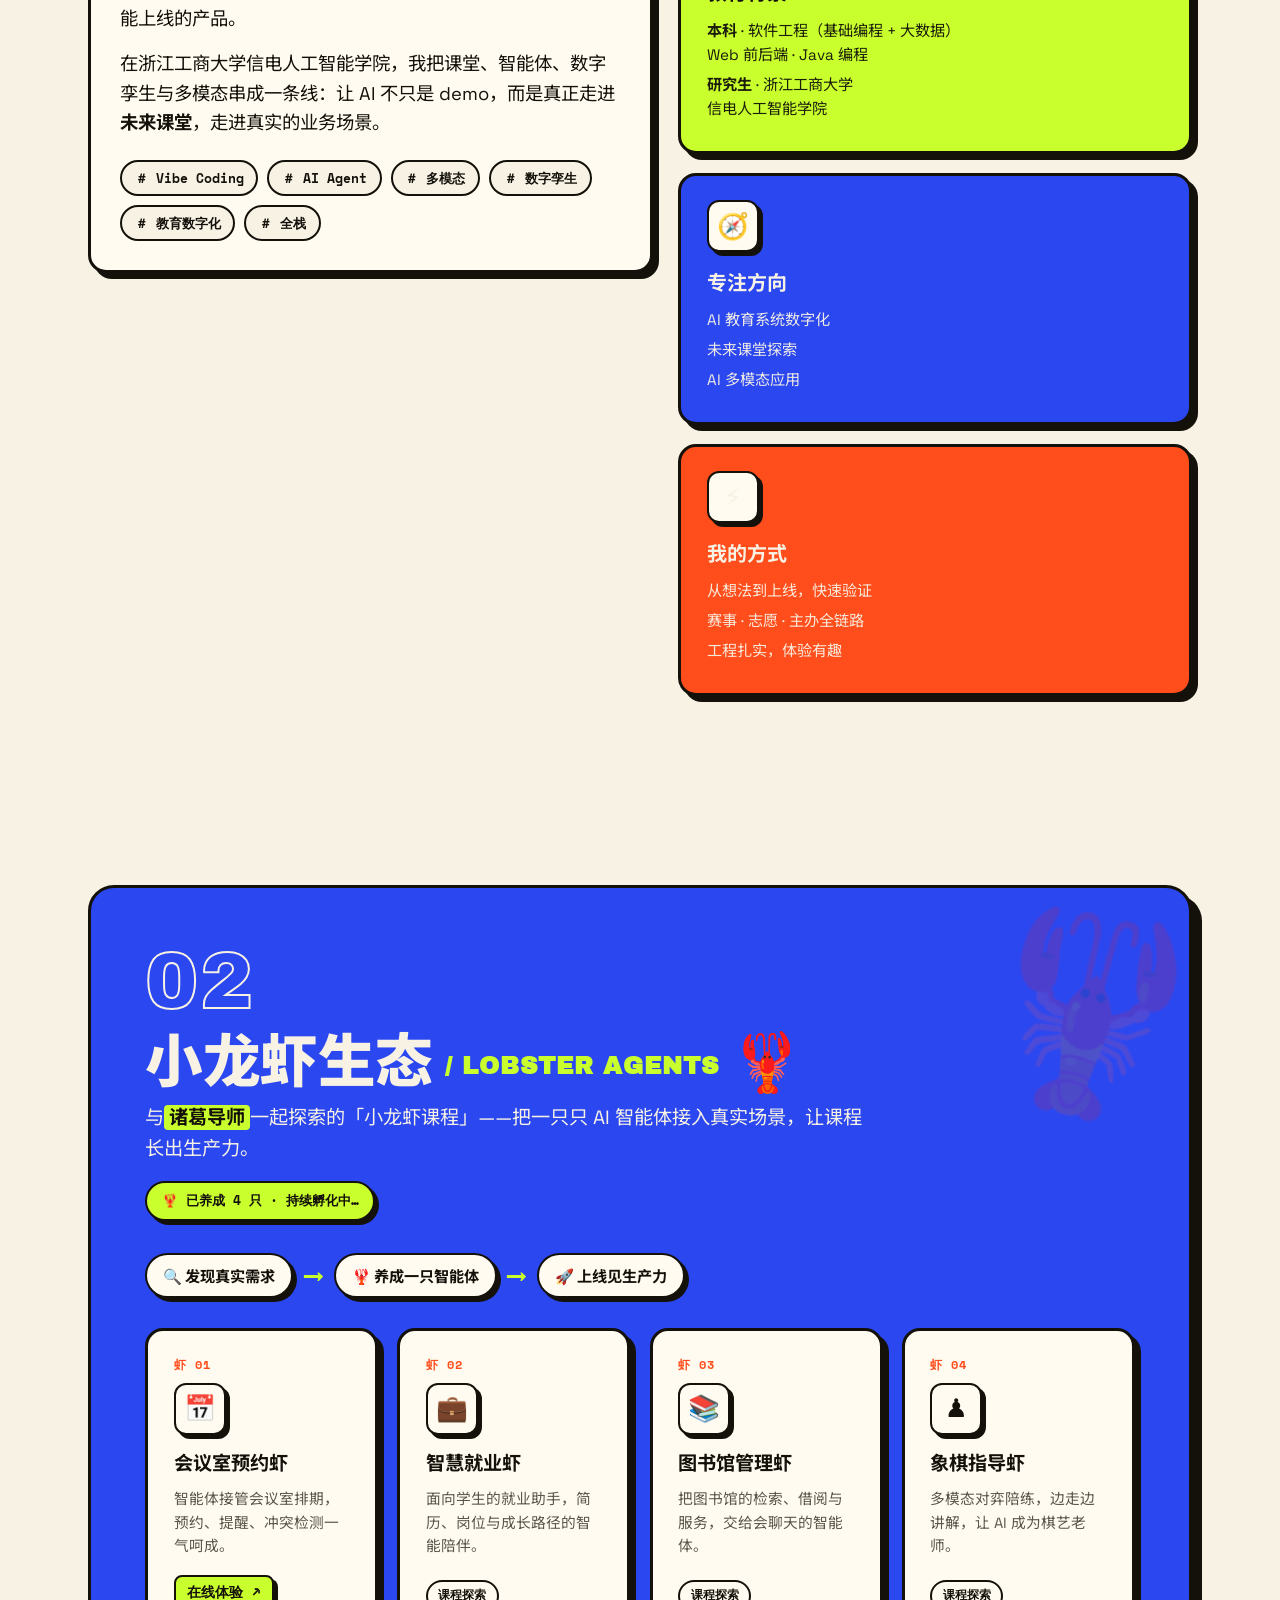
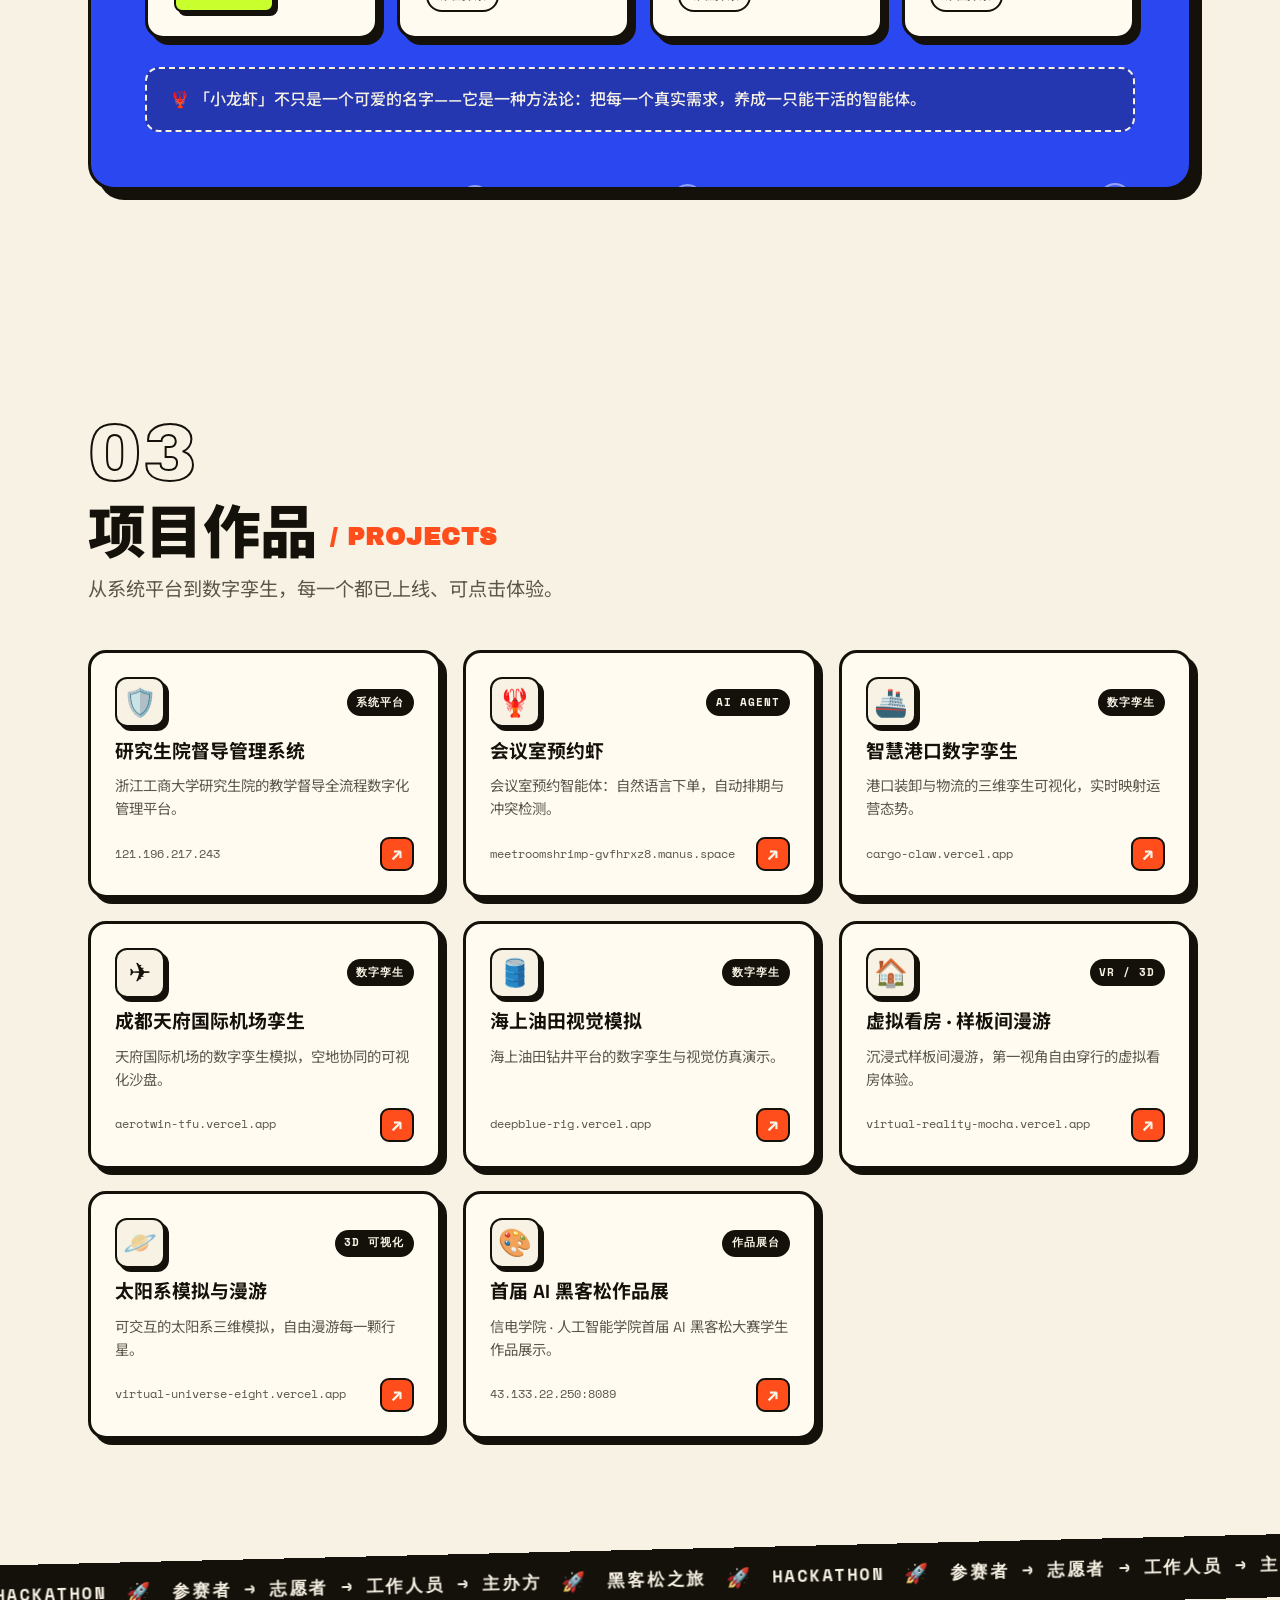
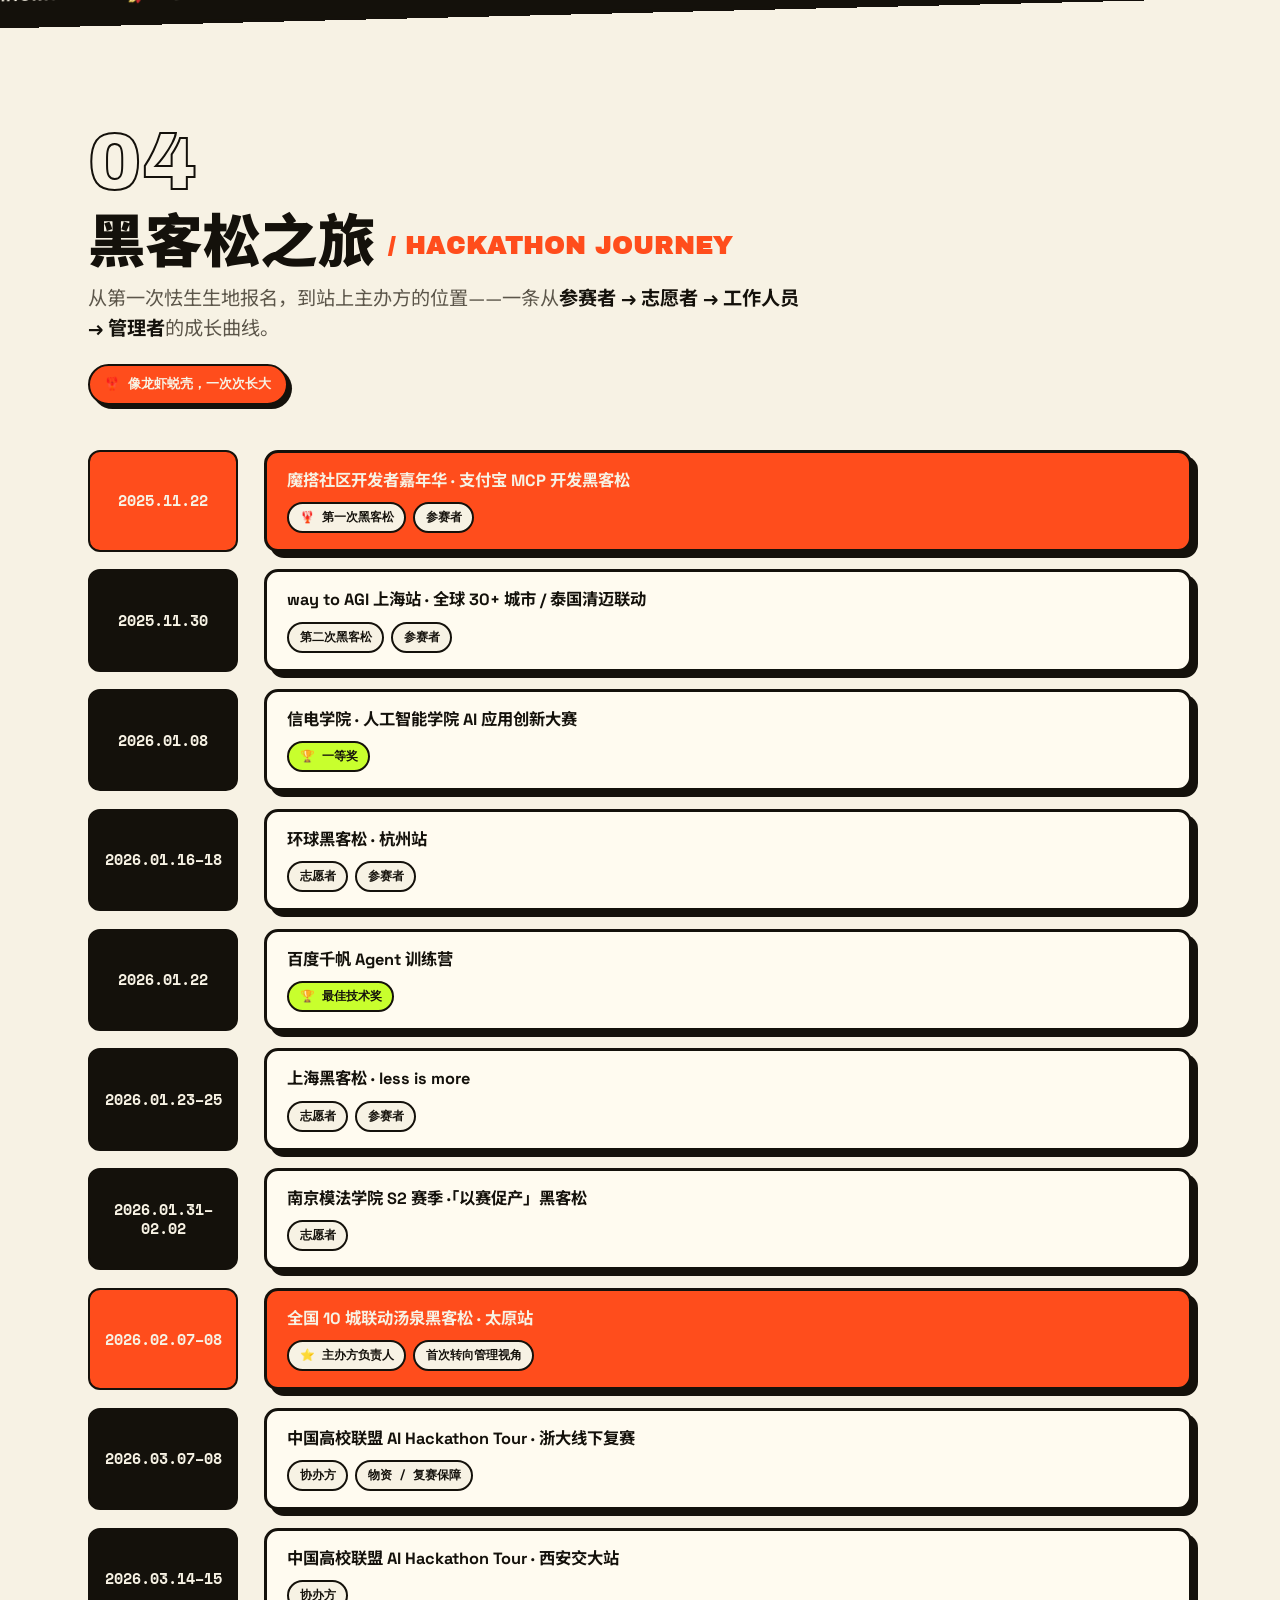
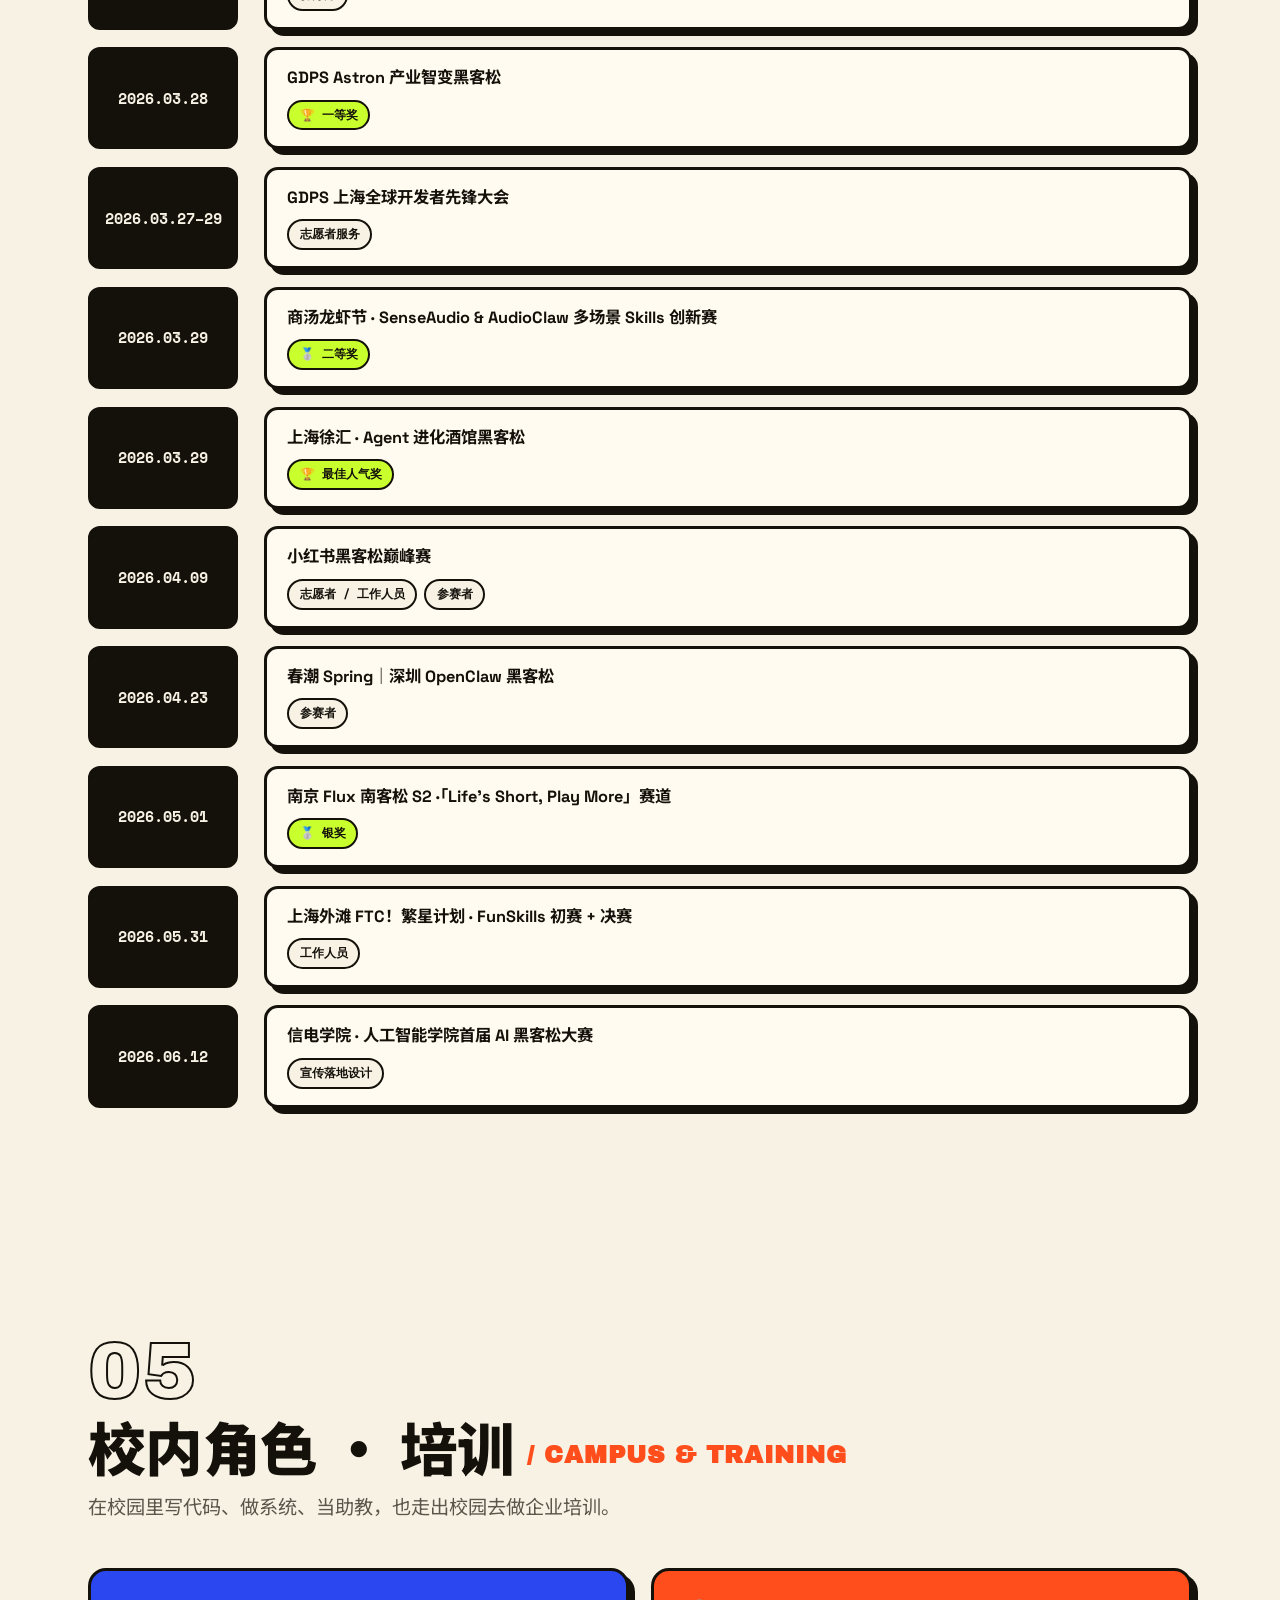
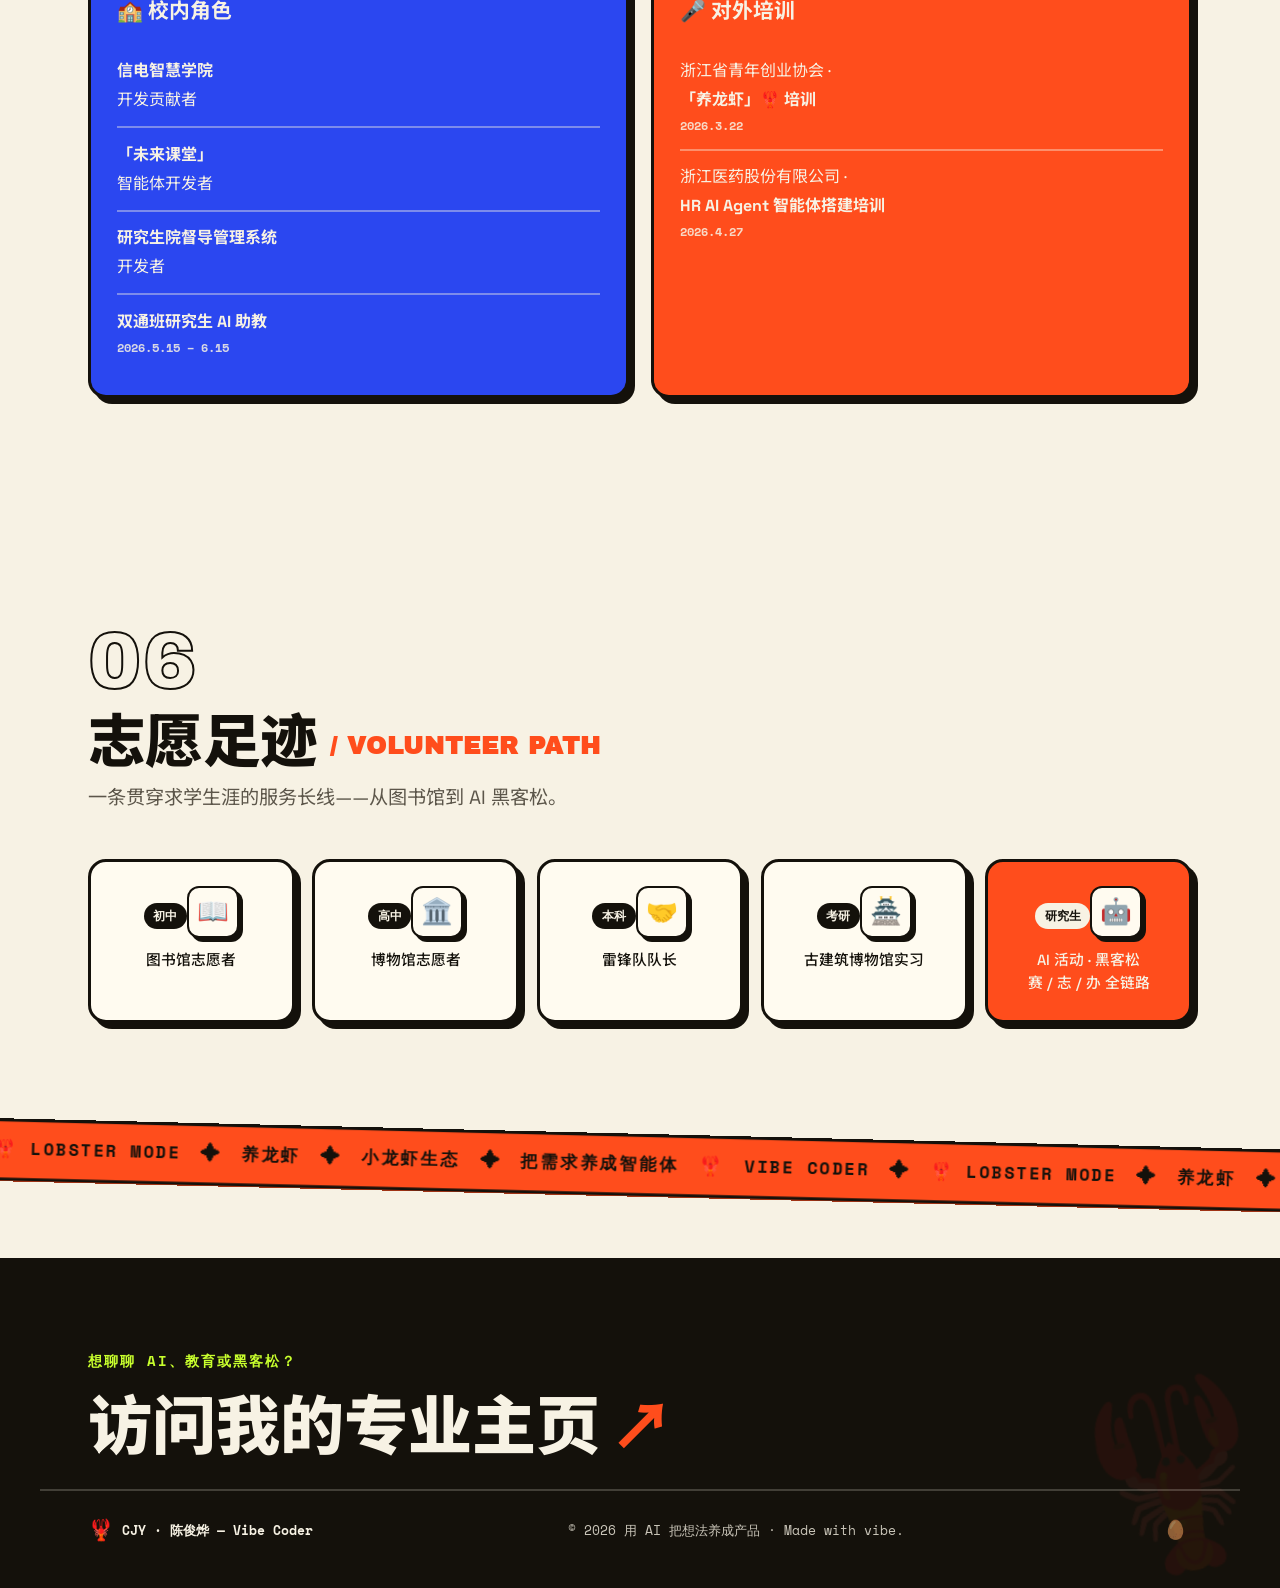
==== commit 49524a4d: "Add share card, SEO structured data & PWA install support - og.png: a 1200×630 brutalist share card " ====
--- a/index.html
+++ b/index.html
@@ -8,12 +8,42 @@
   <meta name="author" content="陈俊烨 CJY" />
   <meta name="theme-color" content="#F7F2E4" />
 
+  <link rel="canonical" href="https://cjy-self-production.zeabur.app/" />
+
   <meta property="og:type" content="website" />
+  <meta property="og:site_name" content="CJY · 陈俊烨" />
+  <meta property="og:locale" content="zh_CN" />
   <meta property="og:title" content="CJY 陈俊烨 · VIBE CODER" />
   <meta property="og:description" content="AI 教育系统数字化 · 未来课堂探索 · AI 多模态 🦞" />
-  <meta property="og:url" content="https://cjy-self-production.zeabur.app" />
+  <meta property="og:url" content="https://cjy-self-production.zeabur.app/" />
+  <meta property="og:image" content="https://cjy-self-production.zeabur.app/og.png" />
+  <meta property="og:image:width" content="1200" />
+  <meta property="og:image:height" content="630" />
+  <meta property="og:image:alt" content="CJY 陈俊烨 · Vibe Coder · AI 教育 × 多模态 × 未来课堂 🦞" />
+  <meta name="twitter:card" content="summary_large_image" />
+  <meta name="twitter:title" content="CJY 陈俊烨 · VIBE CODER" />
+  <meta name="twitter:description" content="AI 教育系统数字化 · 未来课堂探索 · AI 多模态 🦞" />
+  <meta name="twitter:image" content="https://cjy-self-production.zeabur.app/og.png" />
 
   <link rel="icon" href="data:image/svg+xml,<svg xmlns=%22http://www.w3.org/2000/svg%22 viewBox=%220 0 100 100%22><text y=%22.9em%22 font-size=%2290%22>🦞</text></svg>" />
+  <link rel="apple-touch-icon" href="/apple-touch-icon.png" />
+  <link rel="manifest" href="/site.webmanifest" />
+
+  <script type="application/ld+json">
+  {
+    "@context": "https://schema.org",
+    "@type": "Person",
+    "name": "陈俊烨",
+    "alternateName": "CJY",
+    "url": "https://cjy-self-production.zeabur.app/",
+    "image": "https://cjy-self-production.zeabur.app/og.png",
+    "jobTitle": "Vibe Coder",
+    "description": "专注 AI 教育系统数字化、未来课堂探索与 AI 多模态的 Vibe Coder。",
+    "knowsAbout": ["AI 教育", "AI Agent", "多模态", "数字孪生", "未来课堂", "全栈开发", "黑客松"],
+    "affiliation": { "@type": "CollegeOrUniversity", "name": "浙江工商大学 信电人工智能学院" },
+    "alumniOf": { "@type": "CollegeOrUniversity", "name": "浙江工商大学" }
+  }
+  </script>
 
   <link rel="preconnect" href="https://fonts.googleapis.com" />
   <link rel="preconnect" href="https://fonts.gstatic.com" crossorigin />
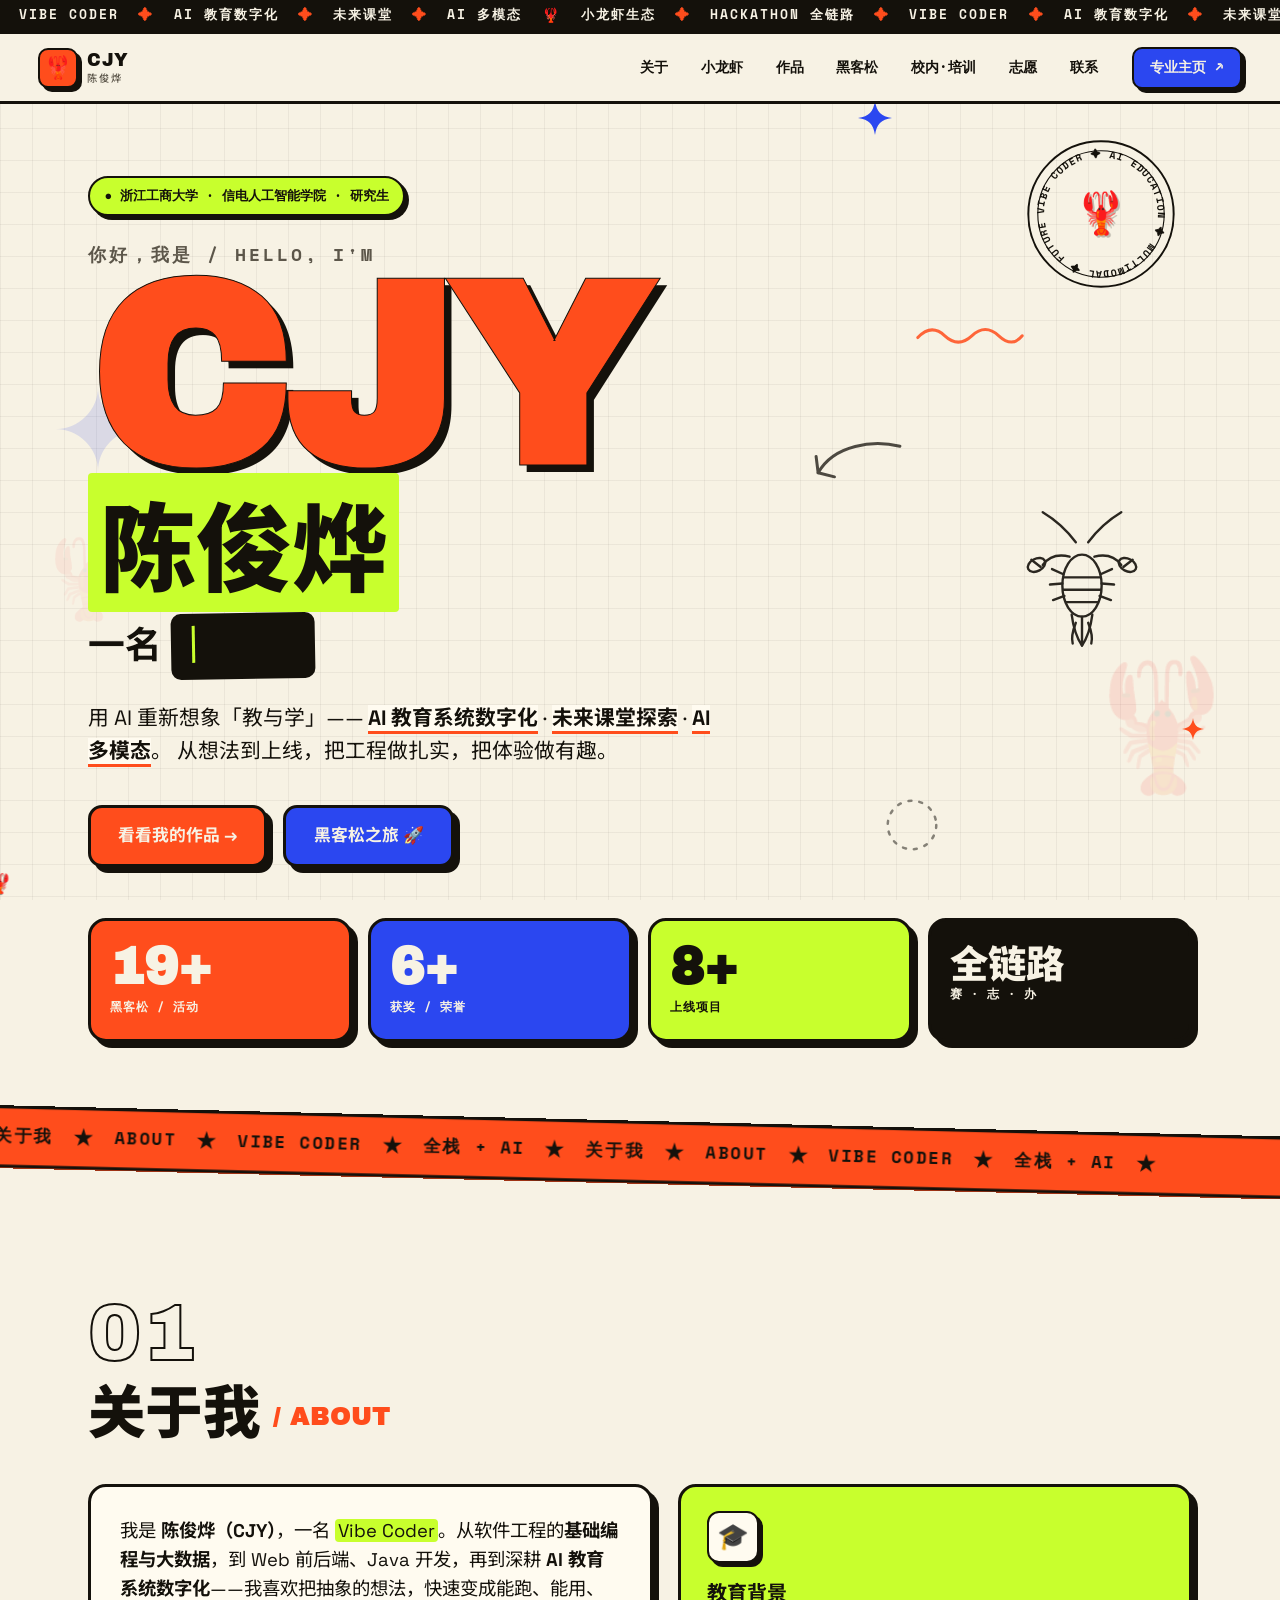
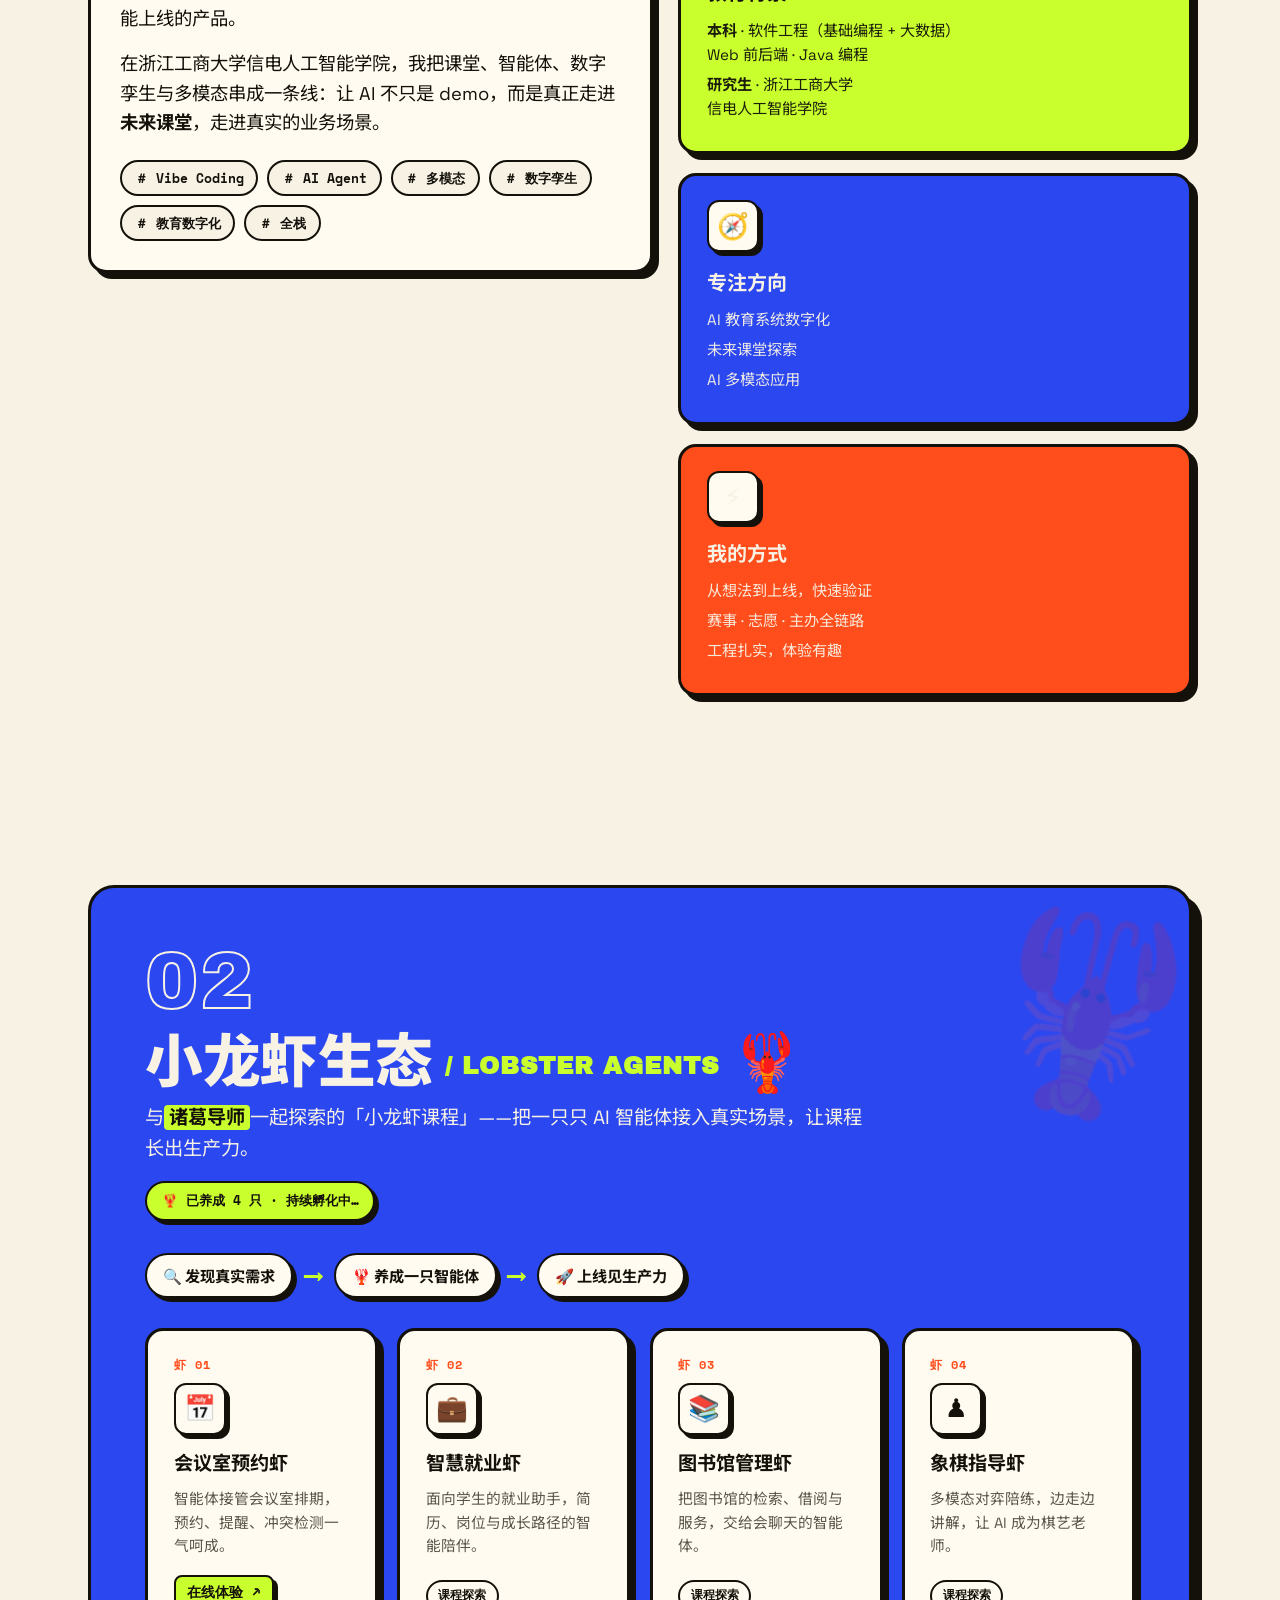
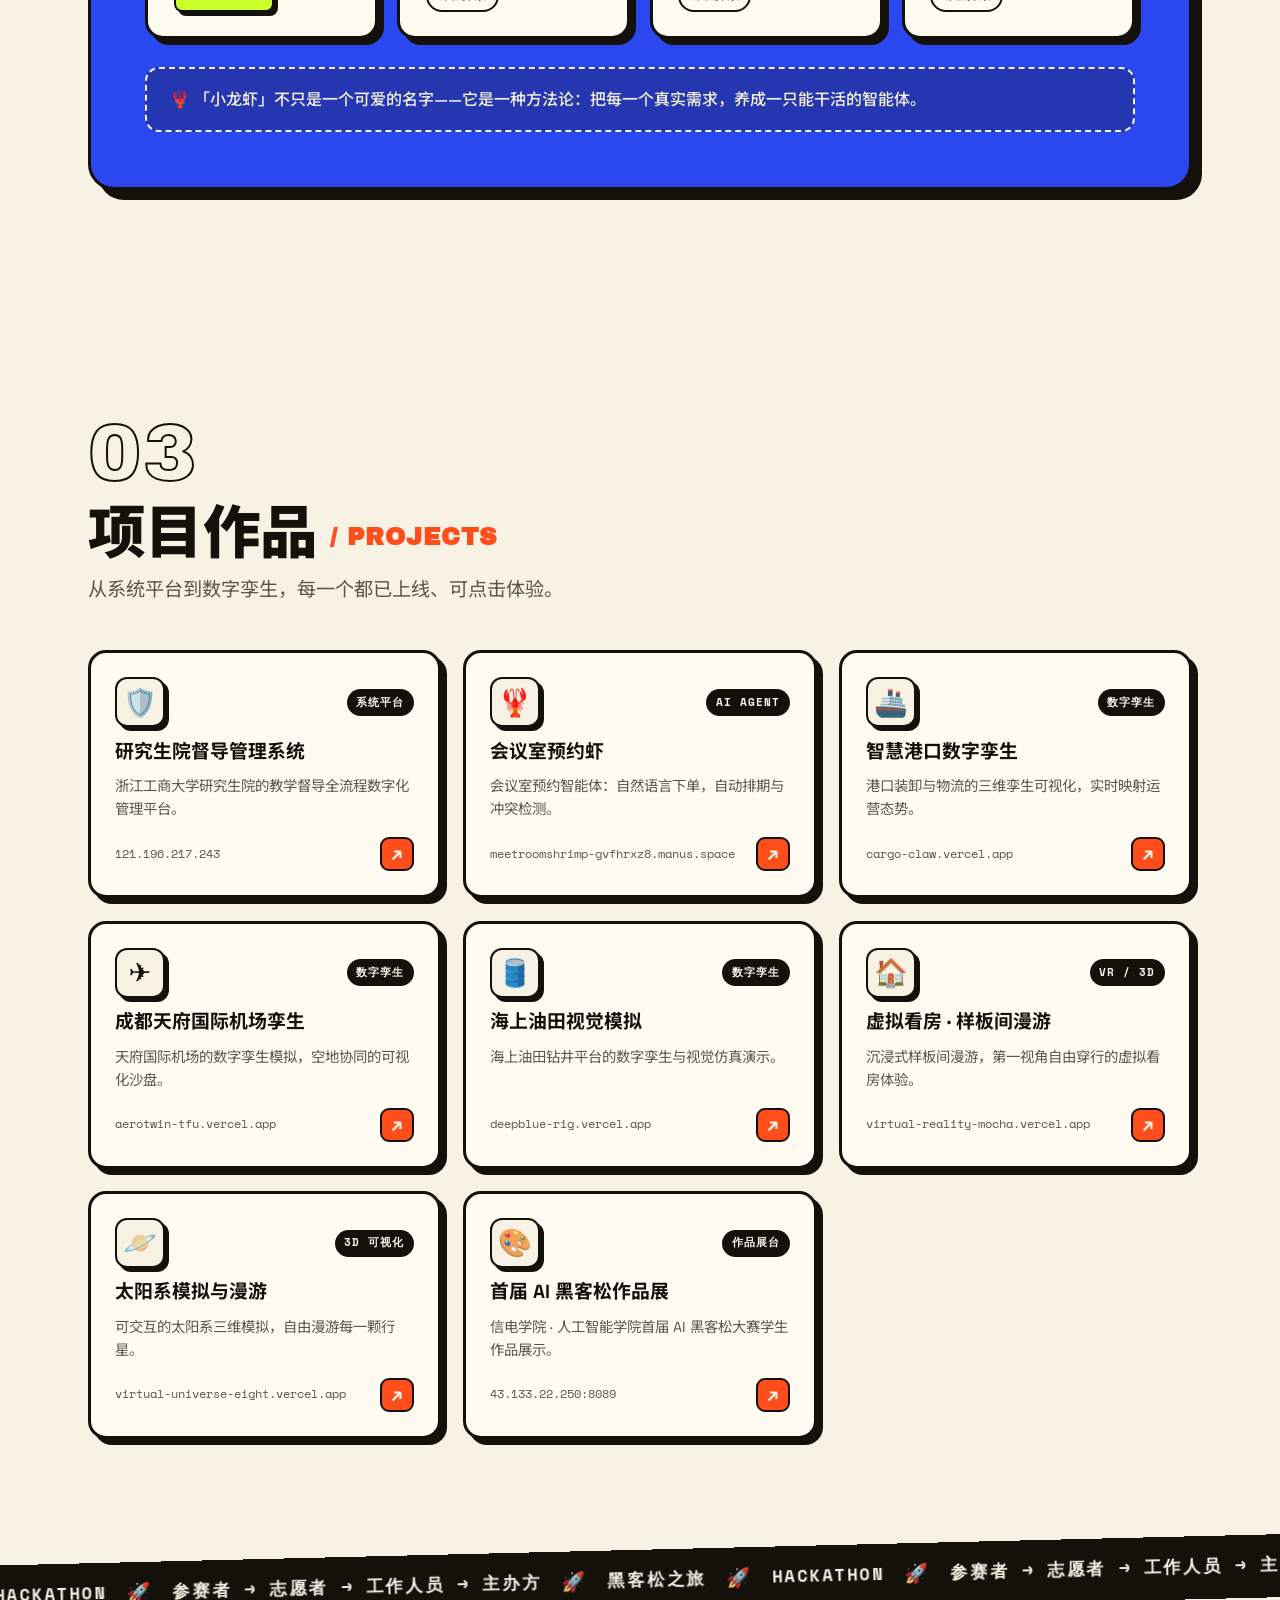
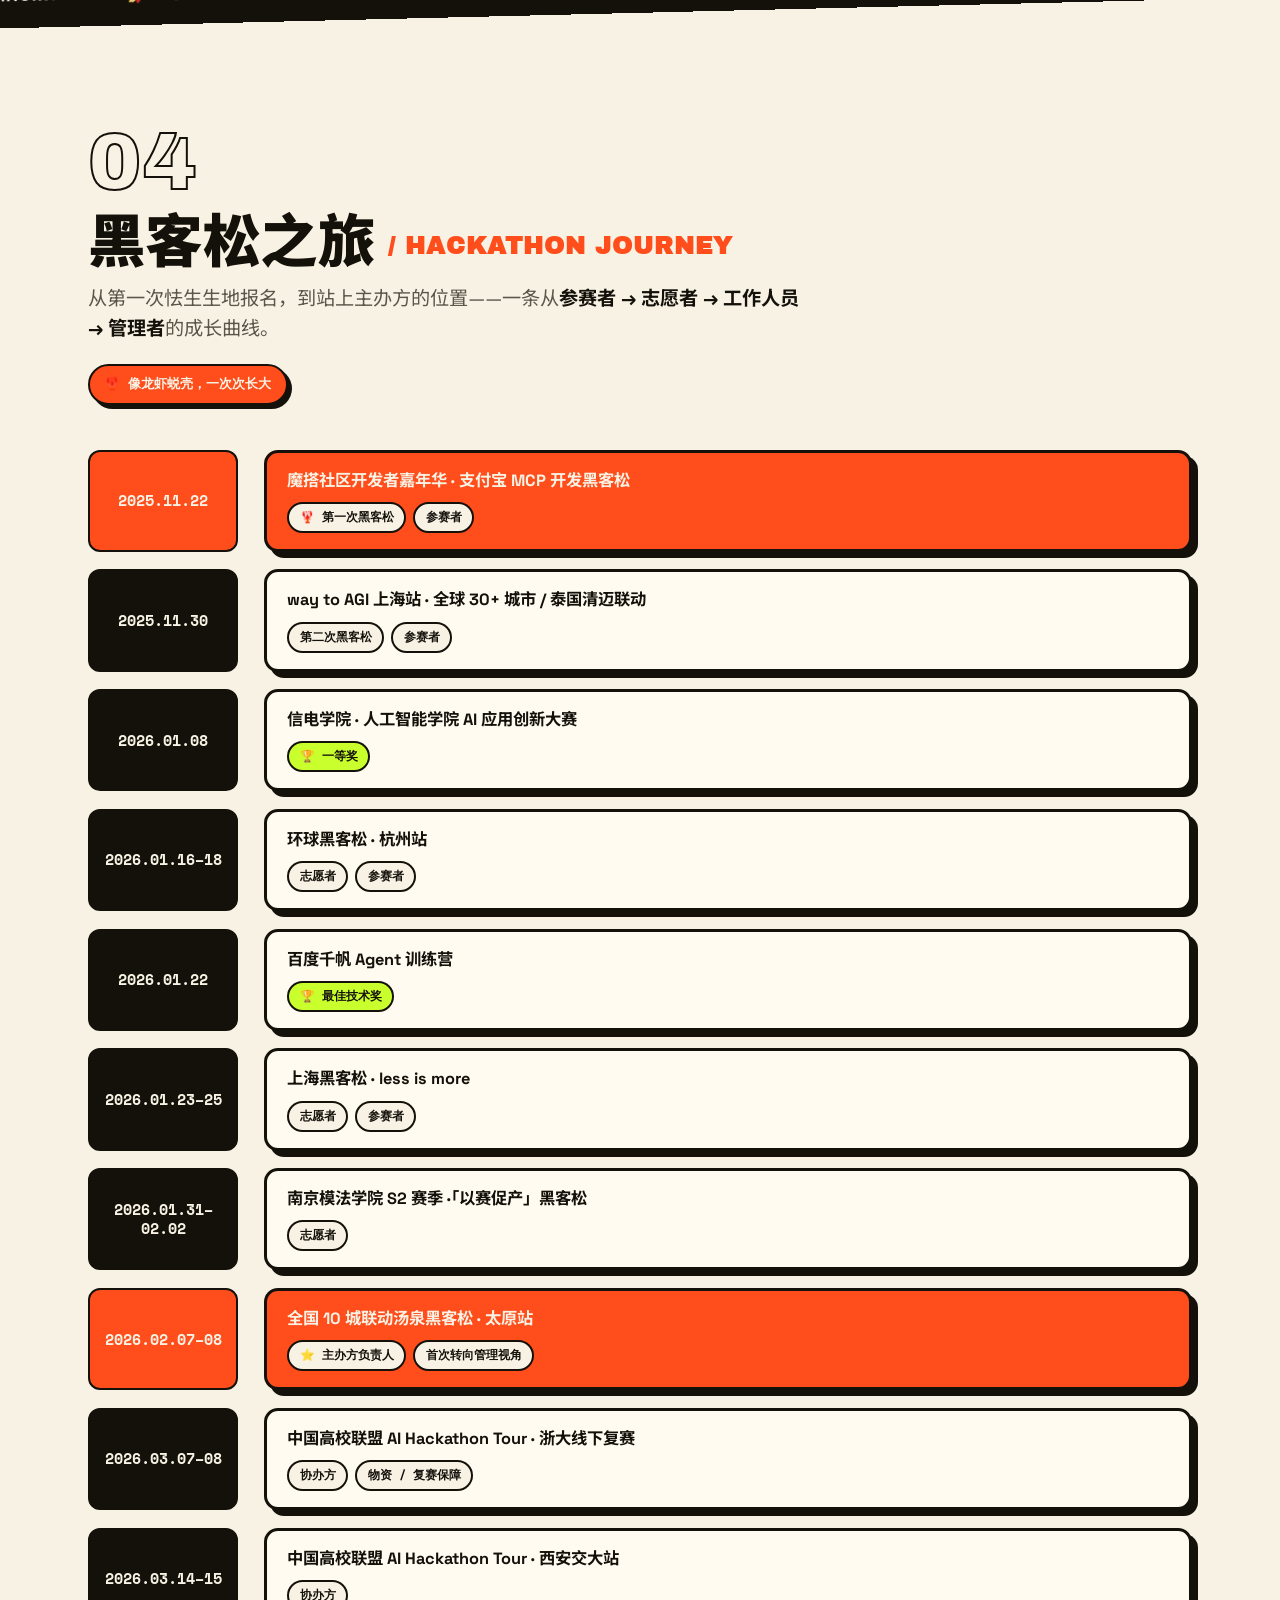
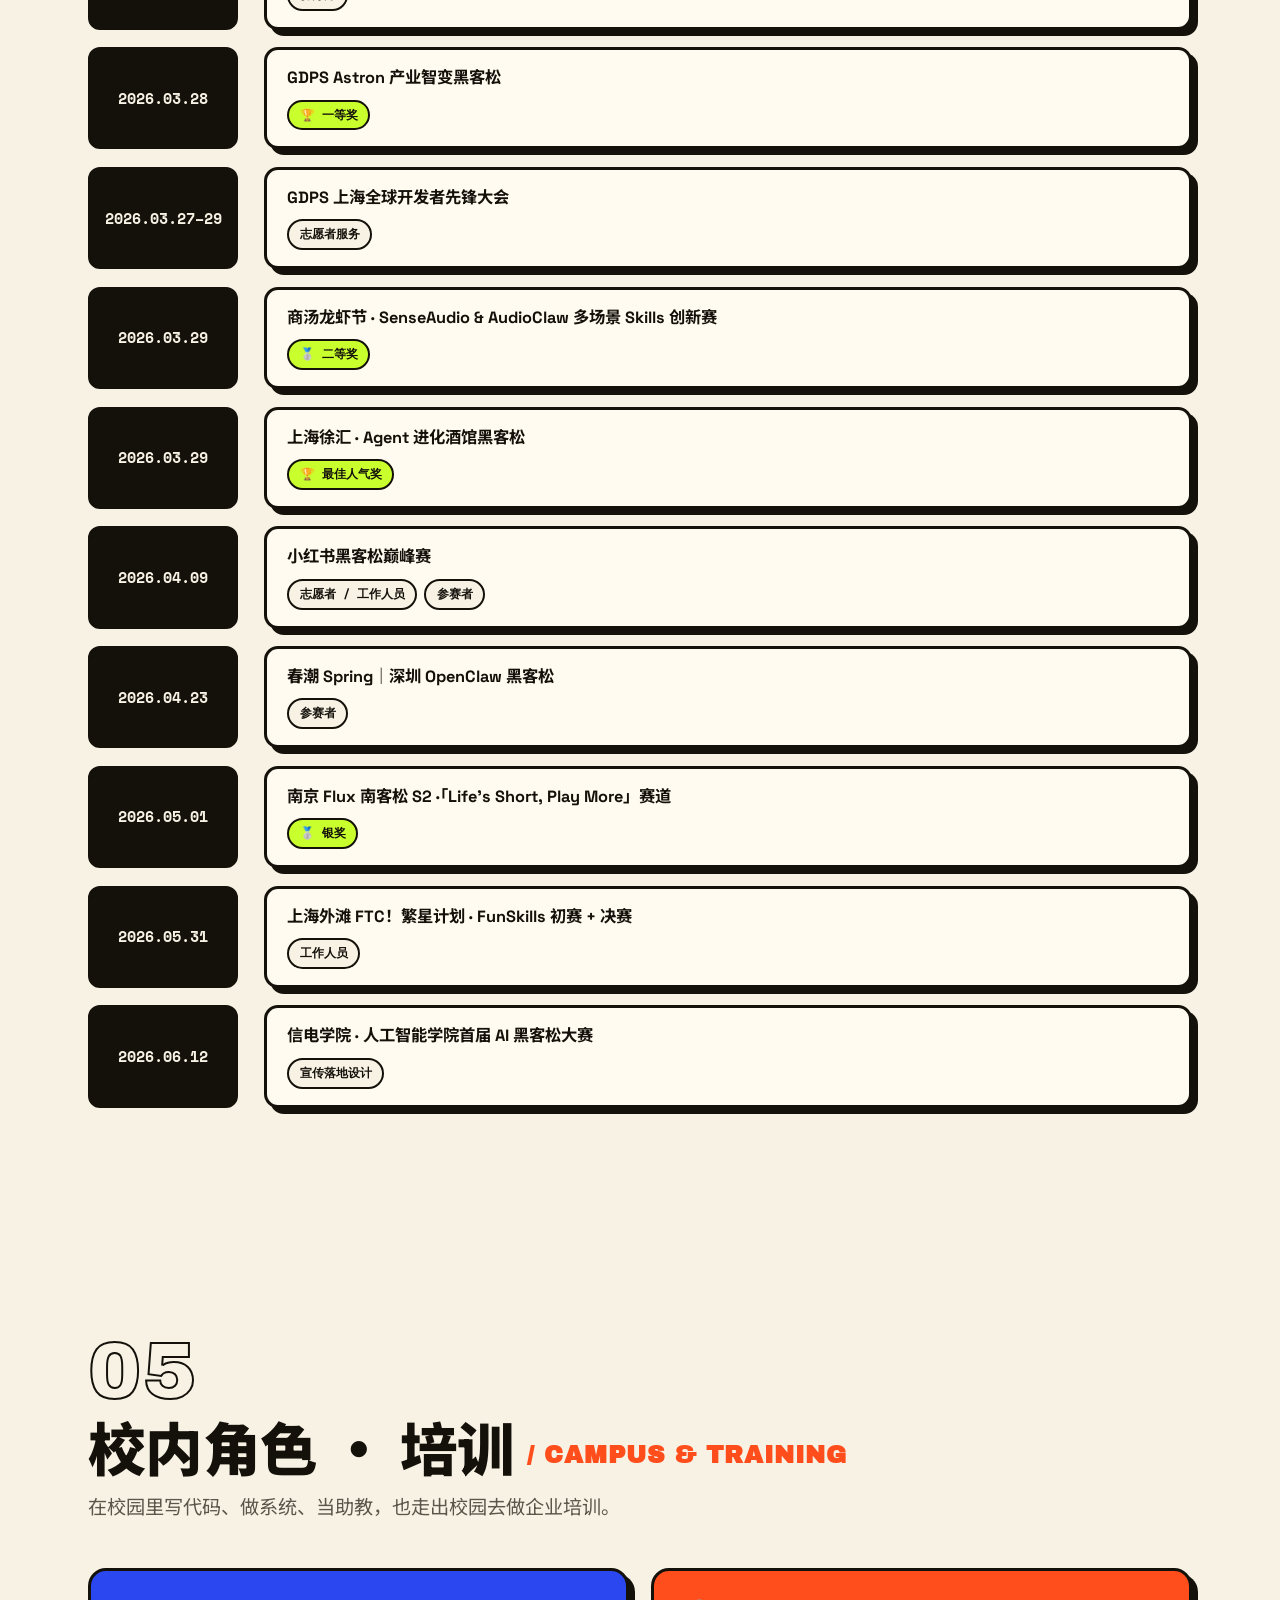
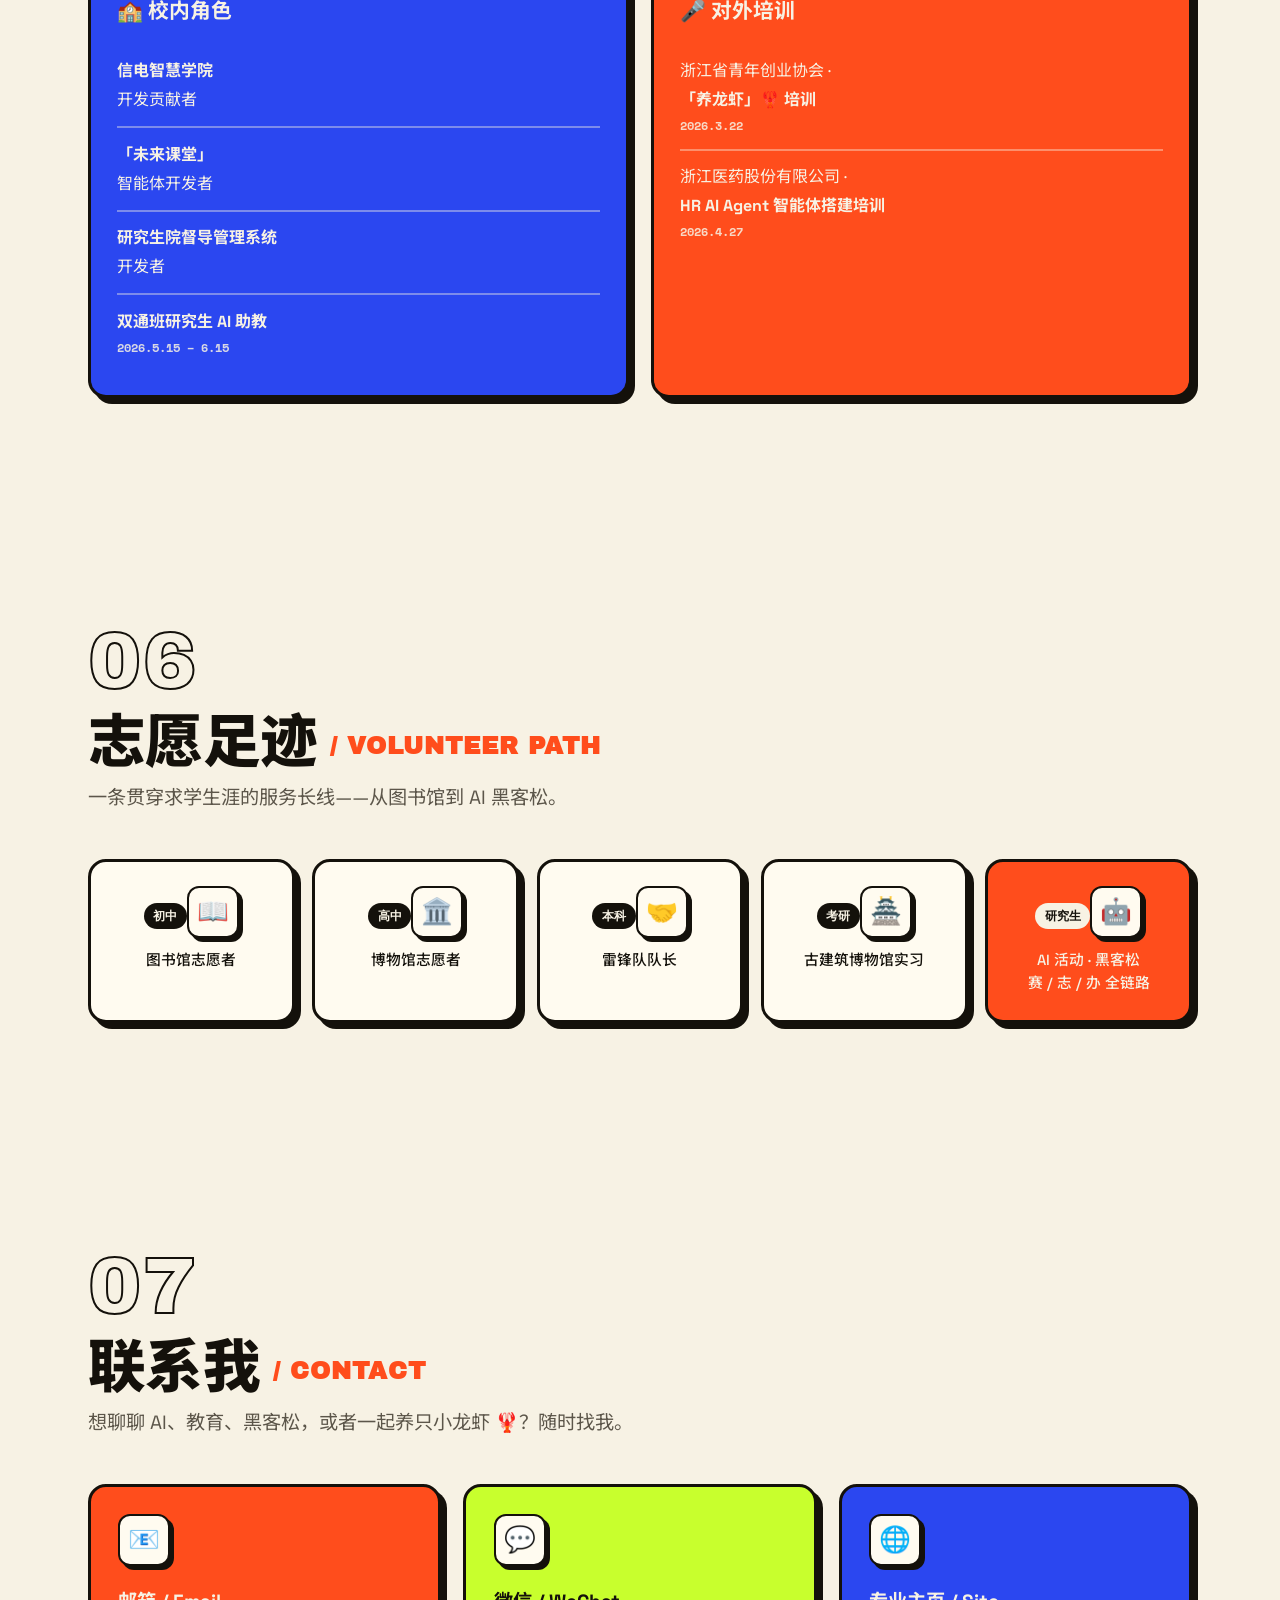
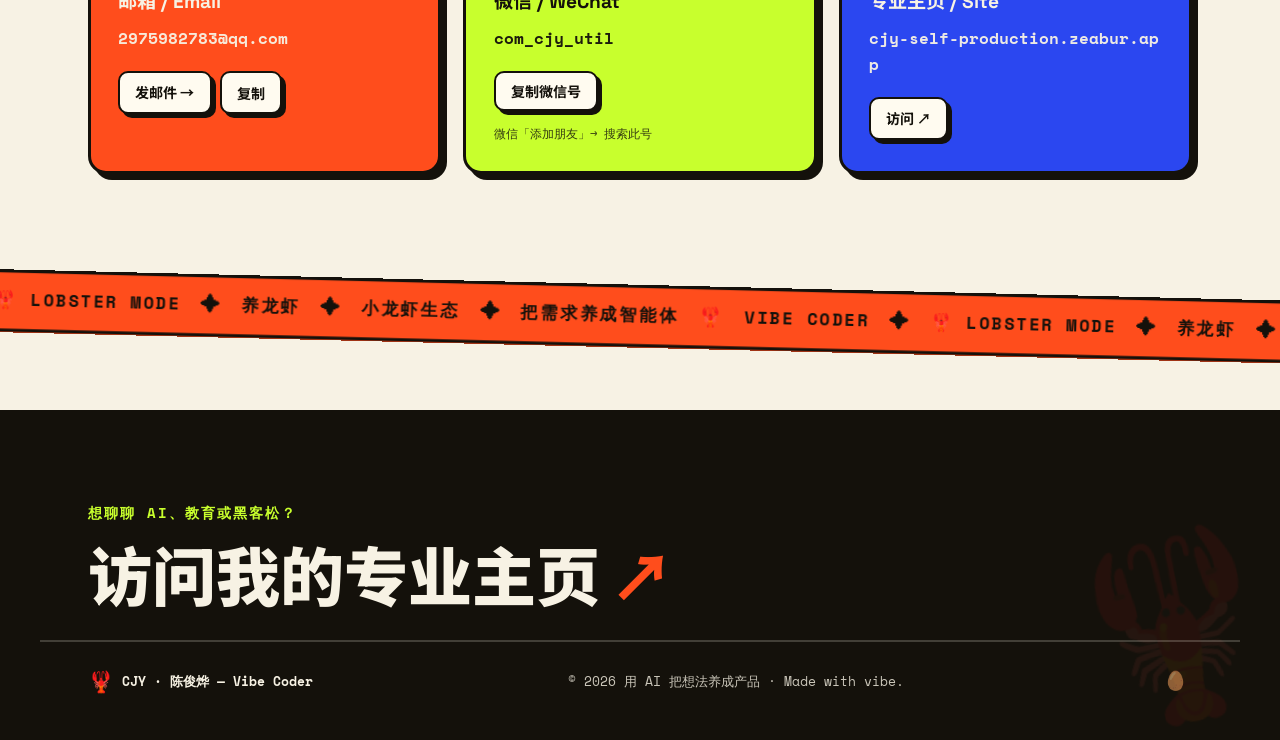
==== commit b1acadff: "Add Contact section (email + WeChat) with copy-to-clipboard - New "07 联系我 / CONTACT" section: email " ====
--- a/index.html
+++ b/index.html
@@ -38,6 +38,7 @@
     "url": "https://cjy-self-production.zeabur.app/",
     "image": "https://cjy-self-production.zeabur.app/og.png",
     "jobTitle": "Vibe Coder",
+    "email": "2975982783@qq.com",
     "description": "专注 AI 教育系统数字化、未来课堂探索与 AI 多模态的 Vibe Coder。",
     "knowsAbout": ["AI 教育", "AI Agent", "多模态", "数字孪生", "未来课堂", "全栈开发", "黑客松"],
     "affiliation": { "@type": "CollegeOrUniversity", "name": "浙江工商大学 信电人工智能学院" },
@@ -81,6 +82,7 @@
       <a href="#journey">黑客松</a>
       <a href="#campus">校内·培训</a>
       <a href="#volunteer">志愿</a>
+      <a href="#contact">联系</a>
     </nav>
     <a class="nav__cta" href="https://cjy-self-production.zeabur.app" target="_blank" rel="noopener">专业主页 ↗</a>
     <button class="nav__burger" id="navBurger" aria-label="菜单" aria-expanded="false"><span></span><span></span><span></span></button>
@@ -302,6 +304,43 @@
         <div class="panel vstep vstep--now reveal" data-reveal><span class="vstep__when">研究生</span><span class="card__emoji">🤖</span><p>AI 活动 · 黑客松<br/>赛 / 志 / 办 全链路</p></div>
       </div>
     </section>
+
+    <!-- ============ CONTACT ============ -->
+    <section class="section contact" id="contact">
+      <div class="section__head">
+        <span class="section__num reveal" data-reveal>07</span>
+        <h2 class="section__title reveal" data-reveal>联系我 <span>/ CONTACT</span></h2>
+        <p class="section__sub reveal" data-reveal>想聊聊 AI、教育、黑客松，或者一起养只小龙虾 🦞？随时找我。</p>
+      </div>
+      <div class="contact__grid">
+        <div class="panel ccard card--red reveal" data-reveal>
+          <span class="card__emoji">📧</span>
+          <h3>邮箱 / Email</h3>
+          <p class="ccard__val">2975982783@qq.com</p>
+          <div class="ccard__acts">
+            <a class="ccard__btn" href="mailto:2975982783@qq.com">发邮件 →</a>
+            <button class="ccard__btn ccard__btn--ghost" type="button" data-copy="2975982783@qq.com">复制</button>
+          </div>
+        </div>
+        <div class="panel ccard card--lime reveal" data-reveal>
+          <span class="card__emoji">💬</span>
+          <h3>微信 / WeChat</h3>
+          <p class="ccard__val">com_cjy_util</p>
+          <div class="ccard__acts">
+            <button class="ccard__btn" type="button" data-copy="com_cjy_util">复制微信号</button>
+          </div>
+          <p class="ccard__hint">微信「添加朋友」→ 搜索此号</p>
+        </div>
+        <div class="panel ccard card--blue reveal" data-reveal>
+          <span class="card__emoji">🌐</span>
+          <h3>专业主页 / Site</h3>
+          <p class="ccard__val">cjy-self-production.zeabur.app</p>
+          <div class="ccard__acts">
+            <a class="ccard__btn" href="https://cjy-self-production.zeabur.app" target="_blank" rel="noopener">访问 ↗</a>
+          </div>
+        </div>
+      </div>
+    </section>
   </main>
 
   <!-- ===== lobster parade ===== -->
--- a/styles.css
+++ b/styles.css
@@ -431,6 +431,25 @@
 .vstep--now .vstep__when { background: var(--paper); color: var(--ink); }
 
 /* =====================================================================
+   Contact
+   ===================================================================== */
+.contact__grid { display: grid; grid-template-columns: repeat(auto-fit, minmax(260px, 1fr)); gap: 1.4rem; }
+.ccard { padding: 1.7rem; display: flex; flex-direction: column; gap: .45rem; transition: transform .2s var(--ease), box-shadow .2s var(--ease); }
+.ccard:hover { transform: translate(-4px,-4px) rotate(-1deg); box-shadow: var(--sh-lg); }
+.ccard h3 { font-size: 1.2rem; }
+.ccard__val { font-family: var(--mono); font-weight: 700; font-size: 1.02rem; word-break: break-all; opacity: .95; }
+.ccard__acts { display: flex; gap: .5rem; flex-wrap: wrap; margin-top: .8rem; }
+.ccard__btn {
+  font-family: var(--cn); font-weight: 700; font-size: .88rem; cursor: pointer;
+  background: var(--paper-2); color: var(--ink); border: var(--bd-2); border-radius: 10px;
+  padding: .5rem .95rem; box-shadow: var(--sh-sm);
+  transition: transform .15s var(--ease), box-shadow .15s var(--ease), background .2s;
+}
+.ccard__btn:hover { transform: translate(-2px,-2px); box-shadow: 5px 5px 0 var(--ink); }
+.ccard__btn.is-copied { background: var(--lime); }
+.ccard__hint { font-family: var(--mono); font-size: .78rem; opacity: .82; margin-top: .35rem; }
+
+/* =====================================================================
    Footer
    ===================================================================== */
 .footer { border-top: var(--bd); background: var(--ink); color: var(--paper); margin-top: 4rem; }
@@ -550,7 +569,7 @@
   .vsteps { grid-template-columns: repeat(2, 1fr); }
   .vstep--now { grid-column: span 2; }
 }
-@media (max-width: 760px) {
+@media (max-width: 900px) {
   .nav__links, .nav__cta { display: none; }
   .nav__burger { display: flex; margin-left: auto; }
   .nav__links.is-open {
@@ -559,6 +578,8 @@
     background: var(--paper); border-bottom: var(--bd);
   }
   .nav__links.is-open a { padding: .7rem .8rem; font-size: 1rem; }
+}
+@media (max-width: 760px) {
   .hero__stats { grid-template-columns: repeat(2, 1fr); }
 }
 @media (max-width: 520px) {
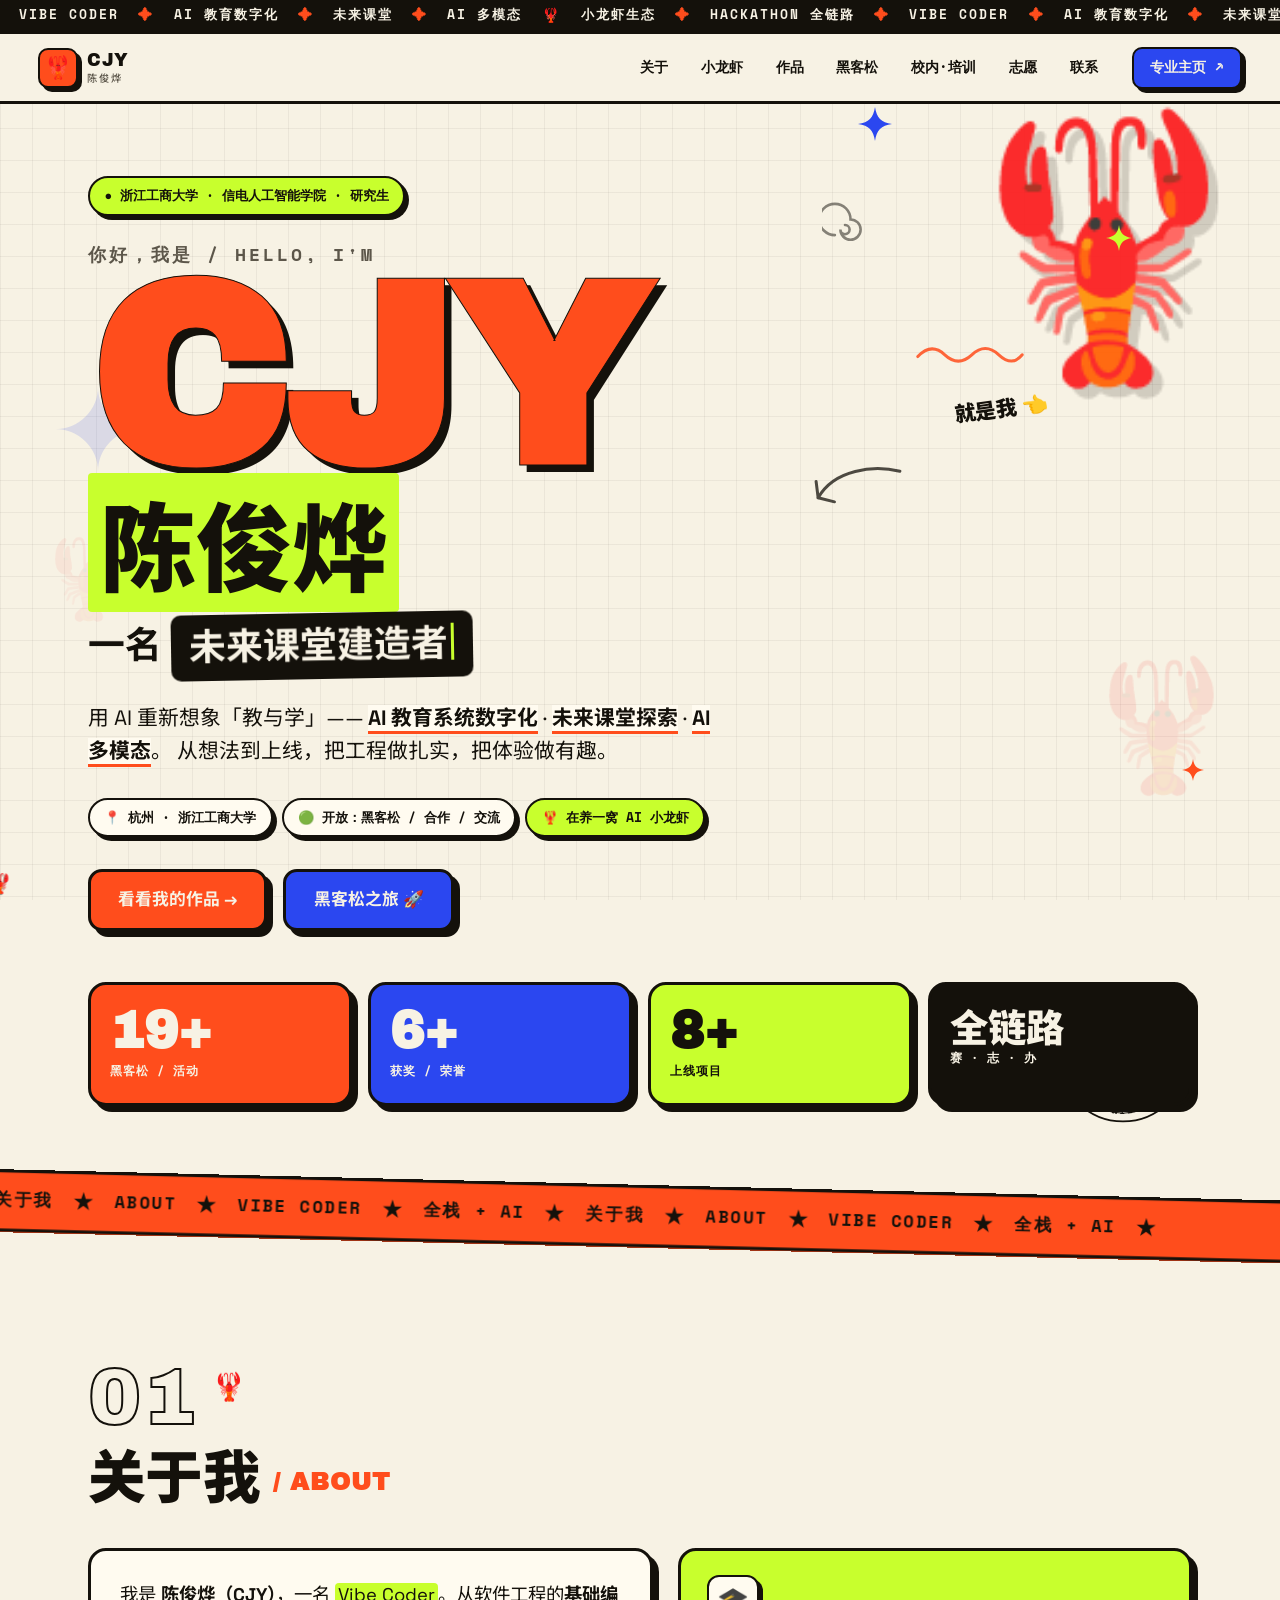
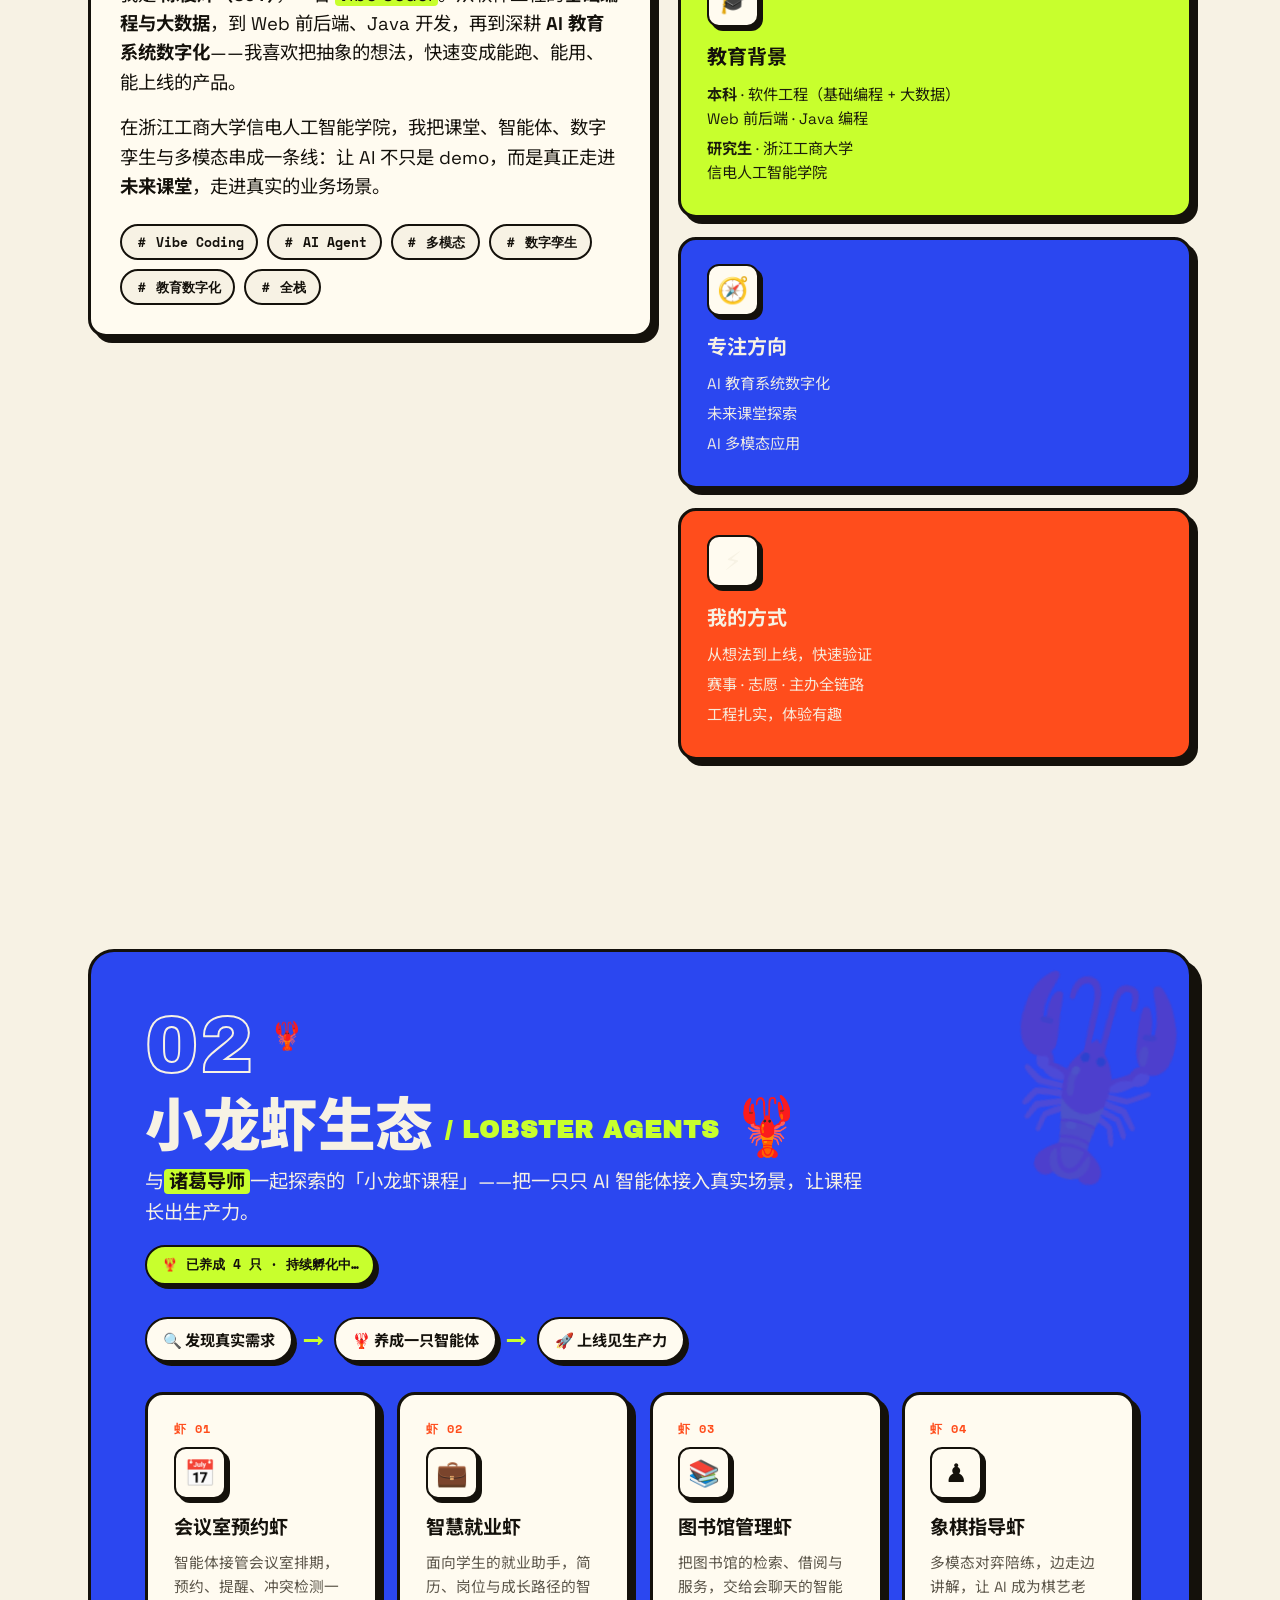
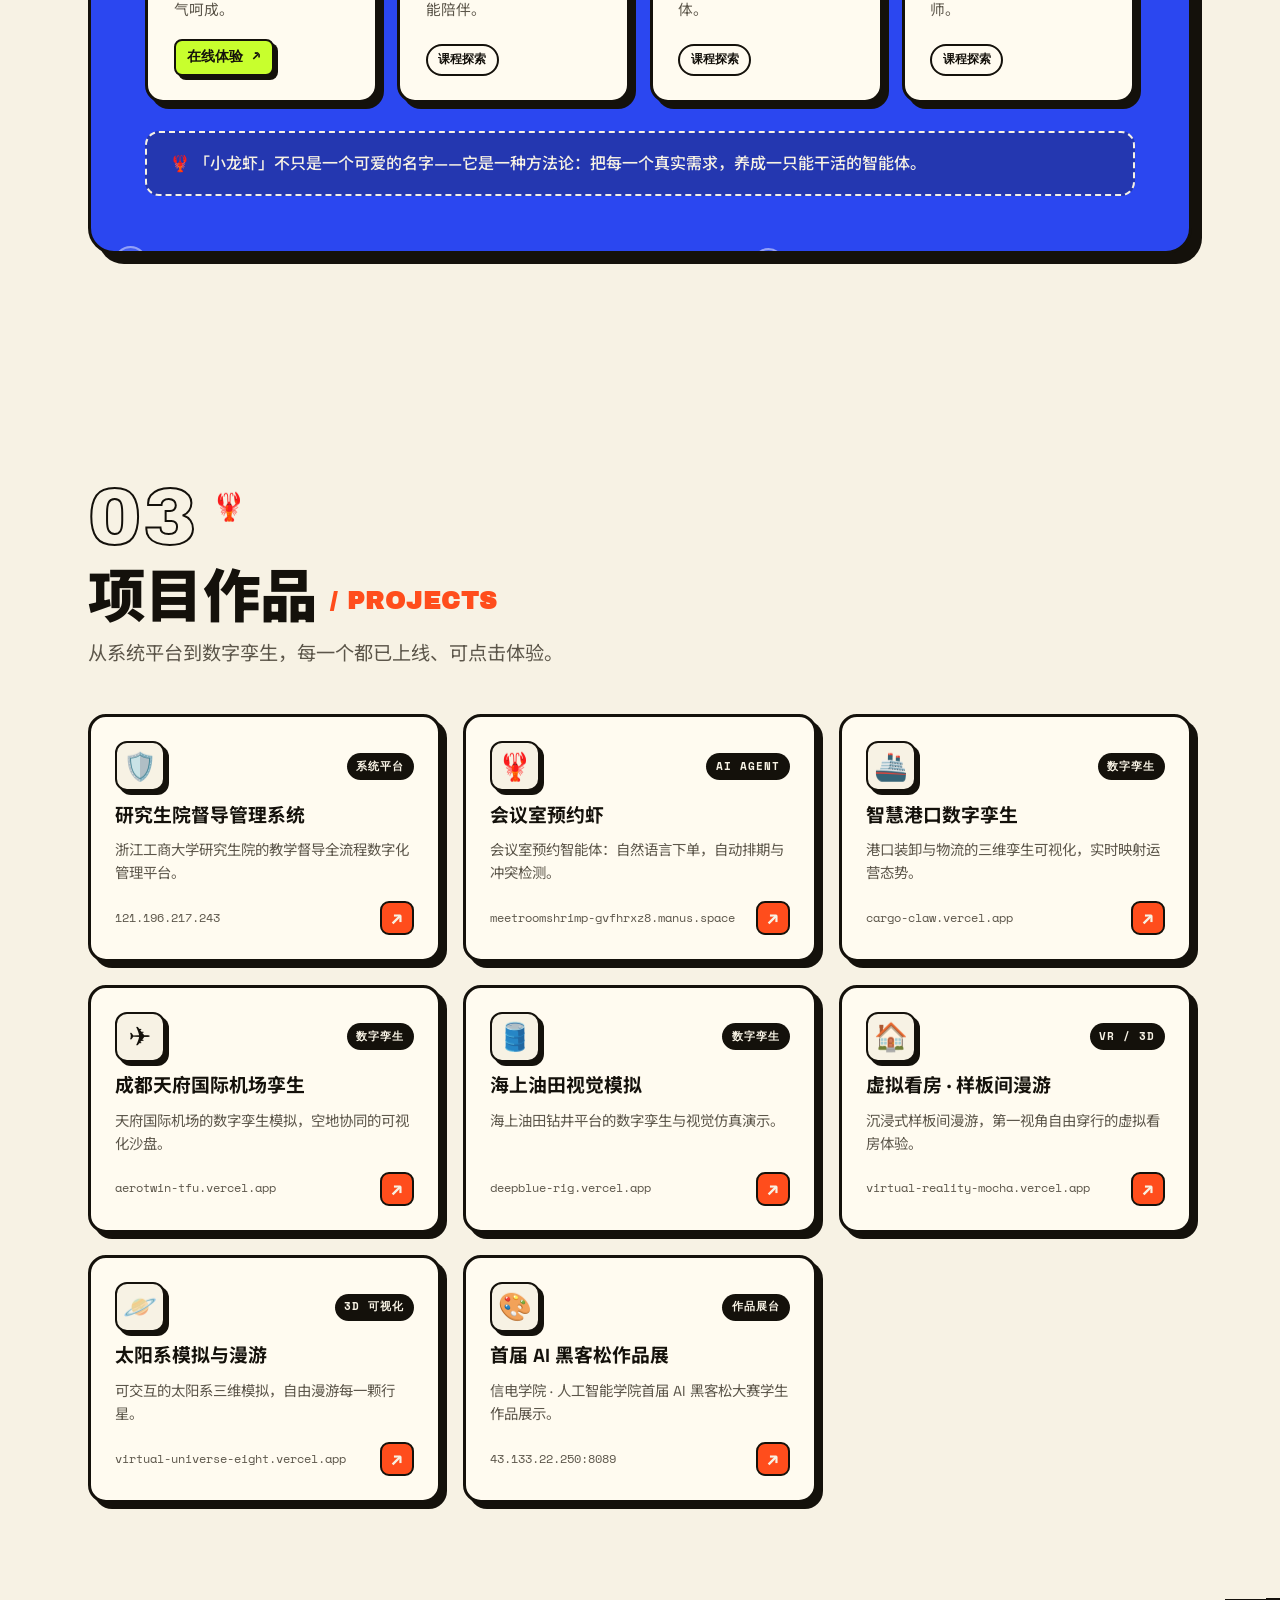
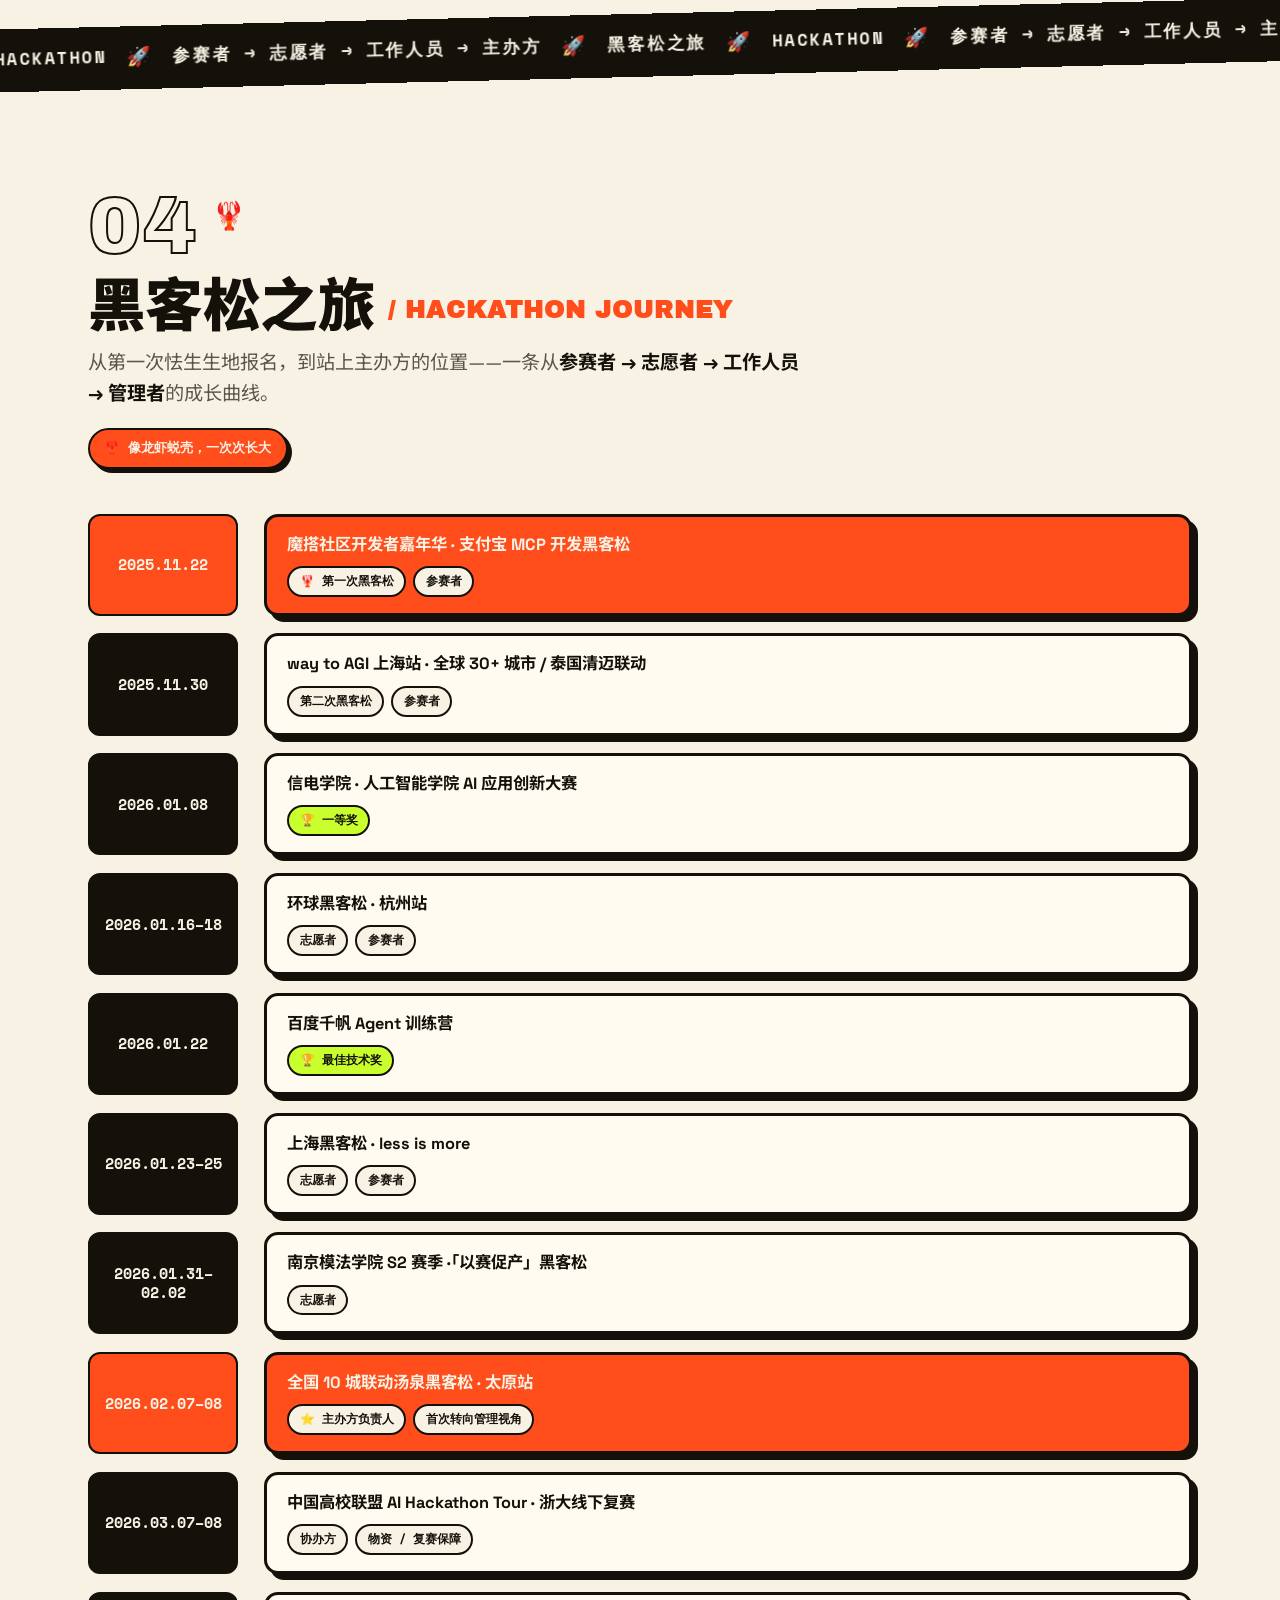
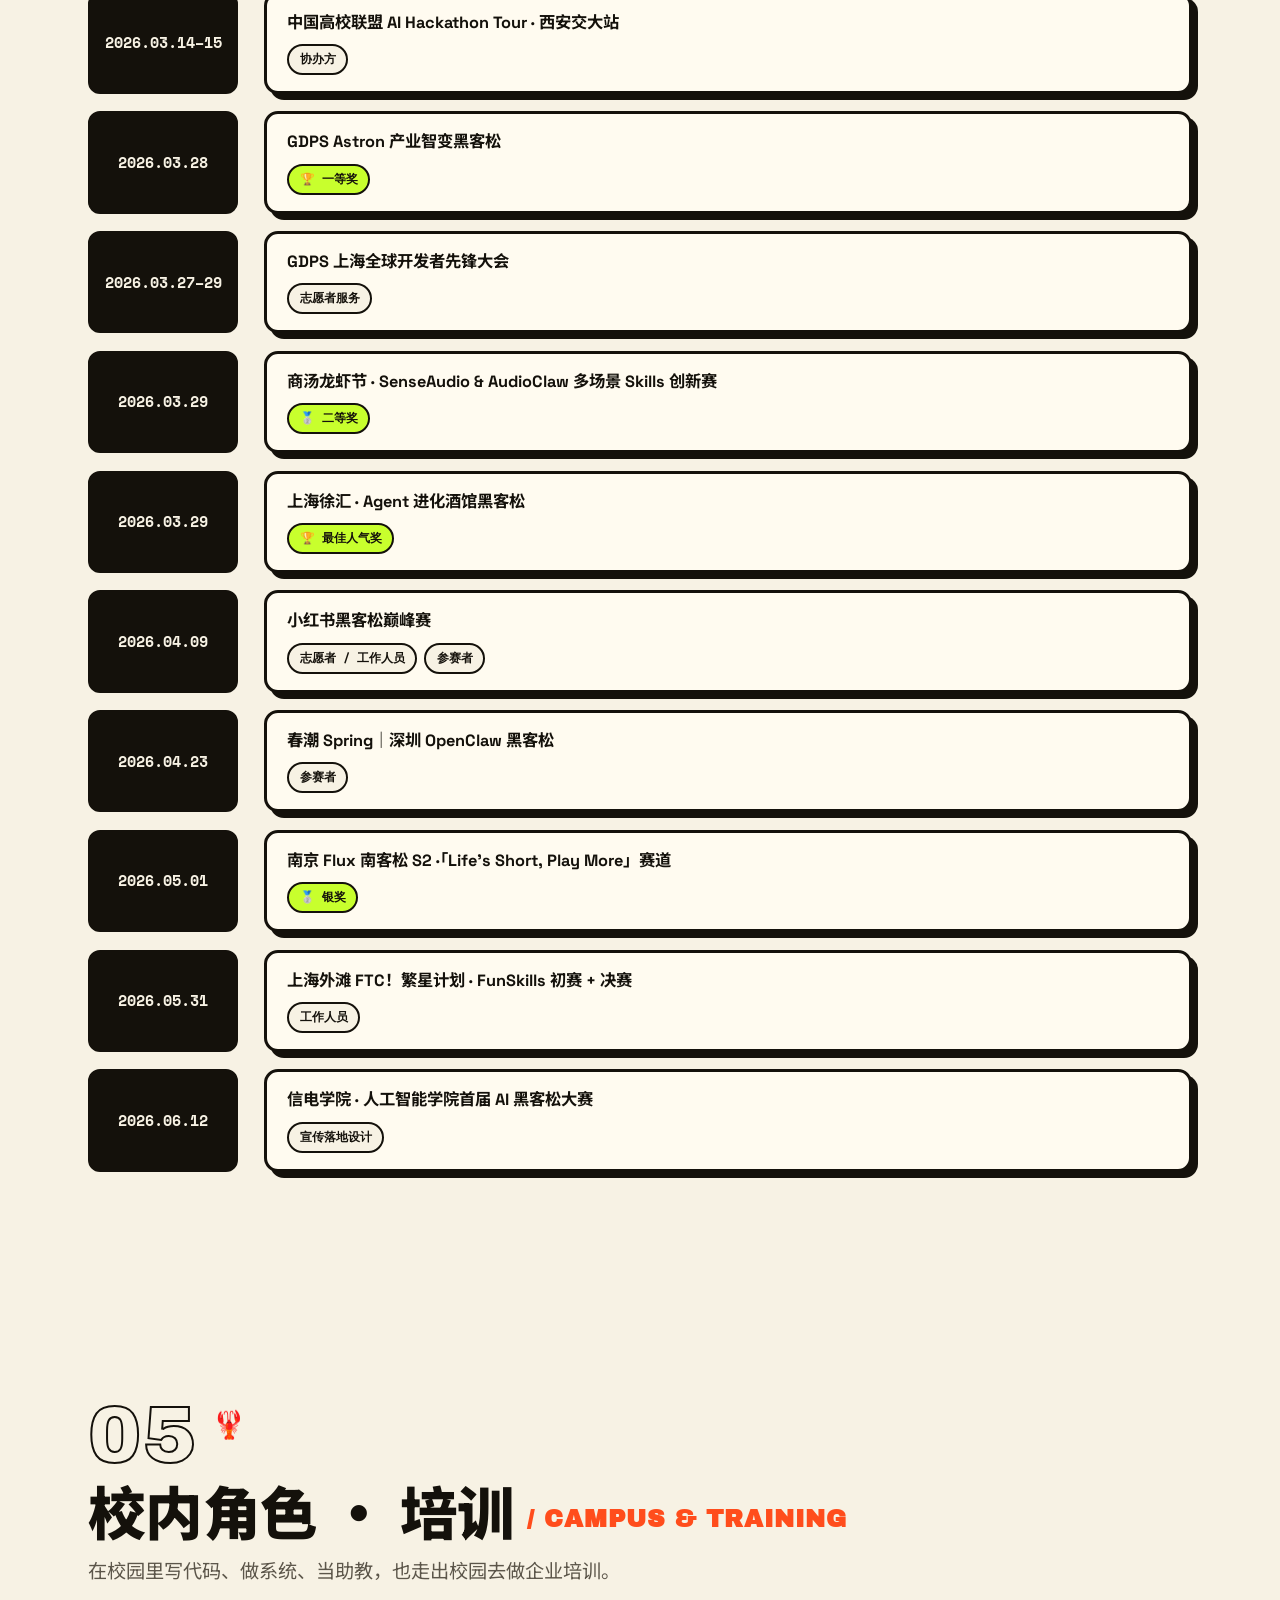
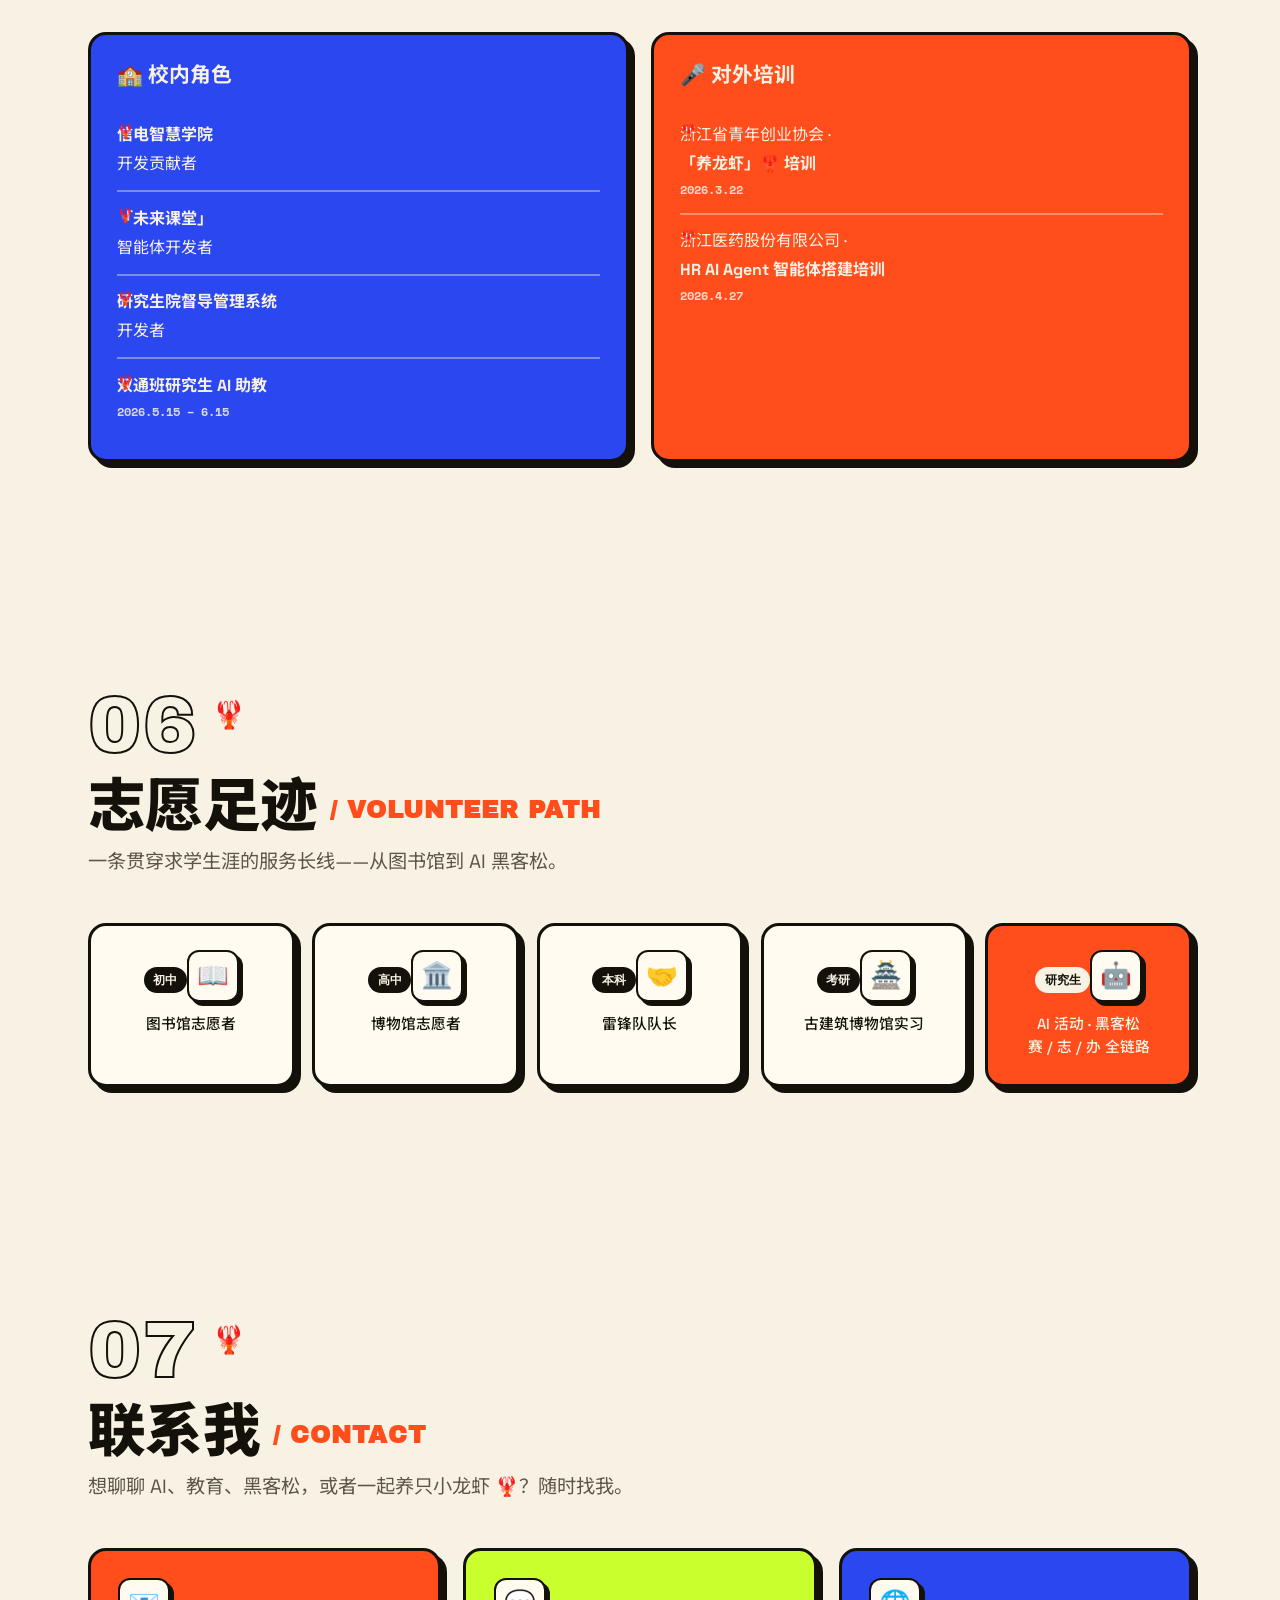
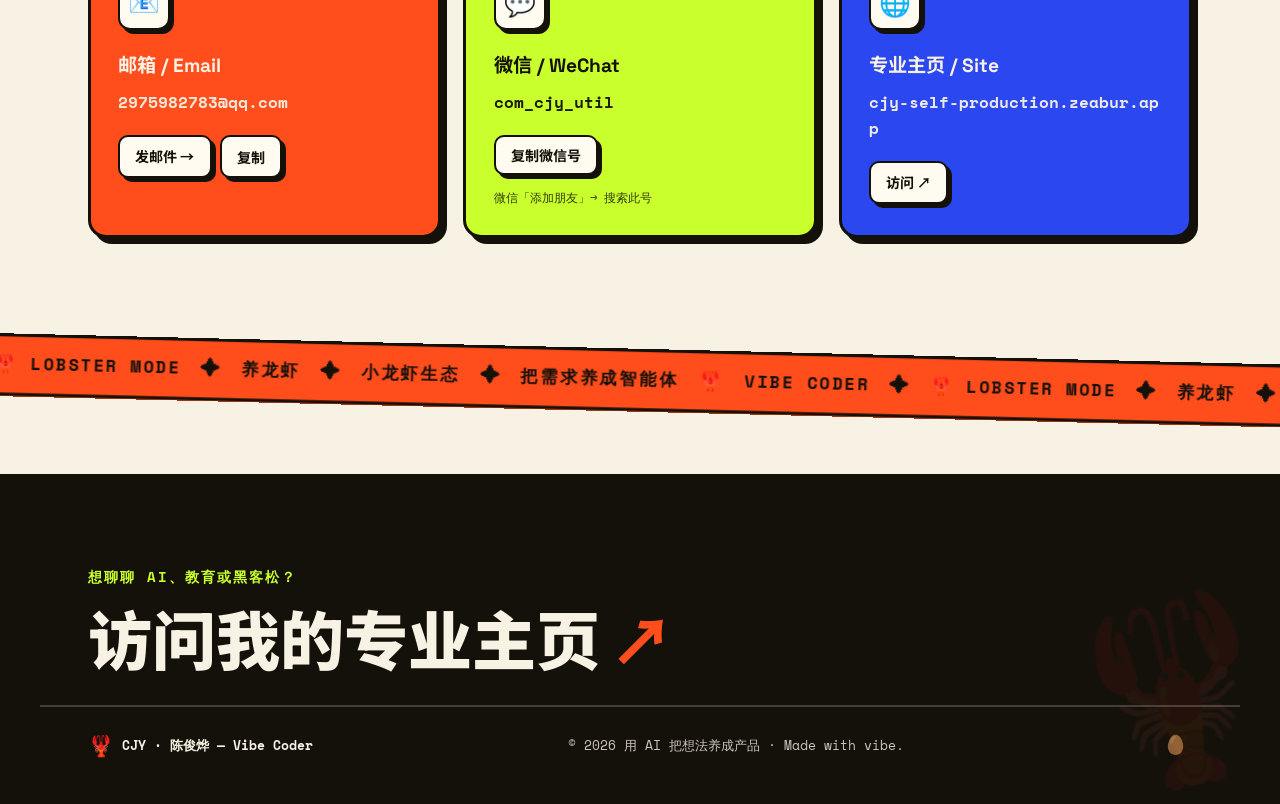
==== commit 084dc020: "Max out the lobster theme — intro, focal lobster, accents, richer trail - Intro splash: a lobster sc" ====
--- a/index.html
+++ b/index.html
@@ -54,9 +54,20 @@
 </head>
 <body>
   <a class="skip-link" href="#top">跳到主要内容</a>
+
+  <!-- intro splash (once per session, skippable) -->
+  <div class="intro" id="intro" aria-hidden="true">
+    <div class="intro__stage">
+      <span class="intro__lob">🦞</span>
+      <span class="intro__name">CJY</span>
+      <span class="intro__tag">VIBE CODER · 陈俊烨</span>
+    </div>
+  </div>
+
   <div class="scroll-progress" id="scrollProgress"></div>
   <span class="scroll-lob" id="scrollLob" aria-hidden="true">🦞</span>
   <div class="bg-grid" aria-hidden="true"></div>
+  <div class="ambient" id="ambient" aria-hidden="true"></div>
   <span class="deco deco--star" aria-hidden="true">✦</span>
   <span class="deco deco--lobster" aria-hidden="true">🦞</span>
   <span class="deco deco--lobster2" aria-hidden="true">🦞</span>
@@ -91,6 +102,7 @@
   <main id="top">
     <!-- ============ HERO ============ -->
     <section class="hero" id="hero">
+      <span class="hero__biglob" aria-hidden="true">🦞</span>
       <span class="badge badge--eyebrow reveal" data-reveal>● 浙江工商大学 · 信电人工智能学院 · 研究生</span>
 
       <h1 class="hero__title">
@@ -108,6 +120,12 @@
         <b>AI 教育系统数字化</b> · <b>未来课堂探索</b> · <b>AI 多模态</b>。
         从想法到上线，把工程做扎实，把体验做有趣。
       </p>
+
+      <ul class="hero__facts reveal" data-reveal>
+        <li>📍 杭州 · 浙江工商大学</li>
+        <li>🟢 开放：黑客松 / 合作 / 交流</li>
+        <li>🦞 在养一窝 AI 小龙虾</li>
+      </ul>
 
       <div class="hero__actions reveal" data-reveal>
         <a class="btn btn--red" href="#projects">看看我的作品 →</a>
@@ -140,31 +158,16 @@
           <span class="seal__center">🦞</span>
         </div>
 
-        <!-- hand-drawn line lobster -->
-        <svg class="doodle doodle--lobster" viewBox="0 0 120 150">
-          <g fill="none" stroke="currentColor" stroke-width="2.4" stroke-linecap="round" stroke-linejoin="round">
-            <path d="M54 36 C42 20 32 13 22 7" />
-            <path d="M66 36 C78 20 88 13 98 7" />
-            <path d="M48 50 C36 47 28 50 22 58" />
-            <ellipse cx="16" cy="58" rx="9" ry="6" transform="rotate(-28 16 58)" />
-            <path d="M11 53 L20 60" />
-            <path d="M72 50 C84 47 92 50 98 58" />
-            <ellipse cx="104" cy="58" rx="9" ry="6" transform="rotate(28 104 58)" />
-            <path d="M109 53 L100 60" />
-            <ellipse cx="60" cy="78" rx="19" ry="30" />
-            <path d="M43 70 H77 M42 82 H78 M45 94 H75" />
-            <path d="M42 67 L31 62 M41 76 L29 77 M43 88 L32 92" />
-            <path d="M78 67 L89 62 M79 76 L91 77 M77 88 L88 92" />
-            <path d="M50 106 C52 122 56 130 60 136 C64 130 68 122 70 106" />
-            <path d="M60 108 V136 M54 114 Q49 127 51 134 M66 114 Q71 127 69 134" />
-          </g>
-        </svg>
+        <!-- handwritten note pointing at the name -->
+        <span class="doodle doodle--note">就是我 👈</span>
 
         <!-- accents -->
         <svg class="doodle doodle--spark1" viewBox="0 0 40 40"><path d="M20 0 C22 13 27 18 40 20 C27 22 22 27 20 40 C18 27 13 22 0 20 C13 18 18 13 20 0Z"/></svg>
         <svg class="doodle doodle--spark2" viewBox="0 0 40 40"><path d="M20 0 C22 13 27 18 40 20 C27 22 22 27 20 40 C18 27 13 22 0 20 C13 18 18 13 20 0Z"/></svg>
+        <svg class="doodle doodle--spark3" viewBox="0 0 40 40"><path d="M20 0 C22 13 27 18 40 20 C27 22 22 27 20 40 C18 27 13 22 0 20 C13 18 18 13 20 0Z"/></svg>
         <svg class="doodle doodle--arrow" viewBox="0 0 90 60"><g fill="none" stroke="currentColor" stroke-width="3" stroke-linecap="round" stroke-linejoin="round"><path d="M86 8 C60 2 22 6 6 34"/><path d="M6 34 L4 18 M6 34 L22 38"/></g></svg>
         <svg class="doodle doodle--wave" viewBox="0 0 120 24"><path d="M2 14 Q17 -2 32 12 T62 12 T92 12 T118 12" fill="none" stroke="currentColor" stroke-width="3" stroke-linecap="round"/></svg>
+        <svg class="doodle doodle--swirl" viewBox="0 0 50 50"><path d="M25 25 a5 5 0 1 1 -5 5 a11 11 0 1 0 11 -11 a17 17 0 1 0 -17 17" fill="none" stroke="currentColor" stroke-width="2.6" stroke-linecap="round"/></svg>
         <svg class="doodle doodle--ring" viewBox="0 0 60 60"><circle cx="30" cy="30" r="26" fill="none" stroke="currentColor" stroke-width="2.5" stroke-dasharray="3 8" stroke-linecap="round"/></svg>
       </div>
     </section>
--- a/styles.css
+++ b/styles.css
@@ -227,7 +227,7 @@
 .hero__deco { position: absolute; inset: 0; z-index: -1; pointer-events: none; overflow: hidden; display: none; }
 @media (min-width: 1080px) { .hero__deco { display: block; } }
 
-.seal { position: absolute; top: 12%; right: 5%; width: 158px; height: 158px; }
+.seal { position: absolute; bottom: 5%; right: 4%; width: 138px; height: 138px; }
 .seal__svg { width: 100%; height: 100%; animation: spin 24s linear infinite; }
 .seal__ring { fill: none; stroke: var(--ink); stroke-width: 2.5; }
 .seal__ring--thin { stroke-width: 1.4; }
@@ -241,10 +241,69 @@
 .doodle--spark2 { top: 64%; right: 3%; width: 22px; fill: var(--red); animation: twinkle 2.6s ease-in-out infinite .6s; }
 .doodle--arrow { top: 39%; right: 28%; width: 92px; opacity: .75; }
 .doodle--wave { top: 29%; right: 18%; width: 108px; color: var(--red); opacity: .85; animation: floaty 6s var(--ease) infinite reverse; }
-.doodle--ring { top: 71%; right: 25%; width: 56px; opacity: .5; animation: spin 30s linear infinite reverse; }
+.doodle--ring { display: none; }
 
 @keyframes floaty { 50% { transform: translateY(-12px) rotate(3deg); } }
 @keyframes twinkle { 0%, 100% { transform: scale(.7); opacity: .5; } 50% { transform: scale(1.12); opacity: 1; } }
+
+/* =====================================================================
+   极致小龙虾 — intro · ambient bubbles · hero focal · all-over accents
+   ===================================================================== */
+/* intro splash */
+.intro { position: fixed; inset: 0; z-index: 9999; background: var(--red); display: grid; place-items: center; overflow: hidden; }
+.intro.is-done { animation: introOut .6s var(--ease) forwards; }
+@keyframes introOut { to { transform: translateY(-100%); } }
+.intro__stage { text-align: center; }
+.intro__lob { display: block; font-size: clamp(5rem, 18vw, 11rem); line-height: 1; filter: drop-shadow(7px 7px 0 rgba(20,17,11,.4)); animation: introLob 1s var(--ease) both; }
+@keyframes introLob {
+  0% { transform: translateX(-72vw) rotate(-35deg) scale(.5); opacity: 0; }
+  55% { transform: translateX(4vw) rotate(10deg) scale(1.12); opacity: 1; }
+  75% { transform: translateX(-2vw) rotate(-4deg) scale(.98); }
+  100% { transform: none; opacity: 1; }
+}
+.intro__name { display: block; font-family: var(--black); font-size: clamp(2.6rem, 10vw, 5.5rem); color: var(--paper); -webkit-text-stroke: 2px var(--ink); text-shadow: 5px 5px 0 var(--ink); letter-spacing: -2px; margin-top: .12em; animation: introUp .5s .35s both var(--ease); }
+.intro__tag { display: block; font-family: var(--mono); font-weight: 700; letter-spacing: 4px; color: var(--ink); margin-top: .8rem; font-size: clamp(.78rem, 2.4vw, 1.05rem); animation: introUp .5s .5s both var(--ease); }
+@keyframes introUp { from { opacity: 0; transform: translateY(22px); } to { opacity: 1; transform: none; } }
+
+/* site-wide ambient bubbles */
+.ambient { position: fixed; inset: 0; z-index: -2; pointer-events: none; overflow: hidden; }
+.ambient span {
+  position: absolute; bottom: -50px; border-radius: 50%;
+  border: 2px solid rgba(20,17,11,.09); background: rgba(255,77,28,.045);
+  animation: ambientRise linear infinite;
+}
+@keyframes ambientRise {
+  0% { transform: translateY(0) scale(.5); opacity: 0; }
+  12% { opacity: 1; } 86% { opacity: 1; }
+  100% { transform: translateY(calc(-100vh - 110px)) scale(1.1); opacity: 0; }
+}
+
+/* hero focal lobster */
+.hero__biglob {
+  position: absolute; top: 10%; right: -2%; z-index: -1; pointer-events: none; line-height: 1;
+  font-size: clamp(5.5rem, 20vw, 18rem); opacity: .92;
+  filter: drop-shadow(10px 10px 0 rgba(20,17,11,.18));
+  animation: lobFloat 6s var(--ease) infinite;
+}
+@keyframes lobFloat { 50% { transform: translateY(-22px) rotate(-6deg); } }
+
+/* hero quick-facts ("我的信息") */
+.hero__facts { display: flex; flex-wrap: wrap; gap: .55rem; margin: -.4rem 0 2rem; }
+.hero__facts li {
+  font-family: var(--mono); font-weight: 700; font-size: .82rem;
+  background: var(--paper-2); border: var(--bd-2); border-radius: 999px; padding: .42rem .9rem; box-shadow: var(--sh-sm);
+}
+.hero__facts li:nth-child(3) { background: var(--lime); }
+
+/* handwritten note + extra accents */
+.doodle--note { top: 33%; right: 16%; font-family: var(--cn); font-weight: 900; font-size: 1.3rem; color: var(--ink); transform: rotate(-8deg); white-space: nowrap; }
+.doodle--spark3 { top: 19%; right: 9%; width: 26px; fill: var(--lime); animation: twinkle 2.9s ease-in-out infinite .3s; }
+.doodle--swirl { top: 17%; right: 31%; width: 46px; opacity: .5; animation: spin 24s linear infinite; }
+
+/* all-over lobster accents */
+.section__num::after { content: " 🦞"; font-size: .34em; -webkit-text-stroke: 0; color: initial; vertical-align: super; margin-left: .12em; }
+.campus__list li { position: relative; padding: .85rem 0 .85rem 1.7rem; }
+.campus__list li::before { content: "🦞"; position: absolute; left: 0; top: .78rem; font-size: .85rem; }
 
 /* =====================================================================
    Section scaffolding
@@ -480,11 +539,13 @@
   pointer-events: none; opacity: 0; transition: opacity .25s var(--ease);
 }
 .lobtrail.is-on { opacity: 1; }
-.lobtrail__dot {
-  position: absolute; top: 0; left: 0; border-radius: 50%;
-  background: var(--red); will-change: transform;
-}
-.lobtrail__dot:nth-child(3n) { background: var(--lime); }
+.lobtrail__dot, .lobtrail__star {
+  position: absolute; top: 0; left: 0; background: var(--red); will-change: transform;
+}
+.lobtrail__dot { border-radius: 50%; }
+.lobtrail__star {
+  clip-path: polygon(50% 0%, 61% 35%, 98% 35%, 68% 57%, 79% 91%, 50% 70%, 21% 91%, 32% 57%, 2% 35%, 39% 35%);
+}
 .lobtrail__head {
   position: absolute; top: 0; left: 0; font-size: 26px; line-height: 1;
   will-change: transform; filter: drop-shadow(2px 2px 0 rgba(20,17,11,.4));
@@ -495,6 +556,7 @@
   transition: transform .46s cubic-bezier(.2,.8,.2,1), opacity .46s ease-out;
 }
 .lobtrail__pop--lime { background: var(--lime); }
+.lobtrail__pop--blue { background: var(--blue); }
 
 /* easter eggs: lobster swarm / rain / confetti / toast */
 .egg-layer { position: fixed; inset: 0; z-index: 9990; pointer-events: none; overflow: hidden; }
